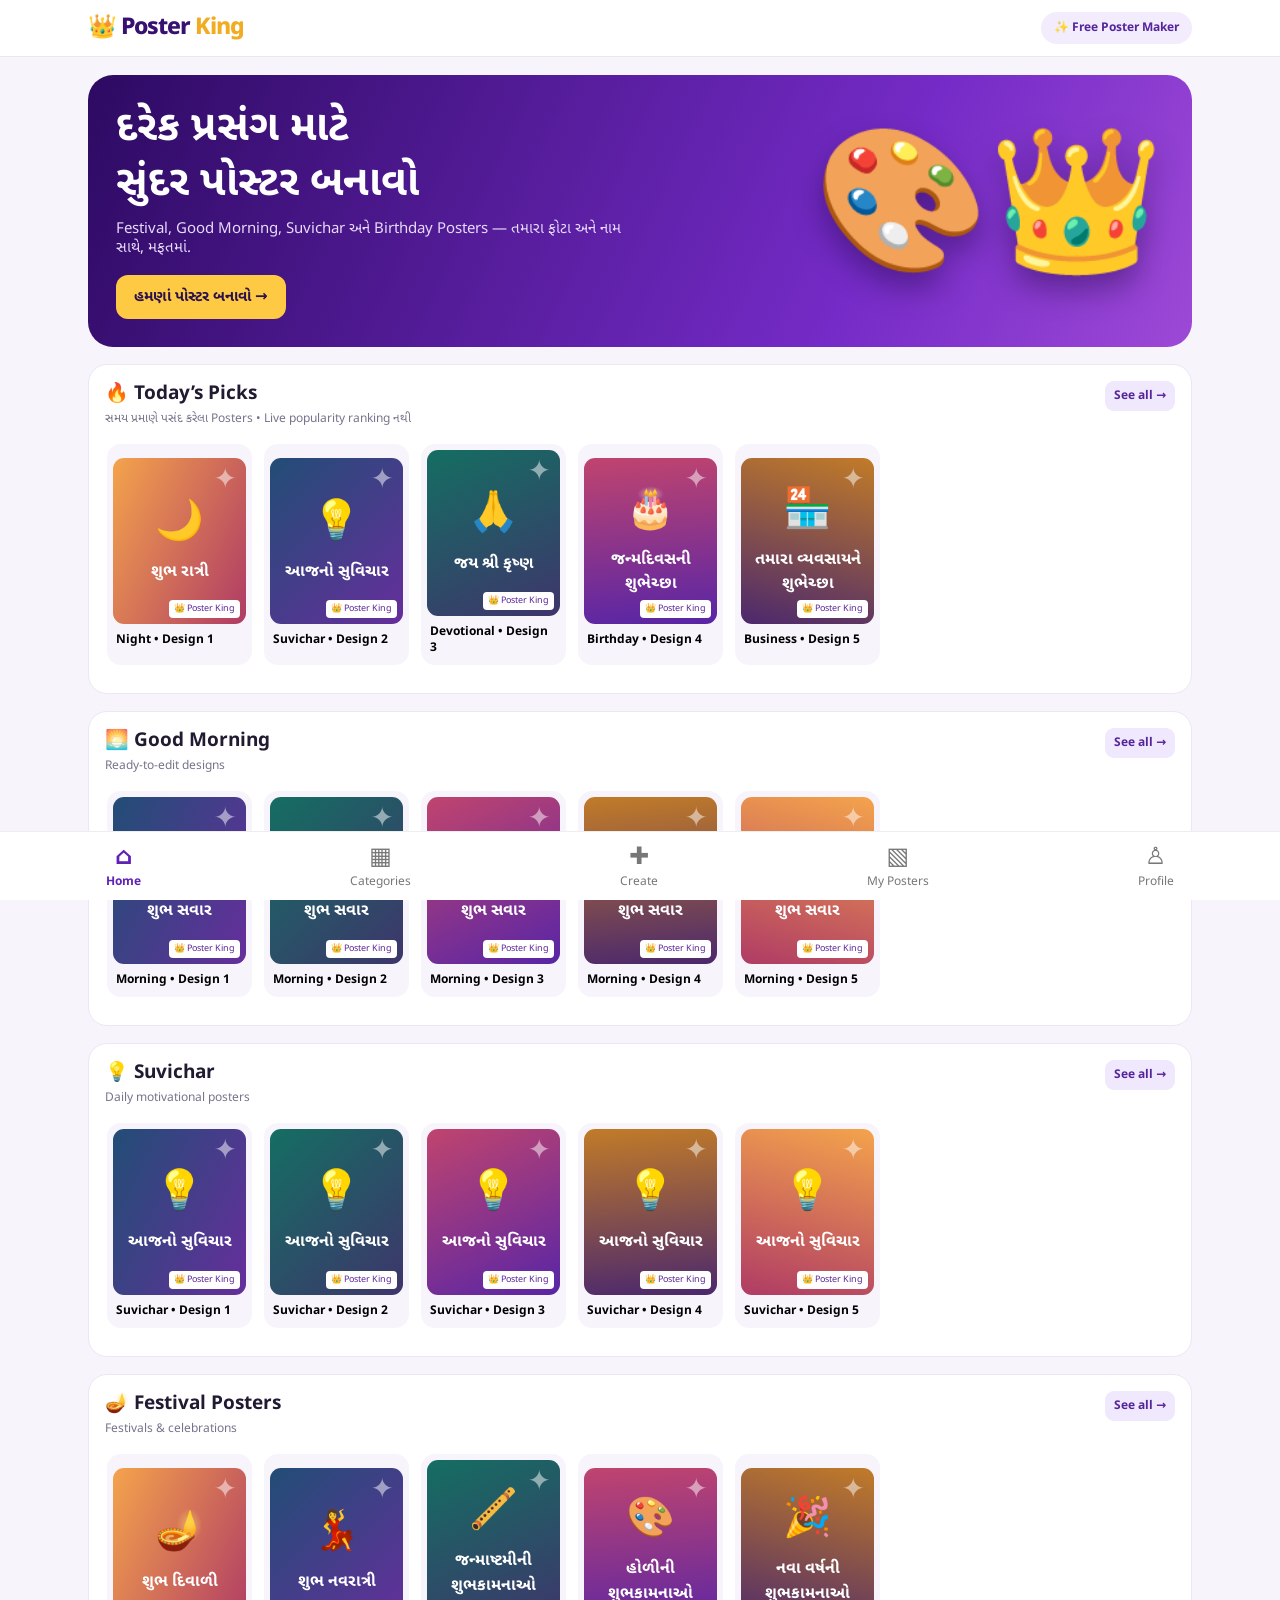
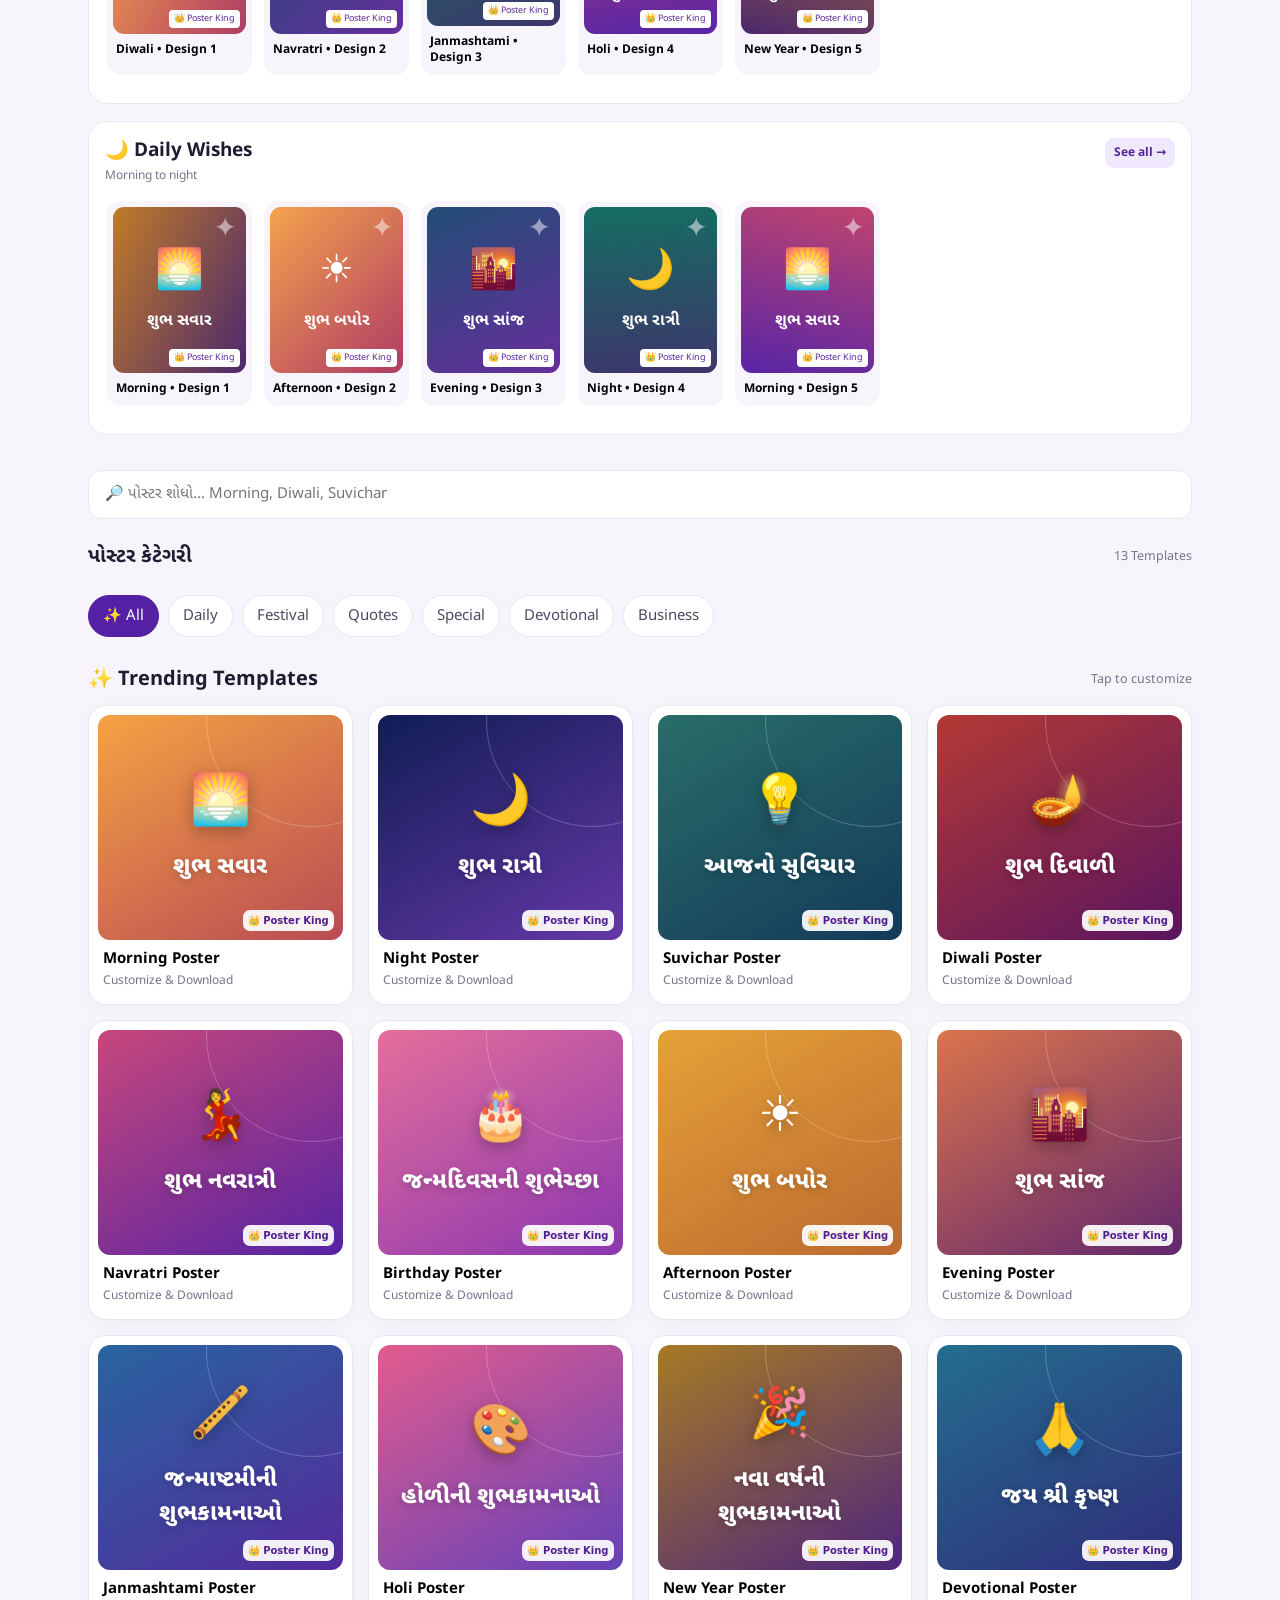
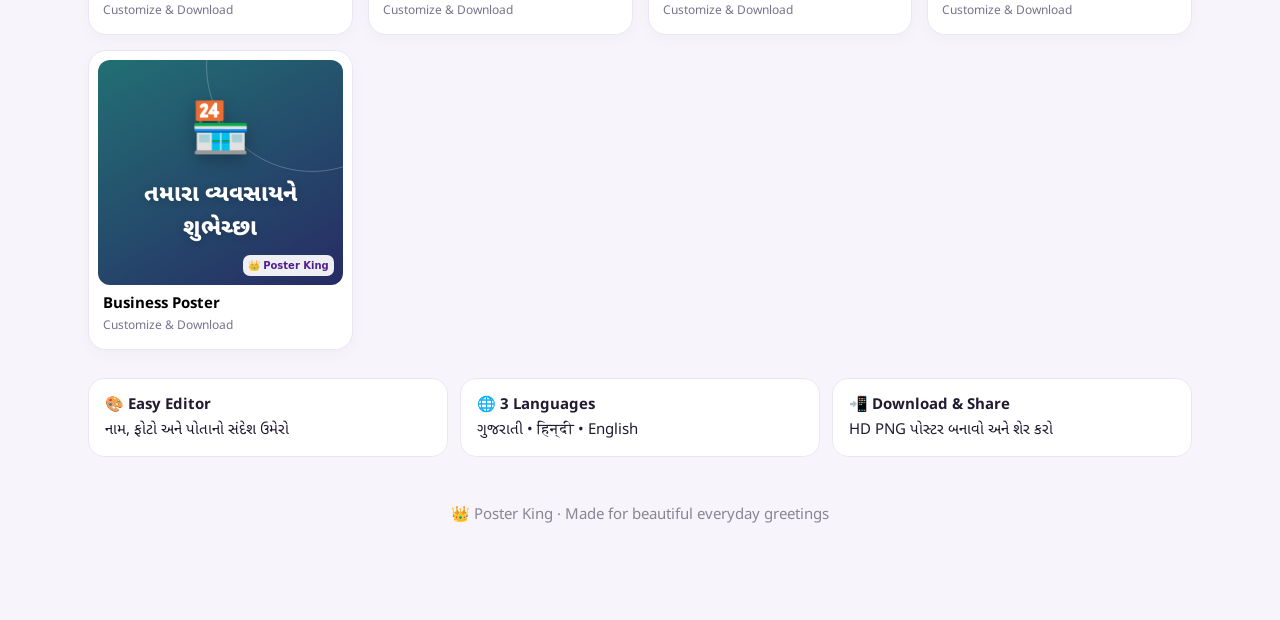
==== index.html @ 67195c51 "Add time-aware featured poster shelves and horizontal template previews" ====
<!doctype html><html lang="gu"><head><meta charset="utf-8"><meta name="viewport" content="width=device-width,initial-scale=1"><meta name="theme-color" content="#25104f"><meta name="description" content="Create beautiful Gujarati Hindi and English festival, daily wishes and suvichar posters free with Poster King."><link rel="manifest" href="manifest.webmanifest"><title>Poster King — Create Beautiful Posters</title><style>
@import url('https://fonts.googleapis.com/css2?family=Noto+Sans+Gujarati:wght@400;500;600;700;800&family=Noto+Sans+Devanagari:wght@400;600;700&display=swap');
:root{--purple:#6022b5;--ink:#211b32;--muted:#77738b;--bg:#f7f5fb;--line:#ebe7f2}*{box-sizing:border-box}body{margin:0;background:var(--bg);color:var(--ink);font:15px 'Noto Sans Gujarati',system-ui,sans-serif}button,input,select,textarea{font:inherit}button{cursor:pointer}button:focus-visible,input:focus-visible{outline:3px solid #c3a7ff}header{background:#fff;border-bottom:1px solid var(--line);position:sticky;top:0;z-index:5}.top{max-width:1140px;margin:auto;display:flex;align-items:center;justify-content:space-between;padding:12px 18px}.brand{font-size:23px;font-weight:800;letter-spacing:-1px;color:#371072}.brand span{color:#f2ac22}.chip{background:#f2ecfc;border-radius:99px;color:#55259b;font-weight:700;padding:8px 13px;font-size:12px}.container{max-width:1140px;margin:auto;padding:18px}.hero{background:linear-gradient(115deg,#2d0a62,#752bc7 70%,#9d49d6);color:#fff;border-radius:25px;padding:28px;display:flex;justify-content:space-between;gap:18px;align-items:center;overflow:hidden}.hero h1{font-size:clamp(25px,4vw,42px);line-height:1.3;margin:0 0 8px}.hero p{color:#e7dafa;max-width:530px;margin:0 0 17px}.hero .art{font-size:clamp(75px,12vw,140px);filter:drop-shadow(0 15px 15px #17033666)}.primary{background:#5d20b2;color:white;border:0;border-radius:12px;padding:12px 18px;font-weight:700}.hero .primary{background:#ffca43;color:#2b124d}.section-head{display:flex;justify-content:space-between;align-items:center;gap:10px;margin:25px 0 12px}.section-head h2{font-size:20px;margin:0}.section-head small{color:var(--muted)}.search{width:100%;border:1px solid var(--line);background:white;border-radius:14px;padding:14px 16px;font-size:15px;margin-top:18px}.filters{display:flex;gap:9px;overflow:auto;padding:13px 0 4px;scrollbar-width:none}.filters button{white-space:nowrap;background:white;border:1px solid var(--line);padding:10px 14px;border-radius:99px;color:#504a61}.filters button.active{background:#5420a4;color:#fff;border-color:#5420a4}.gallery{display:grid;grid-template-columns:repeat(4,minmax(0,1fr));gap:15px}.poster-card{border:1px solid var(--line);background:#fff;border-radius:18px;padding:9px;text-align:left;overflow:hidden;box-shadow:0 4px 16px #27104108}.poster-card .thumb{height:225px;border-radius:12px;position:relative;display:flex;align-items:center;justify-content:center;flex-direction:column;text-align:center;color:white;gap:14px;padding:20px;overflow:hidden}.thumb:before{content:'';position:absolute;width:210px;height:210px;border:1px solid #ffffff3b;border-radius:50%;top:-100px;right:-75px}.thumb .emoji{font-size:49px;filter:drop-shadow(0 5px 8px #0004)}.thumb .words{font-weight:800;font-size:23px;line-height:1.5;text-shadow:0 2px 9px #0003}.thumb .watermark{position:absolute;bottom:9px;right:9px;font:700 10px system-ui;background:#ffffffeb;color:#52208e;border-radius:7px;padding:5px}.card-label{font-weight:700;padding:10px 5px 4px}.card-sub{font-size:12px;color:var(--muted);padding:0 5px 6px}.editor{display:none;position:fixed;inset:0;background:#130b26a8;z-index:20;overflow:auto;padding:18px}.editor.open{display:block}.editor-shell{max-width:980px;background:#fff;margin:0 auto;border-radius:22px;padding:20px}.editor-head{display:flex;align-items:center;justify-content:space-between;margin-bottom:18px}.editor-head h2{margin:0;font-size:21px}.close{border:0;background:#f2edf9;border-radius:10px;font-size:22px;width:42px;height:42px}.editor-grid{display:grid;grid-template-columns:1fr 1fr;gap:22px}.preview{background:#f7f4fc;border-radius:15px;padding:16px}canvas{display:block;width:100%;max-width:360px;margin:auto;border-radius:12px;box-shadow:0 8px 28px #0002}.fields label{display:block;font-weight:700;font-size:13px;margin:12px 0 5px}.fields input,.fields textarea,.fields select{display:block;width:100%;border:1px solid #ded8e9;border-radius:11px;padding:11px;background:white}.fields input[type=color]{height:47px;padding:5px}.actions{display:flex;gap:8px;margin-top:15px;flex-wrap:wrap}.outline{border:1px solid #d8c6f5;background:#fff;color:#55259b;border-radius:12px;padding:12px 16px;font-weight:700}.note{font-size:12px;color:var(--muted);line-height:1.7}footer{text-align:center;color:#8a8497;padding:30px 12px}.empty{text-align:center;color:var(--muted);padding:30px}.info{display:grid;grid-template-columns:repeat(3,1fr);gap:12px;margin-top:28px}.info div{background:#fff;border:1px solid var(--line);padding:16px;border-radius:16px}.info b{display:block;margin-bottom:6px}@media(max-width:760px){.gallery{grid-template-columns:repeat(2,minmax(0,1fr));gap:10px}.container{padding:12px}.hero{padding:22px 18px;border-radius:18px}.hero .art{display:none}.thumb{height:190px!important}.thumb .words{font-size:18px}.editor{padding:0}.editor-shell{border-radius:0;min-height:100vh;padding:15px}.editor-grid{grid-template-columns:1fr}.info{grid-template-columns:1fr}.brand{font-size:21px}}@media(max-width:370px){.thumb{height:165px!important}.thumb .words{font-size:16px}.hero h1{font-size:24px}}
.bottom-nav{position:fixed;bottom:0;left:0;right:0;background:white;display:flex;justify-content:space-around;padding:9px 2px;border-top:1px solid #eee;z-index:10}.bottom-nav button{background:none;border:0;color:#777;font-size:12px}.bottom-nav button.active{color:#6022b5;font-weight:bold}.bottom-nav span{display:block;font-size:24px}.app-screen{display:none;max-width:1140px;margin:auto;padding:16px;min-height:75vh}.app-screen.active{display:block}.app-screen h2{margin:16px 0}.app-screen .gallery{margin-top:18px}body{padding-bottom:65px}.editor{z-index:20}.spotlight{background:#fff;border:1px solid #ece6f5;border-radius:19px;padding:16px;margin:17px 0}.spotlight h2{font-size:19px;margin:0 0 4px}.spotlight p{margin:0 0 12px;color:#77738b;font-size:12px}.shelf{display:flex;gap:12px;overflow-x:auto;scroll-snap-type:x mandatory;padding:5px 2px 12px}.shelf-card{flex:0 0 145px;border:0;border-radius:14px;background:#f7f4fc;padding:6px;text-align:left;scroll-snap-align:start}.shelf-art{aspect-ratio:4/5;border-radius:11px;display:flex;align-items:center;justify-content:center;flex-direction:column;gap:12px;padding:10px;color:#fff;text-align:center;position:relative;overflow:hidden}.shelf-art:after{content:'✦';position:absolute;right:9px;top:4px;opacity:.5;font-size:28px}.shelf-art strong{font-size:16px;line-height:1.55}.shelf-art .symbol{font-size:39px}.shelf-card>span{display:block;font-size:12px;font-weight:700;padding:8px 3px 3px}.shelf-title{display:flex;align-items:center;justify-content:space-between}.shelf-title button{border:0;background:#f0e8fc;color:#55259b;border-radius:9px;padding:7px 9px;font-size:12px;font-weight:700}.shelf-art small{font-size:9px;background:#fff;color:#5b2597;padding:3px 5px;border-radius:4px;position:absolute;right:6px;bottom:6px}@media(max-width:600px){.shelf-card{flex-basis:132px}.spotlight{padding:12px;margin:13px 0}}</style></head><body><header><div class="top"><div class="brand">👑 Poster <span>King</span></div><div class="chip">✨ Free Poster Maker</div></div></header><main class="container" id="homeScreen"><section class="hero"><div><h1>દરેક પ્રસંગ માટે<br>સુંદર પોસ્ટર બનાવો</h1><p>Festival, Good Morning, Suvichar અને Birthday Posters — તમારા ફોટા અને નામ સાથે, મફતમાં.</p><button class="primary" id="start">હમણાં પોસ્ટર બનાવો →</button></div><div class="art">🎨👑</div></section><div id="featuredShelves"></div><input class="search" id="search" placeholder="🔎 પોસ્ટર શોધો... Morning, Diwali, Suvichar" aria-label="Search posters"><div class="section-head"><h2>પોસ્ટર કેટેગરી</h2><small id="count"></small></div><div class="filters" id="filters"></div><div class="section-head"><h2>✨ Trending Templates</h2><small>Tap to customize</small></div><div class="gallery" id="gallery"></div><div class="info"><div><b>🎨 Easy Editor</b><span>નામ, ફોટો અને પોતાનો સંદેશ ઉમેરો</span></div><div><b>🌐 3 Languages</b><span>ગુજરાતી • हिन्दी • English</span></div><div><b>📲 Download & Share</b><span>HD PNG પોસ્ટર બનાવો અને શેર કરો</span></div></div></main><section class="app-screen" id="categoriesScreen"><h2>📚 Categories</h2><p>તમારા મનપસંદ પોસ્ટર પસંદ કરો</p><div class="filters" id="catFilters"></div><div class="gallery" id="catGallery"></div></section><section class="app-screen" id="savedScreen"><h2>🖼 My Posters</h2><p>આ ફોનમાં સાચવેલા પોસ્ટર</p><div class="gallery" id="savedGallery"></div></section><section class="app-screen" id="profileScreen"><h2>👤 Profile & Settings</h2><div class="info"><div><b>🌐 Languages</b>ગુજરાતી • हिन्दी • English</div><div><b>🔒 Privacy</b>તમારા ફોટા Browser માં જ Edit થાય છે.</div><div><b>👑 Poster King</b>Free Festival & Daily Poster Maker</div></div></section><nav class="bottom-nav"><button data-page="home" class="active"><span>⌂</span>Home</button><button data-page="categories"><span>▦</span>Categories</button><button data-page="create"><span>✚</span>Create</button><button data-page="saved"><span>▧</span>My Posters</button><button data-page="profile"><span>♙</span>Profile</button></nav><footer>👑 Poster King · Made for beautiful everyday greetings</footer><div class="editor" id="editor" role="dialog" aria-modal="true" aria-label="Poster editor"><div class="editor-shell"><div class="editor-head"><h2>🎨 Customize Your Poster</h2><button class="close" id="close" aria-label="Close">×</button></div><div class="editor-grid"><div class="preview"><canvas id="canvas" width="1080" height="1350"></canvas></div><div class="fields"><label>Language / ભાષા</label><select id="lang"><option value="gu">ગુજરાતી</option><option value="hi">हिन्दी</option><option value="en">English</option></select><label>તમારું નામ / Your Name</label><input id="name" placeholder="તમારું નામ"><label>Custom Message / સંદેશ</label><textarea id="message" rows="3" placeholder="તમારો સુવિચાર અથવા શુભેચ્છા લખો"></textarea><label>તમારો ફોટો / Upload Photo</label><input type="file" accept="image/*" id="photo"><label>Background Color</label><input type="color" id="bg" value="#5521aa"><div class="actions"><button class="primary" id="download">⬇ Download HD</button><button class="outline" id="share">↗ Share</button></div><p class="note">Free posters include a small Poster King watermark. Your uploaded photo stays in your browser; it is not uploaded to a server.</p></div></div></div></div><script>
const data=[
['Morning','🌅','શુભ સવાર','सुप्रभात','Good Morning','#f5a243','#b94b54','Daily'],
['Night','🌙','શુભ રાત્રી','शुभ रात्रि','Good Night','#101d55','#6538a7','Daily'],
['Suvichar','💡','આજનો સુવિચાર','आज का सुविचार','Thought of the Day','#286e69','#143a59','Quotes'],
['Diwali','🪔','શુભ દિવાળી','शुभ दीपावली','Happy Diwali','#b33a34','#5a155f','Festival'],
['Navratri','💃','શુભ નવરાત્રી','शुभ नवरात्रि','Happy Navratri','#c7477b','#5623a4','Festival'],
['Birthday','🎂','જન્મદિવસની શુભેચ્છા','जन्मदिन की शुभकामनाएं','Happy Birthday','#e56f9b','#8b36b0','Special'],
['Afternoon','☀️','શુભ બપોર','शुभ दोपहर','Good Afternoon','#e5a237','#bd6930','Daily'],
['Evening','🌇','શુભ સાંજ','शुभ संध्या','Good Evening','#da744c','#62276d','Daily'],
['Janmashtami','🪈','જન્માષ્ટમીની શુભકામનાઓ','जन्माष्टमी की शुभकामनाएं','Happy Janmashtami','#2864a0','#542a9c','Festival'],
['Holi','🎨','હોળીની શુભકામનાઓ','होली की शुभकामनाएं','Happy Holi','#e25c8e','#6541b8','Festival'],
['New Year','🎉','નવા વર્ષની શુભકામનાઓ','नव वर्ष की शुभकामनाएं','Happy New Year','#a67a24','#4e267c','Special'],
['Devotional','🙏','જય શ્રી કૃષ્ણ','जय श्री कृष्ण','Jai Shri Krishna','#236e8e','#302c7b','Devotional'],
['Business','🏪','તમારા વ્યવસાયને શુભેચ્છા','आपके व्यवसाय को शुभकामनाएं','Best Wishes for Business','#226f74','#272b64','Business']];
const quotes={gu:'દરેક નવી સવાર નવી આશા અને નવી તક લઈને આવે છે.',hi:'हर नई सुबह नई उम्मीद और नया अवसर लेकर आती है।',en:'Every new day brings new hope and new opportunities.'};let filter='All',selected=0,img=null;const $=id=>document.getElementById(id),canvas=$('canvas'),ctx=canvas.getContext('2d');const cats=['All','Daily','Festival','Quotes','Special','Devotional','Business'];function render(){const q=$('search').value.toLowerCase().trim();$('filters').innerHTML='';cats.forEach(c=>{const b=document.createElement('button');b.textContent=c==='All'?'✨ All':c;b.className=filter===c?'active':'';b.onclick=()=>{filter=c;render()};$('filters').appendChild(b)});$('gallery').innerHTML='';let shown=0;data.forEach((d,i)=>{if(filter!=='All'&&d[7]!==filter)return;if(q&&!d.slice(0,5).join(' ').toLowerCase().includes(q))return;shown++;const b=document.createElement('button');b.className='poster-card';const t=document.createElement('div');t.className='thumb';t.style.background='linear-gradient(150deg,'+d[5]+','+d[6]+')';const em=document.createElement('div');em.className='emoji';em.textContent=d[1];const w=document.createElement('div');w.className='words';w.textContent=d[2];const wm=document.createElement('div');wm.className='watermark';wm.textContent='👑 Poster King';t.append(em,w,wm);const l=document.createElement('div');l.className='card-label';l.textContent=d[0]+' Poster';const s=document.createElement('div');s.className='card-sub';s.textContent='Customize & Download';b.append(t,l,s);b.onclick=()=>openEditor(i);$('gallery').appendChild(b)});$('count').textContent=shown+' Templates';if(!shown)$('gallery').innerHTML='<div class="empty">કોઈ પોસ્ટર મળ્યું નથી.</div>'}
function openEditor(i){location.href='./editor.html?template='+encodeURIComponent(data[i][0])}function closeEditor(){$('editor').classList.remove('open');document.body.style.overflow=''}$('close').onclick=closeEditor;$('editor').addEventListener('click',e=>{if(e.target===$('editor'))closeEditor()});document.addEventListener('keydown',e=>{if(e.key==='Escape')closeEditor()});$('start').onclick=()=>{document.querySelector('.section-head').scrollIntoView({behavior:'smooth'})};$('search').addEventListener('input',render);
function multiline(text,x,y,maxWidth,lineHeight,maxLines=7){const words=text.split(/\s+/),lines=[];let line='';for(const word of words){const next=line?line+' '+word:word;if(ctx.measureText(next).width>maxWidth&&line){lines.push(line);line=word}else line=next}if(line)lines.push(line);lines.slice(0,maxLines).forEach((l,i)=>ctx.fillText(l,x,y+i*lineHeight))}
function draw(){const d=data[selected],lang=$('lang').value,k=lang==='gu'?2:lang==='hi'?3:4;const g=ctx.createLinearGradient(0,0,1080,1350);g.addColorStop(0,$('bg').value);g.addColorStop(1,d[6]);ctx.fillStyle=g;ctx.fillRect(0,0,1080,1350);ctx.strokeStyle='#ffffff45';ctx.lineWidth=4;ctx.beginPath();ctx.arc(1000,40,340,0,Math.PI*2);ctx.stroke();ctx.beginPath();ctx.arc(70,1260,260,0,Math.PI*2);ctx.stroke();ctx.textAlign='center';ctx.fillStyle='#fff';ctx.font='155px sans-serif';ctx.fillText(d[1],540,275);ctx.font='bold 72px "Noto Sans Gujarati","Noto Sans Devanagari",sans-serif';multiline(d[k],540,440,950,100);ctx.fillStyle='#fff2c5';ctx.font='43px "Noto Sans Gujarati","Noto Sans Devanagari",sans-serif';multiline($('message').value.trim()||quotes[lang],540,650,910,70);if(img){ctx.save();ctx.beginPath();ctx.arc(540,1010,125,0,Math.PI*2);ctx.clip();ctx.drawImage(img,415,885,250,250);ctx.restore();ctx.strokeStyle='#fff';ctx.lineWidth=9;ctx.beginPath();ctx.arc(540,1010,125,0,Math.PI*2);ctx.stroke()}const name=$('name').value.trim();if(name){ctx.fillStyle='#fff';ctx.font='bold 46px "Noto Sans Gujarati","Noto Sans Devanagari",sans-serif';multiline(name,540,img?1200:1070,900,58,2)}ctx.fillStyle='#fff';ctx.beginPath();ctx.roundRect(777,1273,280,55,13);ctx.fill();ctx.fillStyle='#542093';ctx.font='bold 28px sans-serif';ctx.fillText('👑 Poster King',918,1310)}
['lang','name','message','bg'].forEach(id=>$(id).addEventListener('input',draw));$('photo').addEventListener('change',e=>{const f=e.target.files[0];if(!f)return;const r=new FileReader;r.onload=()=>{const im=new Image;im.onload=()=>{img=im;draw()};im.src=r.result};r.readAsDataURL(f)});$('download').onclick=()=>{const a=document.createElement('a');a.download='poster-king-'+data[selected][0].toLowerCase()+'.png';a.href=canvas.toDataURL('image/png');a.click()};$('share').onclick=()=>canvas.toBlob(async blob=>{if(!blob)return;const f=new File([blob],'poster-king.png',{type:'image/png'});try{if(navigator.canShare?.({files:[f]}))await navigator.share({files:[f],title:'Poster King'});else $('download').click()}catch(e){if(e.name!=='AbortError')$('download').click()}},'image/png');function showPage(p){if(p==='create'){location.href='./editor.html';return}$('homeScreen').style.display=p==='home'?'block':'none';['categories','saved','profile'].forEach(k=>$(k+'Screen').classList.toggle('active',p===k));document.querySelectorAll('[data-page]').forEach(b=>b.classList.toggle('active',b.dataset.page===p));if(p==='categories')drawCategories();if(p==='saved')drawSaved();window.scrollTo(0,0)}let cat='All';function drawCategories(){const filters=$('catFilters'),gallery=$('catGallery');filters.innerHTML='';gallery.innerHTML='';cats.forEach(c=>{let b=document.createElement('button');b.textContent=c;b.className=c===cat?'active':'';b.onclick=()=>{cat=c;drawCategories()};filters.appendChild(b)});data.forEach((d,i)=>{if(cat!=='All'&&d[7]!==cat)return;const b=document.createElement('button');b.className='poster-card';const t=document.createElement('div');t.className='thumb';t.style.background='linear-gradient(140deg,'+d[5]+','+d[6]+')';t.innerHTML='<div class="emoji">'+d[1]+'</div>';const w=document.createElement('div');w.className='words';w.textContent=d[2];t.appendChild(w);b.append(t);b.onclick=()=>openEditor(i);gallery.appendChild(b)})}function drawSaved(){const g=$('savedGallery');g.innerHTML='';let arr=[];try{arr=JSON.parse(localStorage.getItem('posterKingSaved')||'[]')}catch(e){}if(!arr.length){g.textContent='હજુ કોઈ પોસ્ટર સાચવ્યું નથી. Create માંથી પોસ્ટર બનાવો.';return}arr.forEach(src=>{const a=document.createElement('a');a.href=src;a.download='poster-king.png';const im=document.createElement('img');im.src=src;im.style.width='100%';im.style.borderRadius='12px';a.append(im);g.append(a)})}document.querySelectorAll('[data-page]').forEach(b=>b.onclick=()=>showPage(b.dataset.page));const previousDownload=$('download').onclick;$('download').onclick=()=>{previousDownload();try{const arr=JSON.parse(localStorage.getItem('posterKingSaved')||'[]');arr.unshift(canvas.toDataURL('image/png'));localStorage.setItem('posterKingSaved',JSON.stringify(arr.slice(0,3)))}catch(e){}};showPage('home');function buildShelves(){const host=$('featuredShelves');host.innerHTML='';const hour=new Date().getHours();const time=hour<11?'Morning':hour<16?'Afternoon':hour<20?'Evening':'Night';const sections=[{title:'🔥 Today’s Picks',sub:'સમય પ્રમાણે પસંદ કરેલા Posters • Live popularity ranking નથી',ids:[time,'Suvichar','Devotional','Birthday','Business']},{title:'🌅 Good Morning',sub:'Ready-to-edit designs',ids:['Morning']},{title:'💡 Suvichar',sub:'Daily motivational posters',ids:['Suvichar']},{title:'🪔 Festival Posters',sub:'Festivals & celebrations',ids:['Diwali','Navratri','Janmashtami','Holi','New Year']},{title:'🌙 Daily Wishes',sub:'Morning to night',ids:['Morning','Afternoon','Evening','Night']}];const palettes=[['#f4a34c','#af3b65'],['#224d76','#662e9c'],['#146e62','#3e356b'],['#c0446e','#5825a6'],['#c17b28','#4b286d']];sections.forEach(section=>{const box=document.createElement('section');box.className='spotlight';const heading=document.createElement('div');heading.className='shelf-title';const h=document.createElement('h2');h.textContent=section.title;const all=document.createElement('button');all.textContent='See all →';all.onclick=()=>showPage('categories');heading.append(h,all);const p=document.createElement('p');p.textContent=section.sub;const shelf=document.createElement('div');shelf.className='shelf';for(let j=0;j<5;j++){const id=section.ids[j%section.ids.length],i=data.findIndex(d=>d[0]===id);if(i<0)continue;const d=data[i],palette=palettes[(j+section.ids.length)%palettes.length],b=document.createElement('button');b.className='shelf-card';const art=document.createElement('div');art.className='shelf-art';art.style.background='linear-gradient('+(115+j*20)+'deg,'+palette[0]+','+palette[1]+')';const emoji=document.createElement('div');emoji.className='symbol';emoji.textContent=d[1];const label=document.createElement('strong');label.textContent=d[2];const mark=document.createElement('small');mark.textContent='👑 Poster King';art.append(emoji,label,mark);const title=document.createElement('span');title.textContent=d[0]+' • Design '+(j+1);b.append(art,title);b.onclick=()=>location.href='./editor.html?template='+encodeURIComponent(id)+'&design='+j;shelf.append(b)}box.append(heading,p,shelf);host.append(box)})}buildShelves();render();if('serviceWorker'in navigator)navigator.serviceWorker.register('./sw.js').catch(()=>{});
</script></body></html>
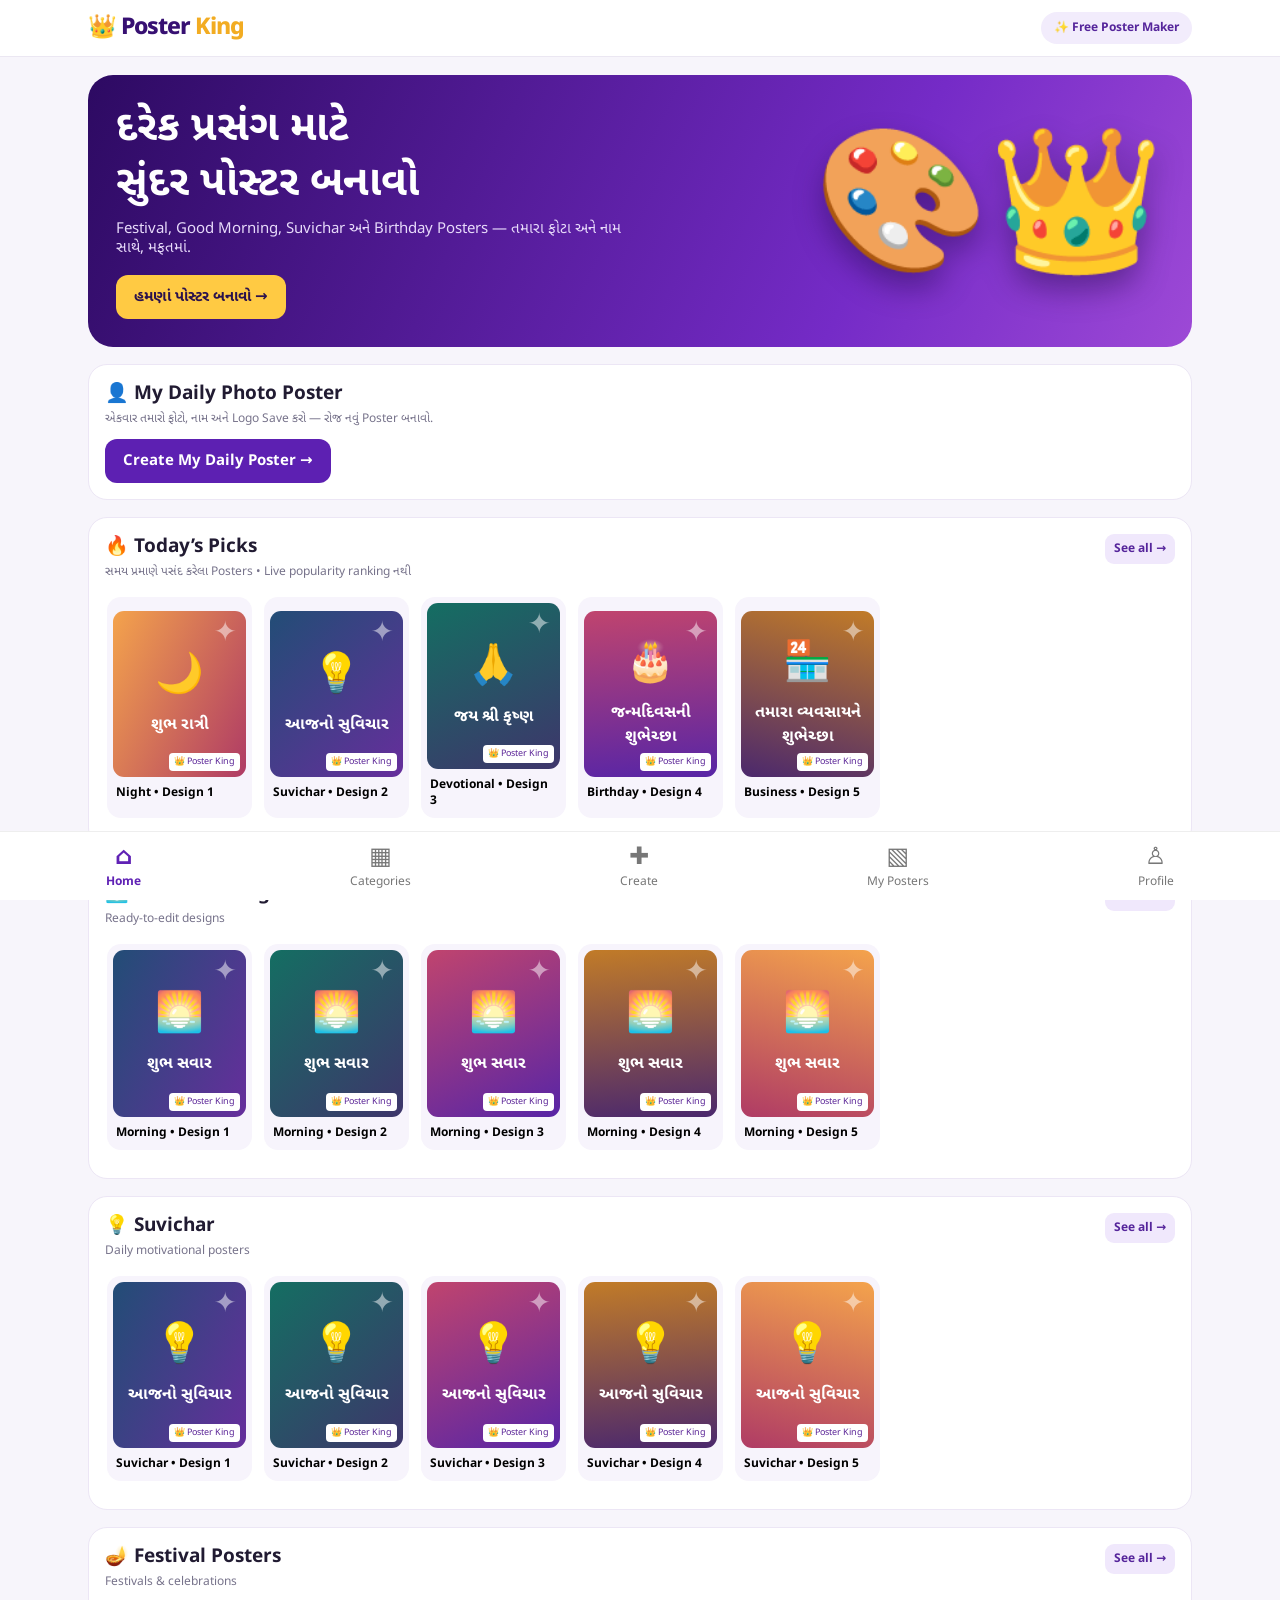
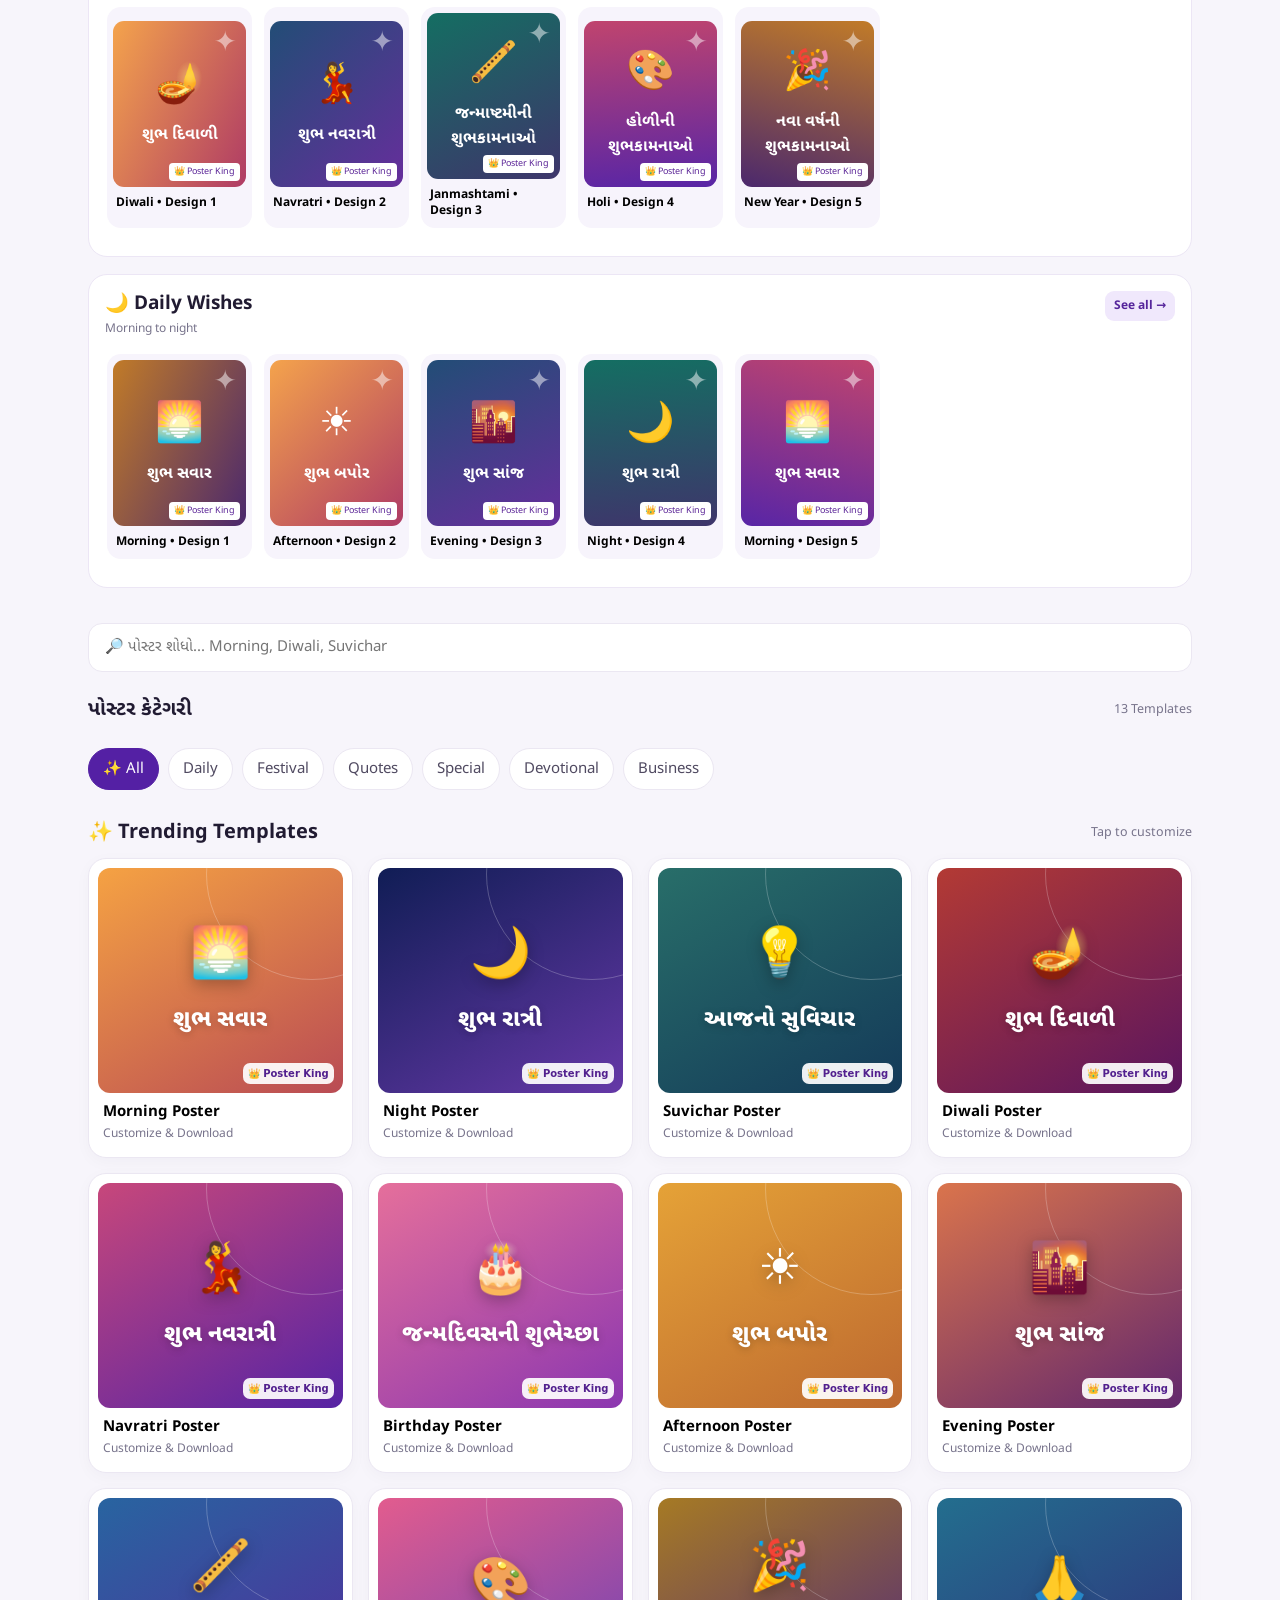
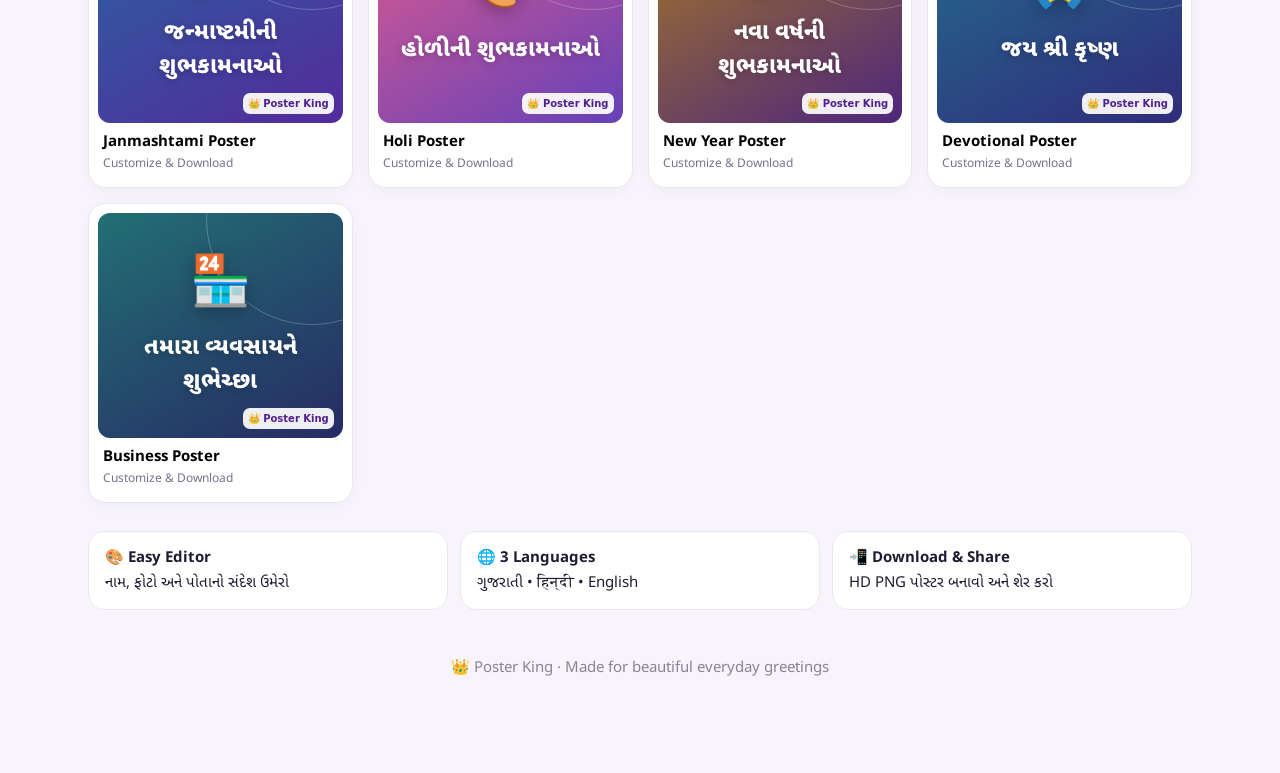
==== commit 5fc5cc52: "Add daily photo poster entry to homepage" ====
--- a/index.html
+++ b/index.html
@@ -1,7 +1,7 @@
 <!doctype html><html lang="gu"><head><meta charset="utf-8"><meta name="viewport" content="width=device-width,initial-scale=1"><meta name="theme-color" content="#25104f"><meta name="description" content="Create beautiful Gujarati Hindi and English festival, daily wishes and suvichar posters free with Poster King."><link rel="manifest" href="manifest.webmanifest"><title>Poster King — Create Beautiful Posters</title><style>
 @import url('https://fonts.googleapis.com/css2?family=Noto+Sans+Gujarati:wght@400;500;600;700;800&family=Noto+Sans+Devanagari:wght@400;600;700&display=swap');
 :root{--purple:#6022b5;--ink:#211b32;--muted:#77738b;--bg:#f7f5fb;--line:#ebe7f2}*{box-sizing:border-box}body{margin:0;background:var(--bg);color:var(--ink);font:15px 'Noto Sans Gujarati',system-ui,sans-serif}button,input,select,textarea{font:inherit}button{cursor:pointer}button:focus-visible,input:focus-visible{outline:3px solid #c3a7ff}header{background:#fff;border-bottom:1px solid var(--line);position:sticky;top:0;z-index:5}.top{max-width:1140px;margin:auto;display:flex;align-items:center;justify-content:space-between;padding:12px 18px}.brand{font-size:23px;font-weight:800;letter-spacing:-1px;color:#371072}.brand span{color:#f2ac22}.chip{background:#f2ecfc;border-radius:99px;color:#55259b;font-weight:700;padding:8px 13px;font-size:12px}.container{max-width:1140px;margin:auto;padding:18px}.hero{background:linear-gradient(115deg,#2d0a62,#752bc7 70%,#9d49d6);color:#fff;border-radius:25px;padding:28px;display:flex;justify-content:space-between;gap:18px;align-items:center;overflow:hidden}.hero h1{font-size:clamp(25px,4vw,42px);line-height:1.3;margin:0 0 8px}.hero p{color:#e7dafa;max-width:530px;margin:0 0 17px}.hero .art{font-size:clamp(75px,12vw,140px);filter:drop-shadow(0 15px 15px #17033666)}.primary{background:#5d20b2;color:white;border:0;border-radius:12px;padding:12px 18px;font-weight:700}.hero .primary{background:#ffca43;color:#2b124d}.section-head{display:flex;justify-content:space-between;align-items:center;gap:10px;margin:25px 0 12px}.section-head h2{font-size:20px;margin:0}.section-head small{color:var(--muted)}.search{width:100%;border:1px solid var(--line);background:white;border-radius:14px;padding:14px 16px;font-size:15px;margin-top:18px}.filters{display:flex;gap:9px;overflow:auto;padding:13px 0 4px;scrollbar-width:none}.filters button{white-space:nowrap;background:white;border:1px solid var(--line);padding:10px 14px;border-radius:99px;color:#504a61}.filters button.active{background:#5420a4;color:#fff;border-color:#5420a4}.gallery{display:grid;grid-template-columns:repeat(4,minmax(0,1fr));gap:15px}.poster-card{border:1px solid var(--line);background:#fff;border-radius:18px;padding:9px;text-align:left;overflow:hidden;box-shadow:0 4px 16px #27104108}.poster-card .thumb{height:225px;border-radius:12px;position:relative;display:flex;align-items:center;justify-content:center;flex-direction:column;text-align:center;color:white;gap:14px;padding:20px;overflow:hidden}.thumb:before{content:'';position:absolute;width:210px;height:210px;border:1px solid #ffffff3b;border-radius:50%;top:-100px;right:-75px}.thumb .emoji{font-size:49px;filter:drop-shadow(0 5px 8px #0004)}.thumb .words{font-weight:800;font-size:23px;line-height:1.5;text-shadow:0 2px 9px #0003}.thumb .watermark{position:absolute;bottom:9px;right:9px;font:700 10px system-ui;background:#ffffffeb;color:#52208e;border-radius:7px;padding:5px}.card-label{font-weight:700;padding:10px 5px 4px}.card-sub{font-size:12px;color:var(--muted);padding:0 5px 6px}.editor{display:none;position:fixed;inset:0;background:#130b26a8;z-index:20;overflow:auto;padding:18px}.editor.open{display:block}.editor-shell{max-width:980px;background:#fff;margin:0 auto;border-radius:22px;padding:20px}.editor-head{display:flex;align-items:center;justify-content:space-between;margin-bottom:18px}.editor-head h2{margin:0;font-size:21px}.close{border:0;background:#f2edf9;border-radius:10px;font-size:22px;width:42px;height:42px}.editor-grid{display:grid;grid-template-columns:1fr 1fr;gap:22px}.preview{background:#f7f4fc;border-radius:15px;padding:16px}canvas{display:block;width:100%;max-width:360px;margin:auto;border-radius:12px;box-shadow:0 8px 28px #0002}.fields label{display:block;font-weight:700;font-size:13px;margin:12px 0 5px}.fields input,.fields textarea,.fields select{display:block;width:100%;border:1px solid #ded8e9;border-radius:11px;padding:11px;background:white}.fields input[type=color]{height:47px;padding:5px}.actions{display:flex;gap:8px;margin-top:15px;flex-wrap:wrap}.outline{border:1px solid #d8c6f5;background:#fff;color:#55259b;border-radius:12px;padding:12px 16px;font-weight:700}.note{font-size:12px;color:var(--muted);line-height:1.7}footer{text-align:center;color:#8a8497;padding:30px 12px}.empty{text-align:center;color:var(--muted);padding:30px}.info{display:grid;grid-template-columns:repeat(3,1fr);gap:12px;margin-top:28px}.info div{background:#fff;border:1px solid var(--line);padding:16px;border-radius:16px}.info b{display:block;margin-bottom:6px}@media(max-width:760px){.gallery{grid-template-columns:repeat(2,minmax(0,1fr));gap:10px}.container{padding:12px}.hero{padding:22px 18px;border-radius:18px}.hero .art{display:none}.thumb{height:190px!important}.thumb .words{font-size:18px}.editor{padding:0}.editor-shell{border-radius:0;min-height:100vh;padding:15px}.editor-grid{grid-template-columns:1fr}.info{grid-template-columns:1fr}.brand{font-size:21px}}@media(max-width:370px){.thumb{height:165px!important}.thumb .words{font-size:16px}.hero h1{font-size:24px}}
-.bottom-nav{position:fixed;bottom:0;left:0;right:0;background:white;display:flex;justify-content:space-around;padding:9px 2px;border-top:1px solid #eee;z-index:10}.bottom-nav button{background:none;border:0;color:#777;font-size:12px}.bottom-nav button.active{color:#6022b5;font-weight:bold}.bottom-nav span{display:block;font-size:24px}.app-screen{display:none;max-width:1140px;margin:auto;padding:16px;min-height:75vh}.app-screen.active{display:block}.app-screen h2{margin:16px 0}.app-screen .gallery{margin-top:18px}body{padding-bottom:65px}.editor{z-index:20}.spotlight{background:#fff;border:1px solid #ece6f5;border-radius:19px;padding:16px;margin:17px 0}.spotlight h2{font-size:19px;margin:0 0 4px}.spotlight p{margin:0 0 12px;color:#77738b;font-size:12px}.shelf{display:flex;gap:12px;overflow-x:auto;scroll-snap-type:x mandatory;padding:5px 2px 12px}.shelf-card{flex:0 0 145px;border:0;border-radius:14px;background:#f7f4fc;padding:6px;text-align:left;scroll-snap-align:start}.shelf-art{aspect-ratio:4/5;border-radius:11px;display:flex;align-items:center;justify-content:center;flex-direction:column;gap:12px;padding:10px;color:#fff;text-align:center;position:relative;overflow:hidden}.shelf-art:after{content:'✦';position:absolute;right:9px;top:4px;opacity:.5;font-size:28px}.shelf-art strong{font-size:16px;line-height:1.55}.shelf-art .symbol{font-size:39px}.shelf-card>span{display:block;font-size:12px;font-weight:700;padding:8px 3px 3px}.shelf-title{display:flex;align-items:center;justify-content:space-between}.shelf-title button{border:0;background:#f0e8fc;color:#55259b;border-radius:9px;padding:7px 9px;font-size:12px;font-weight:700}.shelf-art small{font-size:9px;background:#fff;color:#5b2597;padding:3px 5px;border-radius:4px;position:absolute;right:6px;bottom:6px}@media(max-width:600px){.shelf-card{flex-basis:132px}.spotlight{padding:12px;margin:13px 0}}</style></head><body><header><div class="top"><div class="brand">👑 Poster <span>King</span></div><div class="chip">✨ Free Poster Maker</div></div></header><main class="container" id="homeScreen"><section class="hero"><div><h1>દરેક પ્રસંગ માટે<br>સુંદર પોસ્ટર બનાવો</h1><p>Festival, Good Morning, Suvichar અને Birthday Posters — તમારા ફોટા અને નામ સાથે, મફતમાં.</p><button class="primary" id="start">હમણાં પોસ્ટર બનાવો →</button></div><div class="art">🎨👑</div></section><div id="featuredShelves"></div><input class="search" id="search" placeholder="🔎 પોસ્ટર શોધો... Morning, Diwali, Suvichar" aria-label="Search posters"><div class="section-head"><h2>પોસ્ટર કેટેગરી</h2><small id="count"></small></div><div class="filters" id="filters"></div><div class="section-head"><h2>✨ Trending Templates</h2><small>Tap to customize</small></div><div class="gallery" id="gallery"></div><div class="info"><div><b>🎨 Easy Editor</b><span>નામ, ફોટો અને પોતાનો સંદેશ ઉમેરો</span></div><div><b>🌐 3 Languages</b><span>ગુજરાતી • हिन्दी • English</span></div><div><b>📲 Download & Share</b><span>HD PNG પોસ્ટર બનાવો અને શેર કરો</span></div></div></main><section class="app-screen" id="categoriesScreen"><h2>📚 Categories</h2><p>તમારા મનપસંદ પોસ્ટર પસંદ કરો</p><div class="filters" id="catFilters"></div><div class="gallery" id="catGallery"></div></section><section class="app-screen" id="savedScreen"><h2>🖼 My Posters</h2><p>આ ફોનમાં સાચવેલા પોસ્ટર</p><div class="gallery" id="savedGallery"></div></section><section class="app-screen" id="profileScreen"><h2>👤 Profile & Settings</h2><div class="info"><div><b>🌐 Languages</b>ગુજરાતી • हिन्दी • English</div><div><b>🔒 Privacy</b>તમારા ફોટા Browser માં જ Edit થાય છે.</div><div><b>👑 Poster King</b>Free Festival & Daily Poster Maker</div></div></section><nav class="bottom-nav"><button data-page="home" class="active"><span>⌂</span>Home</button><button data-page="categories"><span>▦</span>Categories</button><button data-page="create"><span>✚</span>Create</button><button data-page="saved"><span>▧</span>My Posters</button><button data-page="profile"><span>♙</span>Profile</button></nav><footer>👑 Poster King · Made for beautiful everyday greetings</footer><div class="editor" id="editor" role="dialog" aria-modal="true" aria-label="Poster editor"><div class="editor-shell"><div class="editor-head"><h2>🎨 Customize Your Poster</h2><button class="close" id="close" aria-label="Close">×</button></div><div class="editor-grid"><div class="preview"><canvas id="canvas" width="1080" height="1350"></canvas></div><div class="fields"><label>Language / ભાષા</label><select id="lang"><option value="gu">ગુજરાતી</option><option value="hi">हिन्दी</option><option value="en">English</option></select><label>તમારું નામ / Your Name</label><input id="name" placeholder="તમારું નામ"><label>Custom Message / સંદેશ</label><textarea id="message" rows="3" placeholder="તમારો સુવિચાર અથવા શુભેચ્છા લખો"></textarea><label>તમારો ફોટો / Upload Photo</label><input type="file" accept="image/*" id="photo"><label>Background Color</label><input type="color" id="bg" value="#5521aa"><div class="actions"><button class="primary" id="download">⬇ Download HD</button><button class="outline" id="share">↗ Share</button></div><p class="note">Free posters include a small Poster King watermark. Your uploaded photo stays in your browser; it is not uploaded to a server.</p></div></div></div></div><script>
+.bottom-nav{position:fixed;bottom:0;left:0;right:0;background:white;display:flex;justify-content:space-around;padding:9px 2px;border-top:1px solid #eee;z-index:10}.bottom-nav button{background:none;border:0;color:#777;font-size:12px}.bottom-nav button.active{color:#6022b5;font-weight:bold}.bottom-nav span{display:block;font-size:24px}.app-screen{display:none;max-width:1140px;margin:auto;padding:16px;min-height:75vh}.app-screen.active{display:block}.app-screen h2{margin:16px 0}.app-screen .gallery{margin-top:18px}body{padding-bottom:65px}.editor{z-index:20}.spotlight{background:#fff;border:1px solid #ece6f5;border-radius:19px;padding:16px;margin:17px 0}.spotlight h2{font-size:19px;margin:0 0 4px}.spotlight p{margin:0 0 12px;color:#77738b;font-size:12px}.shelf{display:flex;gap:12px;overflow-x:auto;scroll-snap-type:x mandatory;padding:5px 2px 12px}.shelf-card{flex:0 0 145px;border:0;border-radius:14px;background:#f7f4fc;padding:6px;text-align:left;scroll-snap-align:start}.shelf-art{aspect-ratio:4/5;border-radius:11px;display:flex;align-items:center;justify-content:center;flex-direction:column;gap:12px;padding:10px;color:#fff;text-align:center;position:relative;overflow:hidden}.shelf-art:after{content:'✦';position:absolute;right:9px;top:4px;opacity:.5;font-size:28px}.shelf-art strong{font-size:16px;line-height:1.55}.shelf-art .symbol{font-size:39px}.shelf-card>span{display:block;font-size:12px;font-weight:700;padding:8px 3px 3px}.shelf-title{display:flex;align-items:center;justify-content:space-between}.shelf-title button{border:0;background:#f0e8fc;color:#55259b;border-radius:9px;padding:7px 9px;font-size:12px;font-weight:700}.shelf-art small{font-size:9px;background:#fff;color:#5b2597;padding:3px 5px;border-radius:4px;position:absolute;right:6px;bottom:6px}@media(max-width:600px){.shelf-card{flex-basis:132px}.spotlight{padding:12px;margin:13px 0}}</style></head><body><header><div class="top"><div class="brand">👑 Poster <span>King</span></div><div class="chip">✨ Free Poster Maker</div></div></header><main class="container" id="homeScreen"><section class="hero"><div><h1>દરેક પ્રસંગ માટે<br>સુંદર પોસ્ટર બનાવો</h1><p>Festival, Good Morning, Suvichar અને Birthday Posters — તમારા ફોટા અને નામ સાથે, મફતમાં.</p><button class="primary" id="start">હમણાં પોસ્ટર બનાવો →</button></div><div class="art">🎨👑</div></section><section class="spotlight"><h2>👤 My Daily Photo Poster</h2><p>એકવાર તમારો ફોટો, નામ અને Logo Save કરો — રોજ નવું Poster બનાવો.</p><a class="primary" style="display:inline-block;text-decoration:none" href="./daily.html">Create My Daily Poster →</a></section><div id="featuredShelves"></div><input class="search" id="search" placeholder="🔎 પોસ્ટર શોધો... Morning, Diwali, Suvichar" aria-label="Search posters"><div class="section-head"><h2>પોસ્ટર કેટેગરી</h2><small id="count"></small></div><div class="filters" id="filters"></div><div class="section-head"><h2>✨ Trending Templates</h2><small>Tap to customize</small></div><div class="gallery" id="gallery"></div><div class="info"><div><b>🎨 Easy Editor</b><span>નામ, ફોટો અને પોતાનો સંદેશ ઉમેરો</span></div><div><b>🌐 3 Languages</b><span>ગુજરાતી • हिन्दी • English</span></div><div><b>📲 Download & Share</b><span>HD PNG પોસ્ટર બનાવો અને શેર કરો</span></div></div></main><section class="app-screen" id="categoriesScreen"><h2>📚 Categories</h2><p>તમારા મનપસંદ પોસ્ટર પસંદ કરો</p><div class="filters" id="catFilters"></div><div class="gallery" id="catGallery"></div></section><section class="app-screen" id="savedScreen"><h2>🖼 My Posters</h2><p>આ ફોનમાં સાચવેલા પોસ્ટર</p><div class="gallery" id="savedGallery"></div></section><section class="app-screen" id="profileScreen"><h2>👤 Profile & Settings</h2><div class="info"><div><b>🌐 Languages</b>ગુજરાતી • हिन्दी • English</div><div><b>🔒 Privacy</b>તમારા ફોટા Browser માં જ Edit થાય છે.</div><div><b>👑 Poster King</b>Free Festival & Daily Poster Maker</div></div></section><nav class="bottom-nav"><button data-page="home" class="active"><span>⌂</span>Home</button><button data-page="categories"><span>▦</span>Categories</button><button data-page="create"><span>✚</span>Create</button><button data-page="saved"><span>▧</span>My Posters</button><button data-page="profile"><span>♙</span>Profile</button></nav><footer>👑 Poster King · Made for beautiful everyday greetings</footer><div class="editor" id="editor" role="dialog" aria-modal="true" aria-label="Poster editor"><div class="editor-shell"><div class="editor-head"><h2>🎨 Customize Your Poster</h2><button class="close" id="close" aria-label="Close">×</button></div><div class="editor-grid"><div class="preview"><canvas id="canvas" width="1080" height="1350"></canvas></div><div class="fields"><label>Language / ભાષા</label><select id="lang"><option value="gu">ગુજરાતી</option><option value="hi">हिन्दी</option><option value="en">English</option></select><label>તમારું નામ / Your Name</label><input id="name" placeholder="તમારું નામ"><label>Custom Message / સંદેશ</label><textarea id="message" rows="3" placeholder="તમારો સુવિચાર અથવા શુભેચ્છા લખો"></textarea><label>તમારો ફોટો / Upload Photo</label><input type="file" accept="image/*" id="photo"><label>Background Color</label><input type="color" id="bg" value="#5521aa"><div class="actions"><button class="primary" id="download">⬇ Download HD</button><button class="outline" id="share">↗ Share</button></div><p class="note">Free posters include a small Poster King watermark. Your uploaded photo stays in your browser; it is not uploaded to a server.</p></div></div></div></div><script>
 const data=[
 ['Morning','🌅','શુભ સવાર','सुप्रभात','Good Morning','#f5a243','#b94b54','Daily'],
 ['Night','🌙','શુભ રાત્રી','शुभ रात्रि','Good Night','#101d55','#6538a7','Daily'],
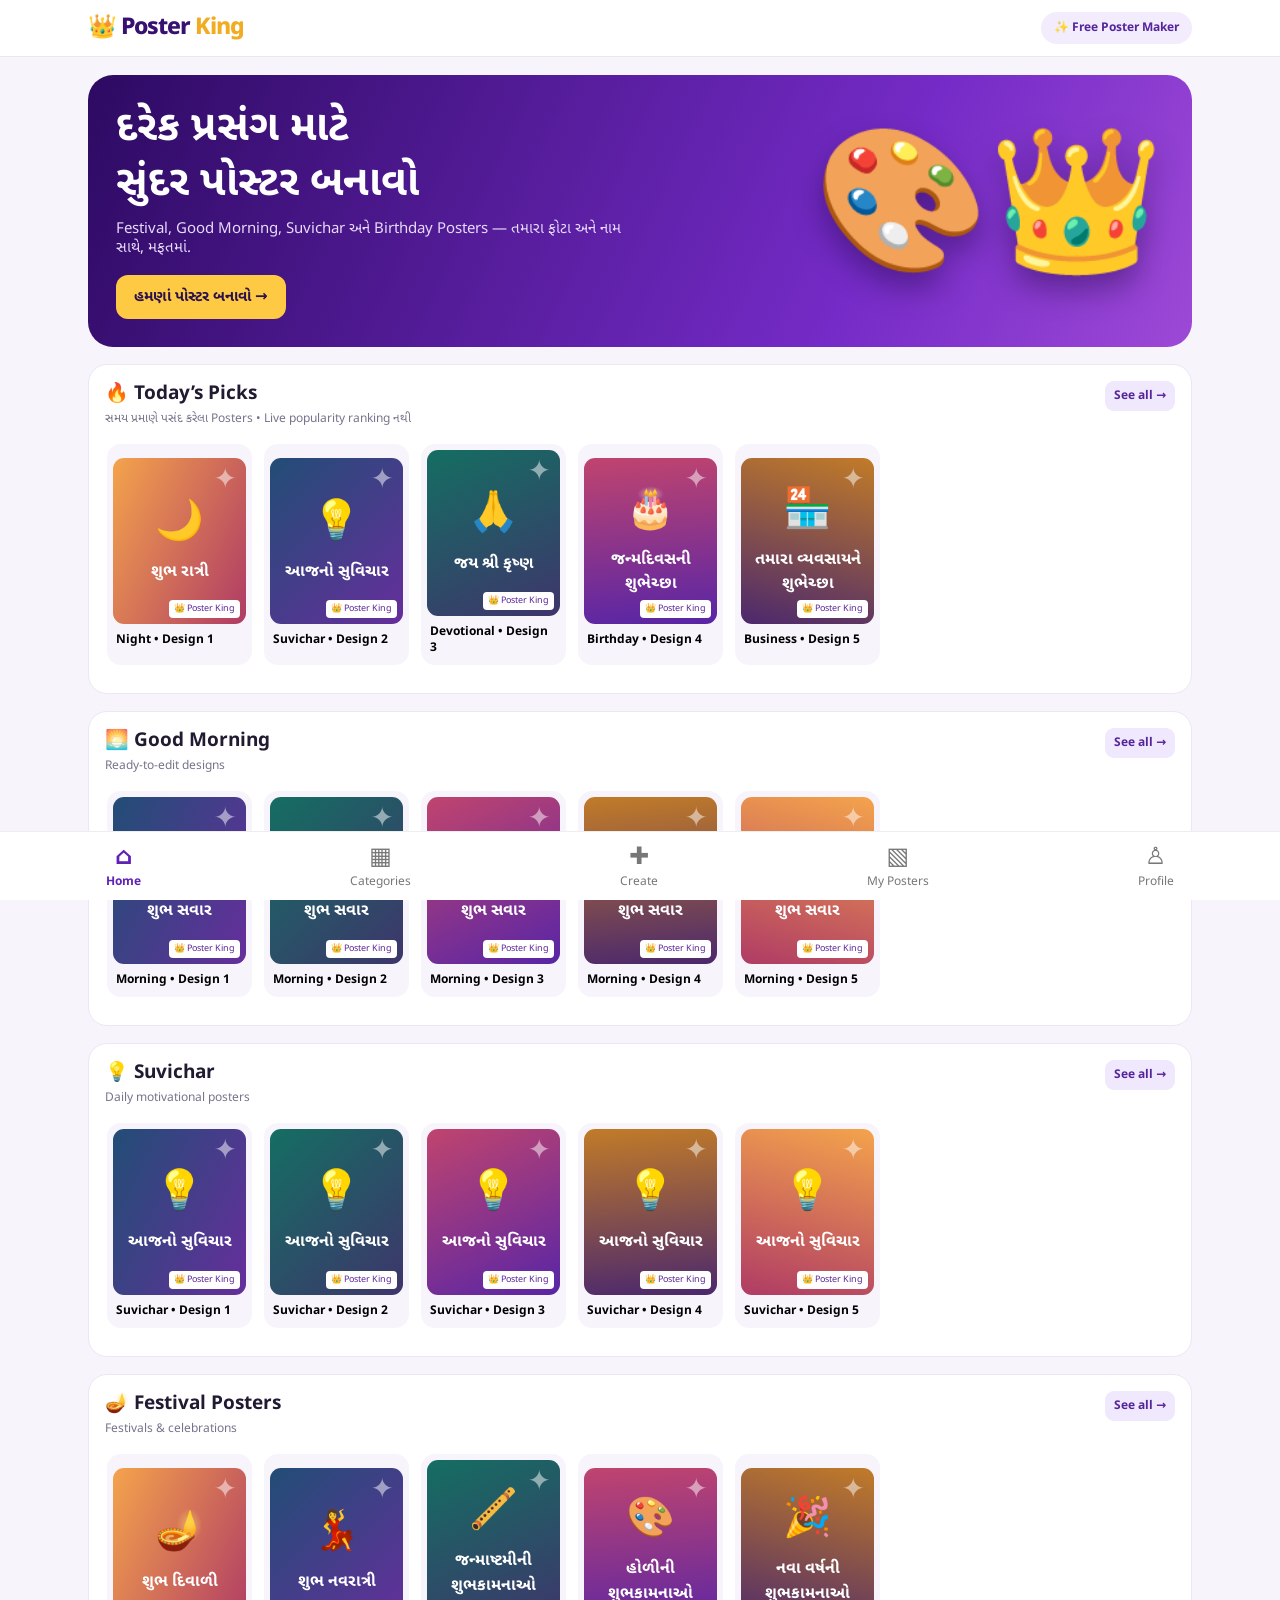
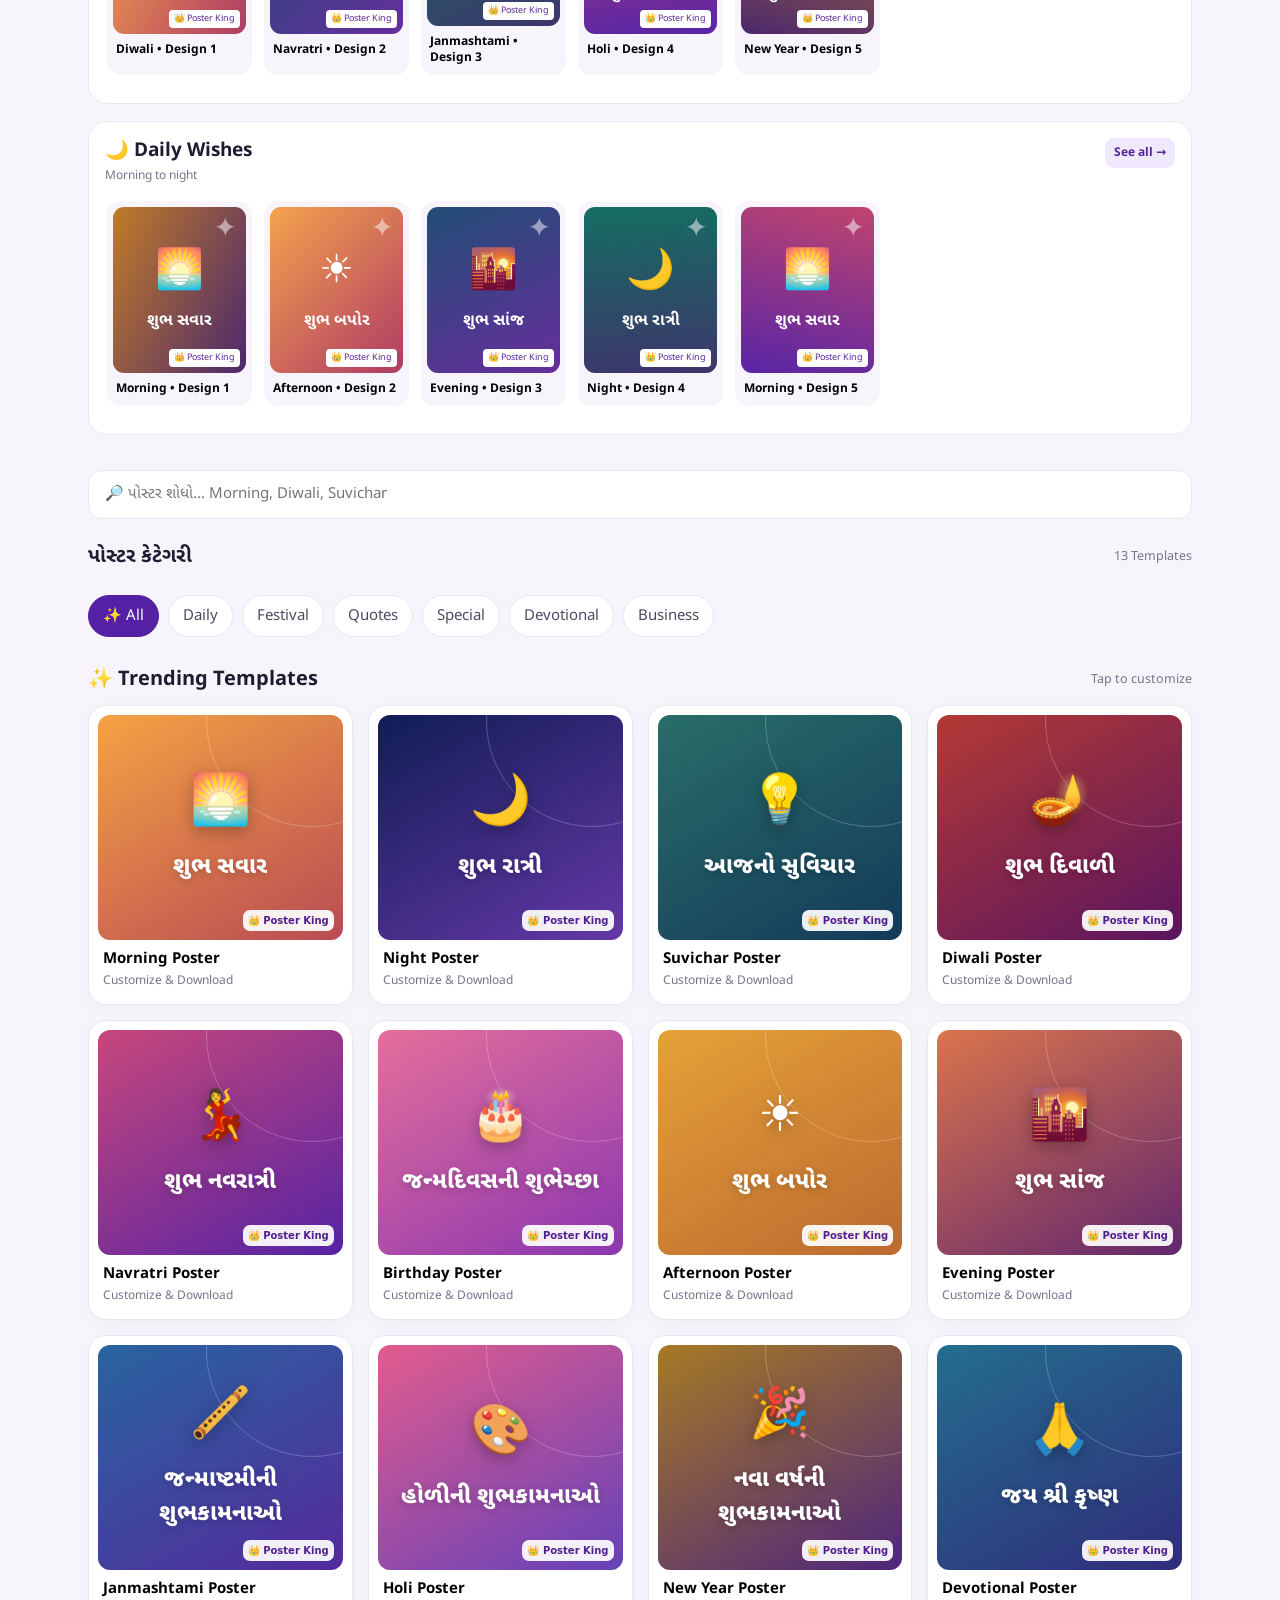
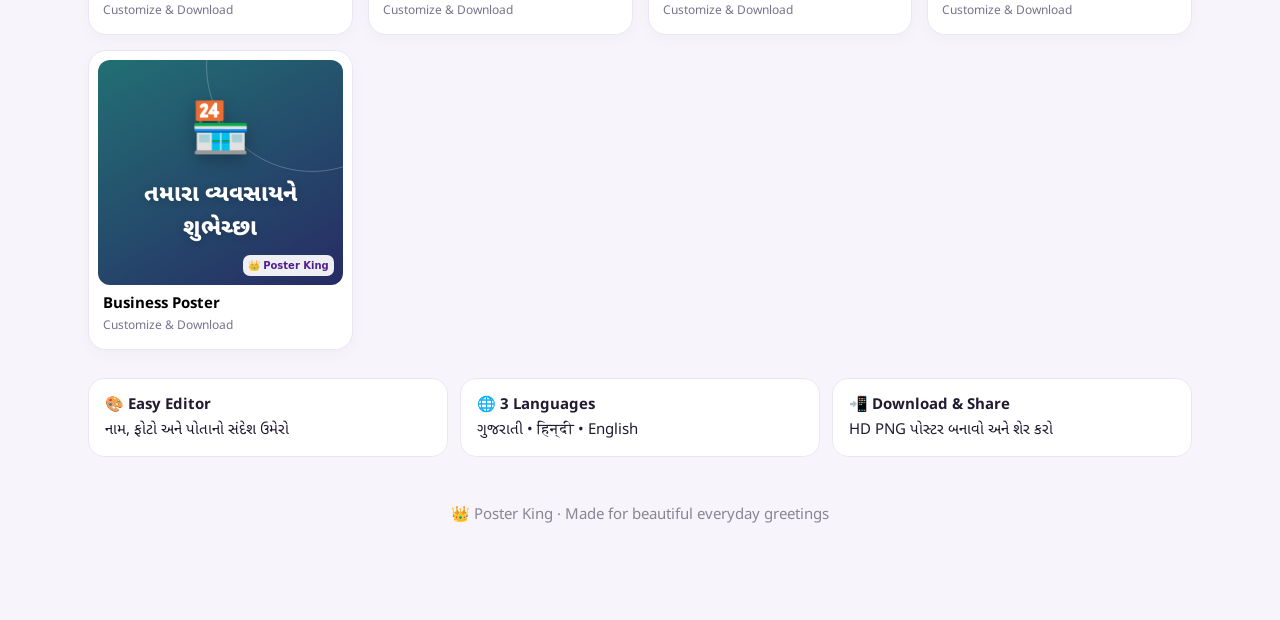
==== commit de35a32d: "Remove separate daily poster page from homepage" ====
--- a/index.html
+++ b/index.html
@@ -1,7 +1,7 @@
 <!doctype html><html lang="gu"><head><meta charset="utf-8"><meta name="viewport" content="width=device-width,initial-scale=1"><meta name="theme-color" content="#25104f"><meta name="description" content="Create beautiful Gujarati Hindi and English festival, daily wishes and suvichar posters free with Poster King."><link rel="manifest" href="manifest.webmanifest"><title>Poster King — Create Beautiful Posters</title><style>
 @import url('https://fonts.googleapis.com/css2?family=Noto+Sans+Gujarati:wght@400;500;600;700;800&family=Noto+Sans+Devanagari:wght@400;600;700&display=swap');
 :root{--purple:#6022b5;--ink:#211b32;--muted:#77738b;--bg:#f7f5fb;--line:#ebe7f2}*{box-sizing:border-box}body{margin:0;background:var(--bg);color:var(--ink);font:15px 'Noto Sans Gujarati',system-ui,sans-serif}button,input,select,textarea{font:inherit}button{cursor:pointer}button:focus-visible,input:focus-visible{outline:3px solid #c3a7ff}header{background:#fff;border-bottom:1px solid var(--line);position:sticky;top:0;z-index:5}.top{max-width:1140px;margin:auto;display:flex;align-items:center;justify-content:space-between;padding:12px 18px}.brand{font-size:23px;font-weight:800;letter-spacing:-1px;color:#371072}.brand span{color:#f2ac22}.chip{background:#f2ecfc;border-radius:99px;color:#55259b;font-weight:700;padding:8px 13px;font-size:12px}.container{max-width:1140px;margin:auto;padding:18px}.hero{background:linear-gradient(115deg,#2d0a62,#752bc7 70%,#9d49d6);color:#fff;border-radius:25px;padding:28px;display:flex;justify-content:space-between;gap:18px;align-items:center;overflow:hidden}.hero h1{font-size:clamp(25px,4vw,42px);line-height:1.3;margin:0 0 8px}.hero p{color:#e7dafa;max-width:530px;margin:0 0 17px}.hero .art{font-size:clamp(75px,12vw,140px);filter:drop-shadow(0 15px 15px #17033666)}.primary{background:#5d20b2;color:white;border:0;border-radius:12px;padding:12px 18px;font-weight:700}.hero .primary{background:#ffca43;color:#2b124d}.section-head{display:flex;justify-content:space-between;align-items:center;gap:10px;margin:25px 0 12px}.section-head h2{font-size:20px;margin:0}.section-head small{color:var(--muted)}.search{width:100%;border:1px solid var(--line);background:white;border-radius:14px;padding:14px 16px;font-size:15px;margin-top:18px}.filters{display:flex;gap:9px;overflow:auto;padding:13px 0 4px;scrollbar-width:none}.filters button{white-space:nowrap;background:white;border:1px solid var(--line);padding:10px 14px;border-radius:99px;color:#504a61}.filters button.active{background:#5420a4;color:#fff;border-color:#5420a4}.gallery{display:grid;grid-template-columns:repeat(4,minmax(0,1fr));gap:15px}.poster-card{border:1px solid var(--line);background:#fff;border-radius:18px;padding:9px;text-align:left;overflow:hidden;box-shadow:0 4px 16px #27104108}.poster-card .thumb{height:225px;border-radius:12px;position:relative;display:flex;align-items:center;justify-content:center;flex-direction:column;text-align:center;color:white;gap:14px;padding:20px;overflow:hidden}.thumb:before{content:'';position:absolute;width:210px;height:210px;border:1px solid #ffffff3b;border-radius:50%;top:-100px;right:-75px}.thumb .emoji{font-size:49px;filter:drop-shadow(0 5px 8px #0004)}.thumb .words{font-weight:800;font-size:23px;line-height:1.5;text-shadow:0 2px 9px #0003}.thumb .watermark{position:absolute;bottom:9px;right:9px;font:700 10px system-ui;background:#ffffffeb;color:#52208e;border-radius:7px;padding:5px}.card-label{font-weight:700;padding:10px 5px 4px}.card-sub{font-size:12px;color:var(--muted);padding:0 5px 6px}.editor{display:none;position:fixed;inset:0;background:#130b26a8;z-index:20;overflow:auto;padding:18px}.editor.open{display:block}.editor-shell{max-width:980px;background:#fff;margin:0 auto;border-radius:22px;padding:20px}.editor-head{display:flex;align-items:center;justify-content:space-between;margin-bottom:18px}.editor-head h2{margin:0;font-size:21px}.close{border:0;background:#f2edf9;border-radius:10px;font-size:22px;width:42px;height:42px}.editor-grid{display:grid;grid-template-columns:1fr 1fr;gap:22px}.preview{background:#f7f4fc;border-radius:15px;padding:16px}canvas{display:block;width:100%;max-width:360px;margin:auto;border-radius:12px;box-shadow:0 8px 28px #0002}.fields label{display:block;font-weight:700;font-size:13px;margin:12px 0 5px}.fields input,.fields textarea,.fields select{display:block;width:100%;border:1px solid #ded8e9;border-radius:11px;padding:11px;background:white}.fields input[type=color]{height:47px;padding:5px}.actions{display:flex;gap:8px;margin-top:15px;flex-wrap:wrap}.outline{border:1px solid #d8c6f5;background:#fff;color:#55259b;border-radius:12px;padding:12px 16px;font-weight:700}.note{font-size:12px;color:var(--muted);line-height:1.7}footer{text-align:center;color:#8a8497;padding:30px 12px}.empty{text-align:center;color:var(--muted);padding:30px}.info{display:grid;grid-template-columns:repeat(3,1fr);gap:12px;margin-top:28px}.info div{background:#fff;border:1px solid var(--line);padding:16px;border-radius:16px}.info b{display:block;margin-bottom:6px}@media(max-width:760px){.gallery{grid-template-columns:repeat(2,minmax(0,1fr));gap:10px}.container{padding:12px}.hero{padding:22px 18px;border-radius:18px}.hero .art{display:none}.thumb{height:190px!important}.thumb .words{font-size:18px}.editor{padding:0}.editor-shell{border-radius:0;min-height:100vh;padding:15px}.editor-grid{grid-template-columns:1fr}.info{grid-template-columns:1fr}.brand{font-size:21px}}@media(max-width:370px){.thumb{height:165px!important}.thumb .words{font-size:16px}.hero h1{font-size:24px}}
-.bottom-nav{position:fixed;bottom:0;left:0;right:0;background:white;display:flex;justify-content:space-around;padding:9px 2px;border-top:1px solid #eee;z-index:10}.bottom-nav button{background:none;border:0;color:#777;font-size:12px}.bottom-nav button.active{color:#6022b5;font-weight:bold}.bottom-nav span{display:block;font-size:24px}.app-screen{display:none;max-width:1140px;margin:auto;padding:16px;min-height:75vh}.app-screen.active{display:block}.app-screen h2{margin:16px 0}.app-screen .gallery{margin-top:18px}body{padding-bottom:65px}.editor{z-index:20}.spotlight{background:#fff;border:1px solid #ece6f5;border-radius:19px;padding:16px;margin:17px 0}.spotlight h2{font-size:19px;margin:0 0 4px}.spotlight p{margin:0 0 12px;color:#77738b;font-size:12px}.shelf{display:flex;gap:12px;overflow-x:auto;scroll-snap-type:x mandatory;padding:5px 2px 12px}.shelf-card{flex:0 0 145px;border:0;border-radius:14px;background:#f7f4fc;padding:6px;text-align:left;scroll-snap-align:start}.shelf-art{aspect-ratio:4/5;border-radius:11px;display:flex;align-items:center;justify-content:center;flex-direction:column;gap:12px;padding:10px;color:#fff;text-align:center;position:relative;overflow:hidden}.shelf-art:after{content:'✦';position:absolute;right:9px;top:4px;opacity:.5;font-size:28px}.shelf-art strong{font-size:16px;line-height:1.55}.shelf-art .symbol{font-size:39px}.shelf-card>span{display:block;font-size:12px;font-weight:700;padding:8px 3px 3px}.shelf-title{display:flex;align-items:center;justify-content:space-between}.shelf-title button{border:0;background:#f0e8fc;color:#55259b;border-radius:9px;padding:7px 9px;font-size:12px;font-weight:700}.shelf-art small{font-size:9px;background:#fff;color:#5b2597;padding:3px 5px;border-radius:4px;position:absolute;right:6px;bottom:6px}@media(max-width:600px){.shelf-card{flex-basis:132px}.spotlight{padding:12px;margin:13px 0}}</style></head><body><header><div class="top"><div class="brand">👑 Poster <span>King</span></div><div class="chip">✨ Free Poster Maker</div></div></header><main class="container" id="homeScreen"><section class="hero"><div><h1>દરેક પ્રસંગ માટે<br>સુંદર પોસ્ટર બનાવો</h1><p>Festival, Good Morning, Suvichar અને Birthday Posters — તમારા ફોટા અને નામ સાથે, મફતમાં.</p><button class="primary" id="start">હમણાં પોસ્ટર બનાવો →</button></div><div class="art">🎨👑</div></section><section class="spotlight"><h2>👤 My Daily Photo Poster</h2><p>એકવાર તમારો ફોટો, નામ અને Logo Save કરો — રોજ નવું Poster બનાવો.</p><a class="primary" style="display:inline-block;text-decoration:none" href="./daily.html">Create My Daily Poster →</a></section><div id="featuredShelves"></div><input class="search" id="search" placeholder="🔎 પોસ્ટર શોધો... Morning, Diwali, Suvichar" aria-label="Search posters"><div class="section-head"><h2>પોસ્ટર કેટેગરી</h2><small id="count"></small></div><div class="filters" id="filters"></div><div class="section-head"><h2>✨ Trending Templates</h2><small>Tap to customize</small></div><div class="gallery" id="gallery"></div><div class="info"><div><b>🎨 Easy Editor</b><span>નામ, ફોટો અને પોતાનો સંદેશ ઉમેરો</span></div><div><b>🌐 3 Languages</b><span>ગુજરાતી • हिन्दी • English</span></div><div><b>📲 Download & Share</b><span>HD PNG પોસ્ટર બનાવો અને શેર કરો</span></div></div></main><section class="app-screen" id="categoriesScreen"><h2>📚 Categories</h2><p>તમારા મનપસંદ પોસ્ટર પસંદ કરો</p><div class="filters" id="catFilters"></div><div class="gallery" id="catGallery"></div></section><section class="app-screen" id="savedScreen"><h2>🖼 My Posters</h2><p>આ ફોનમાં સાચવેલા પોસ્ટર</p><div class="gallery" id="savedGallery"></div></section><section class="app-screen" id="profileScreen"><h2>👤 Profile & Settings</h2><div class="info"><div><b>🌐 Languages</b>ગુજરાતી • हिन्दी • English</div><div><b>🔒 Privacy</b>તમારા ફોટા Browser માં જ Edit થાય છે.</div><div><b>👑 Poster King</b>Free Festival & Daily Poster Maker</div></div></section><nav class="bottom-nav"><button data-page="home" class="active"><span>⌂</span>Home</button><button data-page="categories"><span>▦</span>Categories</button><button data-page="create"><span>✚</span>Create</button><button data-page="saved"><span>▧</span>My Posters</button><button data-page="profile"><span>♙</span>Profile</button></nav><footer>👑 Poster King · Made for beautiful everyday greetings</footer><div class="editor" id="editor" role="dialog" aria-modal="true" aria-label="Poster editor"><div class="editor-shell"><div class="editor-head"><h2>🎨 Customize Your Poster</h2><button class="close" id="close" aria-label="Close">×</button></div><div class="editor-grid"><div class="preview"><canvas id="canvas" width="1080" height="1350"></canvas></div><div class="fields"><label>Language / ભાષા</label><select id="lang"><option value="gu">ગુજરાતી</option><option value="hi">हिन्दी</option><option value="en">English</option></select><label>તમારું નામ / Your Name</label><input id="name" placeholder="તમારું નામ"><label>Custom Message / સંદેશ</label><textarea id="message" rows="3" placeholder="તમારો સુવિચાર અથવા શુભેચ્છા લખો"></textarea><label>તમારો ફોટો / Upload Photo</label><input type="file" accept="image/*" id="photo"><label>Background Color</label><input type="color" id="bg" value="#5521aa"><div class="actions"><button class="primary" id="download">⬇ Download HD</button><button class="outline" id="share">↗ Share</button></div><p class="note">Free posters include a small Poster King watermark. Your uploaded photo stays in your browser; it is not uploaded to a server.</p></div></div></div></div><script>
+.bottom-nav{position:fixed;bottom:0;left:0;right:0;background:white;display:flex;justify-content:space-around;padding:9px 2px;border-top:1px solid #eee;z-index:10}.bottom-nav button{background:none;border:0;color:#777;font-size:12px}.bottom-nav button.active{color:#6022b5;font-weight:bold}.bottom-nav span{display:block;font-size:24px}.app-screen{display:none;max-width:1140px;margin:auto;padding:16px;min-height:75vh}.app-screen.active{display:block}.app-screen h2{margin:16px 0}.app-screen .gallery{margin-top:18px}body{padding-bottom:65px}.editor{z-index:20}.spotlight{background:#fff;border:1px solid #ece6f5;border-radius:19px;padding:16px;margin:17px 0}.spotlight h2{font-size:19px;margin:0 0 4px}.spotlight p{margin:0 0 12px;color:#77738b;font-size:12px}.shelf{display:flex;gap:12px;overflow-x:auto;scroll-snap-type:x mandatory;padding:5px 2px 12px}.shelf-card{flex:0 0 145px;border:0;border-radius:14px;background:#f7f4fc;padding:6px;text-align:left;scroll-snap-align:start}.shelf-art{aspect-ratio:4/5;border-radius:11px;display:flex;align-items:center;justify-content:center;flex-direction:column;gap:12px;padding:10px;color:#fff;text-align:center;position:relative;overflow:hidden}.shelf-art:after{content:'✦';position:absolute;right:9px;top:4px;opacity:.5;font-size:28px}.shelf-art strong{font-size:16px;line-height:1.55}.shelf-art .symbol{font-size:39px}.shelf-card>span{display:block;font-size:12px;font-weight:700;padding:8px 3px 3px}.shelf-title{display:flex;align-items:center;justify-content:space-between}.shelf-title button{border:0;background:#f0e8fc;color:#55259b;border-radius:9px;padding:7px 9px;font-size:12px;font-weight:700}.shelf-art small{font-size:9px;background:#fff;color:#5b2597;padding:3px 5px;border-radius:4px;position:absolute;right:6px;bottom:6px}@media(max-width:600px){.shelf-card{flex-basis:132px}.spotlight{padding:12px;margin:13px 0}}</style></head><body><header><div class="top"><div class="brand">👑 Poster <span>King</span></div><div class="chip">✨ Free Poster Maker</div></div></header><main class="container" id="homeScreen"><section class="hero"><div><h1>દરેક પ્રસંગ માટે<br>સુંદર પોસ્ટર બનાવો</h1><p>Festival, Good Morning, Suvichar અને Birthday Posters — તમારા ફોટા અને નામ સાથે, મફતમાં.</p><button class="primary" id="start">હમણાં પોસ્ટર બનાવો →</button></div><div class="art">🎨👑</div></section><div id="featuredShelves"></div><input class="search" id="search" placeholder="🔎 પોસ્ટર શોધો... Morning, Diwali, Suvichar" aria-label="Search posters"><div class="section-head"><h2>પોસ્ટર કેટેગરી</h2><small id="count"></small></div><div class="filters" id="filters"></div><div class="section-head"><h2>✨ Trending Templates</h2><small>Tap to customize</small></div><div class="gallery" id="gallery"></div><div class="info"><div><b>🎨 Easy Editor</b><span>નામ, ફોટો અને પોતાનો સંદેશ ઉમેરો</span></div><div><b>🌐 3 Languages</b><span>ગુજરાતી • हिन्दी • English</span></div><div><b>📲 Download & Share</b><span>HD PNG પોસ્ટર બનાવો અને શેર કરો</span></div></div></main><section class="app-screen" id="categoriesScreen"><h2>📚 Categories</h2><p>તમારા મનપસંદ પોસ્ટર પસંદ કરો</p><div class="filters" id="catFilters"></div><div class="gallery" id="catGallery"></div></section><section class="app-screen" id="savedScreen"><h2>🖼 My Posters</h2><p>આ ફોનમાં સાચવેલા પોસ્ટર</p><div class="gallery" id="savedGallery"></div></section><section class="app-screen" id="profileScreen"><h2>👤 Profile & Settings</h2><div class="info"><div><b>🌐 Languages</b>ગુજરાતી • हिन्दी • English</div><div><b>🔒 Privacy</b>તમારા ફોટા Browser માં જ Edit થાય છે.</div><div><b>👑 Poster King</b>Free Festival & Daily Poster Maker</div></div></section><nav class="bottom-nav"><button data-page="home" class="active"><span>⌂</span>Home</button><button data-page="categories"><span>▦</span>Categories</button><button data-page="create"><span>✚</span>Create</button><button data-page="saved"><span>▧</span>My Posters</button><button data-page="profile"><span>♙</span>Profile</button></nav><footer>👑 Poster King · Made for beautiful everyday greetings</footer><div class="editor" id="editor" role="dialog" aria-modal="true" aria-label="Poster editor"><div class="editor-shell"><div class="editor-head"><h2>🎨 Customize Your Poster</h2><button class="close" id="close" aria-label="Close">×</button></div><div class="editor-grid"><div class="preview"><canvas id="canvas" width="1080" height="1350"></canvas></div><div class="fields"><label>Language / ભાષા</label><select id="lang"><option value="gu">ગુજરાતી</option><option value="hi">हिन्दी</option><option value="en">English</option></select><label>તમારું નામ / Your Name</label><input id="name" placeholder="તમારું નામ"><label>Custom Message / સંદેશ</label><textarea id="message" rows="3" placeholder="તમારો સુવિચાર અથવા શુભેચ્છા લખો"></textarea><label>તમારો ફોટો / Upload Photo</label><input type="file" accept="image/*" id="photo"><label>Background Color</label><input type="color" id="bg" value="#5521aa"><div class="actions"><button class="primary" id="download">⬇ Download HD</button><button class="outline" id="share">↗ Share</button></div><p class="note">Free posters include a small Poster King watermark. Your uploaded photo stays in your browser; it is not uploaded to a server.</p></div></div></div></div><script>
 const data=[
 ['Morning','🌅','શુભ સવાર','सुप्रभात','Good Morning','#f5a243','#b94b54','Daily'],
 ['Night','🌙','શુભ રાત્રી','शुभ रात्रि','Good Night','#101d55','#6538a7','Daily'],
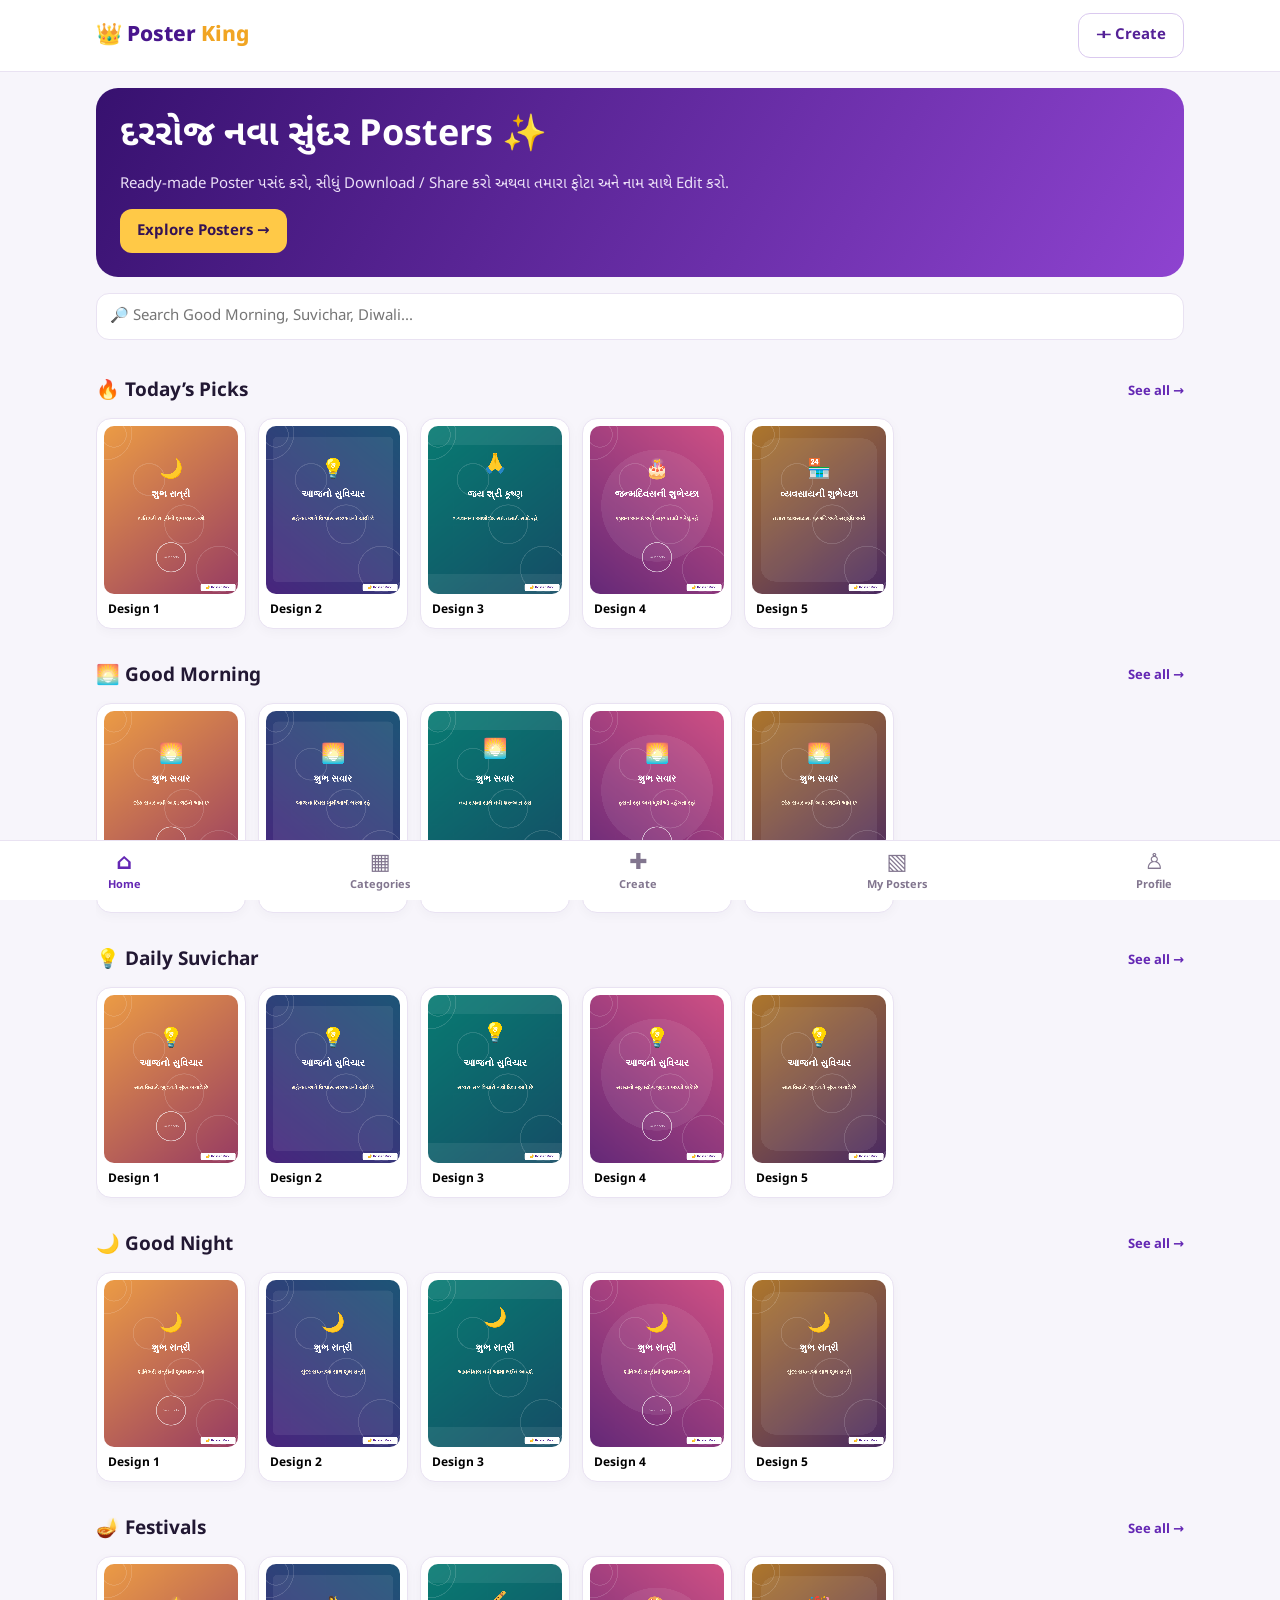
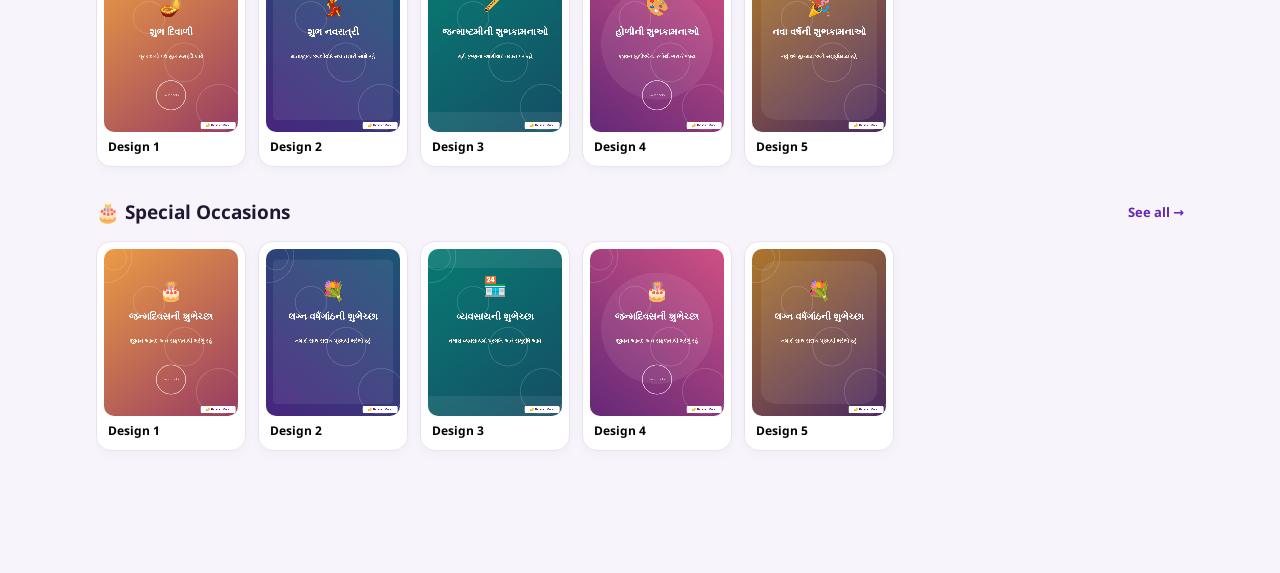
==== commit c0d2d1d8: "Rebuild coherent Poster King browsing flow" ====
--- a/index.html
+++ b/index.html
@@ -1,24 +1 @@
-<!doctype html><html lang="gu"><head><meta charset="utf-8"><meta name="viewport" content="width=device-width,initial-scale=1"><meta name="theme-color" content="#25104f"><meta name="description" content="Create beautiful Gujarati Hindi and English festival, daily wishes and suvichar posters free with Poster King."><link rel="manifest" href="manifest.webmanifest"><title>Poster King — Create Beautiful Posters</title><style>
-@import url('https://fonts.googleapis.com/css2?family=Noto+Sans+Gujarati:wght@400;500;600;700;800&family=Noto+Sans+Devanagari:wght@400;600;700&display=swap');
-:root{--purple:#6022b5;--ink:#211b32;--muted:#77738b;--bg:#f7f5fb;--line:#ebe7f2}*{box-sizing:border-box}body{margin:0;background:var(--bg);color:var(--ink);font:15px 'Noto Sans Gujarati',system-ui,sans-serif}button,input,select,textarea{font:inherit}button{cursor:pointer}button:focus-visible,input:focus-visible{outline:3px solid #c3a7ff}header{background:#fff;border-bottom:1px solid var(--line);position:sticky;top:0;z-index:5}.top{max-width:1140px;margin:auto;display:flex;align-items:center;justify-content:space-between;padding:12px 18px}.brand{font-size:23px;font-weight:800;letter-spacing:-1px;color:#371072}.brand span{color:#f2ac22}.chip{background:#f2ecfc;border-radius:99px;color:#55259b;font-weight:700;padding:8px 13px;font-size:12px}.container{max-width:1140px;margin:auto;padding:18px}.hero{background:linear-gradient(115deg,#2d0a62,#752bc7 70%,#9d49d6);color:#fff;border-radius:25px;padding:28px;display:flex;justify-content:space-between;gap:18px;align-items:center;overflow:hidden}.hero h1{font-size:clamp(25px,4vw,42px);line-height:1.3;margin:0 0 8px}.hero p{color:#e7dafa;max-width:530px;margin:0 0 17px}.hero .art{font-size:clamp(75px,12vw,140px);filter:drop-shadow(0 15px 15px #17033666)}.primary{background:#5d20b2;color:white;border:0;border-radius:12px;padding:12px 18px;font-weight:700}.hero .primary{background:#ffca43;color:#2b124d}.section-head{display:flex;justify-content:space-between;align-items:center;gap:10px;margin:25px 0 12px}.section-head h2{font-size:20px;margin:0}.section-head small{color:var(--muted)}.search{width:100%;border:1px solid var(--line);background:white;border-radius:14px;padding:14px 16px;font-size:15px;margin-top:18px}.filters{display:flex;gap:9px;overflow:auto;padding:13px 0 4px;scrollbar-width:none}.filters button{white-space:nowrap;background:white;border:1px solid var(--line);padding:10px 14px;border-radius:99px;color:#504a61}.filters button.active{background:#5420a4;color:#fff;border-color:#5420a4}.gallery{display:grid;grid-template-columns:repeat(4,minmax(0,1fr));gap:15px}.poster-card{border:1px solid var(--line);background:#fff;border-radius:18px;padding:9px;text-align:left;overflow:hidden;box-shadow:0 4px 16px #27104108}.poster-card .thumb{height:225px;border-radius:12px;position:relative;display:flex;align-items:center;justify-content:center;flex-direction:column;text-align:center;color:white;gap:14px;padding:20px;overflow:hidden}.thumb:before{content:'';position:absolute;width:210px;height:210px;border:1px solid #ffffff3b;border-radius:50%;top:-100px;right:-75px}.thumb .emoji{font-size:49px;filter:drop-shadow(0 5px 8px #0004)}.thumb .words{font-weight:800;font-size:23px;line-height:1.5;text-shadow:0 2px 9px #0003}.thumb .watermark{position:absolute;bottom:9px;right:9px;font:700 10px system-ui;background:#ffffffeb;color:#52208e;border-radius:7px;padding:5px}.card-label{font-weight:700;padding:10px 5px 4px}.card-sub{font-size:12px;color:var(--muted);padding:0 5px 6px}.editor{display:none;position:fixed;inset:0;background:#130b26a8;z-index:20;overflow:auto;padding:18px}.editor.open{display:block}.editor-shell{max-width:980px;background:#fff;margin:0 auto;border-radius:22px;padding:20px}.editor-head{display:flex;align-items:center;justify-content:space-between;margin-bottom:18px}.editor-head h2{margin:0;font-size:21px}.close{border:0;background:#f2edf9;border-radius:10px;font-size:22px;width:42px;height:42px}.editor-grid{display:grid;grid-template-columns:1fr 1fr;gap:22px}.preview{background:#f7f4fc;border-radius:15px;padding:16px}canvas{display:block;width:100%;max-width:360px;margin:auto;border-radius:12px;box-shadow:0 8px 28px #0002}.fields label{display:block;font-weight:700;font-size:13px;margin:12px 0 5px}.fields input,.fields textarea,.fields select{display:block;width:100%;border:1px solid #ded8e9;border-radius:11px;padding:11px;background:white}.fields input[type=color]{height:47px;padding:5px}.actions{display:flex;gap:8px;margin-top:15px;flex-wrap:wrap}.outline{border:1px solid #d8c6f5;background:#fff;color:#55259b;border-radius:12px;padding:12px 16px;font-weight:700}.note{font-size:12px;color:var(--muted);line-height:1.7}footer{text-align:center;color:#8a8497;padding:30px 12px}.empty{text-align:center;color:var(--muted);padding:30px}.info{display:grid;grid-template-columns:repeat(3,1fr);gap:12px;margin-top:28px}.info div{background:#fff;border:1px solid var(--line);padding:16px;border-radius:16px}.info b{display:block;margin-bottom:6px}@media(max-width:760px){.gallery{grid-template-columns:repeat(2,minmax(0,1fr));gap:10px}.container{padding:12px}.hero{padding:22px 18px;border-radius:18px}.hero .art{display:none}.thumb{height:190px!important}.thumb .words{font-size:18px}.editor{padding:0}.editor-shell{border-radius:0;min-height:100vh;padding:15px}.editor-grid{grid-template-columns:1fr}.info{grid-template-columns:1fr}.brand{font-size:21px}}@media(max-width:370px){.thumb{height:165px!important}.thumb .words{font-size:16px}.hero h1{font-size:24px}}
-.bottom-nav{position:fixed;bottom:0;left:0;right:0;background:white;display:flex;justify-content:space-around;padding:9px 2px;border-top:1px solid #eee;z-index:10}.bottom-nav button{background:none;border:0;color:#777;font-size:12px}.bottom-nav button.active{color:#6022b5;font-weight:bold}.bottom-nav span{display:block;font-size:24px}.app-screen{display:none;max-width:1140px;margin:auto;padding:16px;min-height:75vh}.app-screen.active{display:block}.app-screen h2{margin:16px 0}.app-screen .gallery{margin-top:18px}body{padding-bottom:65px}.editor{z-index:20}.spotlight{background:#fff;border:1px solid #ece6f5;border-radius:19px;padding:16px;margin:17px 0}.spotlight h2{font-size:19px;margin:0 0 4px}.spotlight p{margin:0 0 12px;color:#77738b;font-size:12px}.shelf{display:flex;gap:12px;overflow-x:auto;scroll-snap-type:x mandatory;padding:5px 2px 12px}.shelf-card{flex:0 0 145px;border:0;border-radius:14px;background:#f7f4fc;padding:6px;text-align:left;scroll-snap-align:start}.shelf-art{aspect-ratio:4/5;border-radius:11px;display:flex;align-items:center;justify-content:center;flex-direction:column;gap:12px;padding:10px;color:#fff;text-align:center;position:relative;overflow:hidden}.shelf-art:after{content:'✦';position:absolute;right:9px;top:4px;opacity:.5;font-size:28px}.shelf-art strong{font-size:16px;line-height:1.55}.shelf-art .symbol{font-size:39px}.shelf-card>span{display:block;font-size:12px;font-weight:700;padding:8px 3px 3px}.shelf-title{display:flex;align-items:center;justify-content:space-between}.shelf-title button{border:0;background:#f0e8fc;color:#55259b;border-radius:9px;padding:7px 9px;font-size:12px;font-weight:700}.shelf-art small{font-size:9px;background:#fff;color:#5b2597;padding:3px 5px;border-radius:4px;position:absolute;right:6px;bottom:6px}@media(max-width:600px){.shelf-card{flex-basis:132px}.spotlight{padding:12px;margin:13px 0}}</style></head><body><header><div class="top"><div class="brand">👑 Poster <span>King</span></div><div class="chip">✨ Free Poster Maker</div></div></header><main class="container" id="homeScreen"><section class="hero"><div><h1>દરેક પ્રસંગ માટે<br>સુંદર પોસ્ટર બનાવો</h1><p>Festival, Good Morning, Suvichar અને Birthday Posters — તમારા ફોટા અને નામ સાથે, મફતમાં.</p><button class="primary" id="start">હમણાં પોસ્ટર બનાવો →</button></div><div class="art">🎨👑</div></section><div id="featuredShelves"></div><input class="search" id="search" placeholder="🔎 પોસ્ટર શોધો... Morning, Diwali, Suvichar" aria-label="Search posters"><div class="section-head"><h2>પોસ્ટર કેટેગરી</h2><small id="count"></small></div><div class="filters" id="filters"></div><div class="section-head"><h2>✨ Trending Templates</h2><small>Tap to customize</small></div><div class="gallery" id="gallery"></div><div class="info"><div><b>🎨 Easy Editor</b><span>નામ, ફોટો અને પોતાનો સંદેશ ઉમેરો</span></div><div><b>🌐 3 Languages</b><span>ગુજરાતી • हिन्दी • English</span></div><div><b>📲 Download & Share</b><span>HD PNG પોસ્ટર બનાવો અને શેર કરો</span></div></div></main><section class="app-screen" id="categoriesScreen"><h2>📚 Categories</h2><p>તમારા મનપસંદ પોસ્ટર પસંદ કરો</p><div class="filters" id="catFilters"></div><div class="gallery" id="catGallery"></div></section><section class="app-screen" id="savedScreen"><h2>🖼 My Posters</h2><p>આ ફોનમાં સાચવેલા પોસ્ટર</p><div class="gallery" id="savedGallery"></div></section><section class="app-screen" id="profileScreen"><h2>👤 Profile & Settings</h2><div class="info"><div><b>🌐 Languages</b>ગુજરાતી • हिन्दी • English</div><div><b>🔒 Privacy</b>તમારા ફોટા Browser માં જ Edit થાય છે.</div><div><b>👑 Poster King</b>Free Festival & Daily Poster Maker</div></div></section><nav class="bottom-nav"><button data-page="home" class="active"><span>⌂</span>Home</button><button data-page="categories"><span>▦</span>Categories</button><button data-page="create"><span>✚</span>Create</button><button data-page="saved"><span>▧</span>My Posters</button><button data-page="profile"><span>♙</span>Profile</button></nav><footer>👑 Poster King · Made for beautiful everyday greetings</footer><div class="editor" id="editor" role="dialog" aria-modal="true" aria-label="Poster editor"><div class="editor-shell"><div class="editor-head"><h2>🎨 Customize Your Poster</h2><button class="close" id="close" aria-label="Close">×</button></div><div class="editor-grid"><div class="preview"><canvas id="canvas" width="1080" height="1350"></canvas></div><div class="fields"><label>Language / ભાષા</label><select id="lang"><option value="gu">ગુજરાતી</option><option value="hi">हिन्दी</option><option value="en">English</option></select><label>તમારું નામ / Your Name</label><input id="name" placeholder="તમારું નામ"><label>Custom Message / સંદેશ</label><textarea id="message" rows="3" placeholder="તમારો સુવિચાર અથવા શુભેચ્છા લખો"></textarea><label>તમારો ફોટો / Upload Photo</label><input type="file" accept="image/*" id="photo"><label>Background Color</label><input type="color" id="bg" value="#5521aa"><div class="actions"><button class="primary" id="download">⬇ Download HD</button><button class="outline" id="share">↗ Share</button></div><p class="note">Free posters include a small Poster King watermark. Your uploaded photo stays in your browser; it is not uploaded to a server.</p></div></div></div></div><script>
-const data=[
-['Morning','🌅','શુભ સવાર','सुप्रभात','Good Morning','#f5a243','#b94b54','Daily'],
-['Night','🌙','શુભ રાત્રી','शुभ रात्रि','Good Night','#101d55','#6538a7','Daily'],
-['Suvichar','💡','આજનો સુવિચાર','आज का सुविचार','Thought of the Day','#286e69','#143a59','Quotes'],
-['Diwali','🪔','શુભ દિવાળી','शुभ दीपावली','Happy Diwali','#b33a34','#5a155f','Festival'],
-['Navratri','💃','શુભ નવરાત્રી','शुभ नवरात्रि','Happy Navratri','#c7477b','#5623a4','Festival'],
-['Birthday','🎂','જન્મદિવસની શુભેચ્છા','जन्मदिन की शुभकामनाएं','Happy Birthday','#e56f9b','#8b36b0','Special'],
-['Afternoon','☀️','શુભ બપોર','शुभ दोपहर','Good Afternoon','#e5a237','#bd6930','Daily'],
-['Evening','🌇','શુભ સાંજ','शुभ संध्या','Good Evening','#da744c','#62276d','Daily'],
-['Janmashtami','🪈','જન્માષ્ટમીની શુભકામનાઓ','जन्माष्टमी की शुभकामनाएं','Happy Janmashtami','#2864a0','#542a9c','Festival'],
-['Holi','🎨','હોળીની શુભકામનાઓ','होली की शुभकामनाएं','Happy Holi','#e25c8e','#6541b8','Festival'],
-['New Year','🎉','નવા વર્ષની શુભકામનાઓ','नव वर्ष की शुभकामनाएं','Happy New Year','#a67a24','#4e267c','Special'],
-['Devotional','🙏','જય શ્રી કૃષ્ણ','जय श्री कृष्ण','Jai Shri Krishna','#236e8e','#302c7b','Devotional'],
-['Business','🏪','તમારા વ્યવસાયને શુભેચ્છા','आपके व्यवसाय को शुभकामनाएं','Best Wishes for Business','#226f74','#272b64','Business']];
-const quotes={gu:'દરેક નવી સવાર નવી આશા અને નવી તક લઈને આવે છે.',hi:'हर नई सुबह नई उम्मीद और नया अवसर लेकर आती है।',en:'Every new day brings new hope and new opportunities.'};let filter='All',selected=0,img=null;const $=id=>document.getElementById(id),canvas=$('canvas'),ctx=canvas.getContext('2d');const cats=['All','Daily','Festival','Quotes','Special','Devotional','Business'];function render(){const q=$('search').value.toLowerCase().trim();$('filters').innerHTML='';cats.forEach(c=>{const b=document.createElement('button');b.textContent=c==='All'?'✨ All':c;b.className=filter===c?'active':'';b.onclick=()=>{filter=c;render()};$('filters').appendChild(b)});$('gallery').innerHTML='';let shown=0;data.forEach((d,i)=>{if(filter!=='All'&&d[7]!==filter)return;if(q&&!d.slice(0,5).join(' ').toLowerCase().includes(q))return;shown++;const b=document.createElement('button');b.className='poster-card';const t=document.createElement('div');t.className='thumb';t.style.background='linear-gradient(150deg,'+d[5]+','+d[6]+')';const em=document.createElement('div');em.className='emoji';em.textContent=d[1];const w=document.createElement('div');w.className='words';w.textContent=d[2];const wm=document.createElement('div');wm.className='watermark';wm.textContent='👑 Poster King';t.append(em,w,wm);const l=document.createElement('div');l.className='card-label';l.textContent=d[0]+' Poster';const s=document.createElement('div');s.className='card-sub';s.textContent='Customize & Download';b.append(t,l,s);b.onclick=()=>openEditor(i);$('gallery').appendChild(b)});$('count').textContent=shown+' Templates';if(!shown)$('gallery').innerHTML='<div class="empty">કોઈ પોસ્ટર મળ્યું નથી.</div>'}
-function openEditor(i){location.href='./editor.html?template='+encodeURIComponent(data[i][0])}function closeEditor(){$('editor').classList.remove('open');document.body.style.overflow=''}$('close').onclick=closeEditor;$('editor').addEventListener('click',e=>{if(e.target===$('editor'))closeEditor()});document.addEventListener('keydown',e=>{if(e.key==='Escape')closeEditor()});$('start').onclick=()=>{document.querySelector('.section-head').scrollIntoView({behavior:'smooth'})};$('search').addEventListener('input',render);
-function multiline(text,x,y,maxWidth,lineHeight,maxLines=7){const words=text.split(/\s+/),lines=[];let line='';for(const word of words){const next=line?line+' '+word:word;if(ctx.measureText(next).width>maxWidth&&line){lines.push(line);line=word}else line=next}if(line)lines.push(line);lines.slice(0,maxLines).forEach((l,i)=>ctx.fillText(l,x,y+i*lineHeight))}
-function draw(){const d=data[selected],lang=$('lang').value,k=lang==='gu'?2:lang==='hi'?3:4;const g=ctx.createLinearGradient(0,0,1080,1350);g.addColorStop(0,$('bg').value);g.addColorStop(1,d[6]);ctx.fillStyle=g;ctx.fillRect(0,0,1080,1350);ctx.strokeStyle='#ffffff45';ctx.lineWidth=4;ctx.beginPath();ctx.arc(1000,40,340,0,Math.PI*2);ctx.stroke();ctx.beginPath();ctx.arc(70,1260,260,0,Math.PI*2);ctx.stroke();ctx.textAlign='center';ctx.fillStyle='#fff';ctx.font='155px sans-serif';ctx.fillText(d[1],540,275);ctx.font='bold 72px "Noto Sans Gujarati","Noto Sans Devanagari",sans-serif';multiline(d[k],540,440,950,100);ctx.fillStyle='#fff2c5';ctx.font='43px "Noto Sans Gujarati","Noto Sans Devanagari",sans-serif';multiline($('message').value.trim()||quotes[lang],540,650,910,70);if(img){ctx.save();ctx.beginPath();ctx.arc(540,1010,125,0,Math.PI*2);ctx.clip();ctx.drawImage(img,415,885,250,250);ctx.restore();ctx.strokeStyle='#fff';ctx.lineWidth=9;ctx.beginPath();ctx.arc(540,1010,125,0,Math.PI*2);ctx.stroke()}const name=$('name').value.trim();if(name){ctx.fillStyle='#fff';ctx.font='bold 46px "Noto Sans Gujarati","Noto Sans Devanagari",sans-serif';multiline(name,540,img?1200:1070,900,58,2)}ctx.fillStyle='#fff';ctx.beginPath();ctx.roundRect(777,1273,280,55,13);ctx.fill();ctx.fillStyle='#542093';ctx.font='bold 28px sans-serif';ctx.fillText('👑 Poster King',918,1310)}
-['lang','name','message','bg'].forEach(id=>$(id).addEventListener('input',draw));$('photo').addEventListener('change',e=>{const f=e.target.files[0];if(!f)return;const r=new FileReader;r.onload=()=>{const im=new Image;im.onload=()=>{img=im;draw()};im.src=r.result};r.readAsDataURL(f)});$('download').onclick=()=>{const a=document.createElement('a');a.download='poster-king-'+data[selected][0].toLowerCase()+'.png';a.href=canvas.toDataURL('image/png');a.click()};$('share').onclick=()=>canvas.toBlob(async blob=>{if(!blob)return;const f=new File([blob],'poster-king.png',{type:'image/png'});try{if(navigator.canShare?.({files:[f]}))await navigator.share({files:[f],title:'Poster King'});else $('download').click()}catch(e){if(e.name!=='AbortError')$('download').click()}},'image/png');function showPage(p){if(p==='create'){location.href='./editor.html';return}$('homeScreen').style.display=p==='home'?'block':'none';['categories','saved','profile'].forEach(k=>$(k+'Screen').classList.toggle('active',p===k));document.querySelectorAll('[data-page]').forEach(b=>b.classList.toggle('active',b.dataset.page===p));if(p==='categories')drawCategories();if(p==='saved')drawSaved();window.scrollTo(0,0)}let cat='All';function drawCategories(){const filters=$('catFilters'),gallery=$('catGallery');filters.innerHTML='';gallery.innerHTML='';cats.forEach(c=>{let b=document.createElement('button');b.textContent=c;b.className=c===cat?'active':'';b.onclick=()=>{cat=c;drawCategories()};filters.appendChild(b)});data.forEach((d,i)=>{if(cat!=='All'&&d[7]!==cat)return;const b=document.createElement('button');b.className='poster-card';const t=document.createElement('div');t.className='thumb';t.style.background='linear-gradient(140deg,'+d[5]+','+d[6]+')';t.innerHTML='<div class="emoji">'+d[1]+'</div>';const w=document.createElement('div');w.className='words';w.textContent=d[2];t.appendChild(w);b.append(t);b.onclick=()=>openEditor(i);gallery.appendChild(b)})}function drawSaved(){const g=$('savedGallery');g.innerHTML='';let arr=[];try{arr=JSON.parse(localStorage.getItem('posterKingSaved')||'[]')}catch(e){}if(!arr.length){g.textContent='હજુ કોઈ પોસ્ટર સાચવ્યું નથી. Create માંથી પોસ્ટર બનાવો.';return}arr.forEach(src=>{const a=document.createElement('a');a.href=src;a.download='poster-king.png';const im=document.createElement('img');im.src=src;im.style.width='100%';im.style.borderRadius='12px';a.append(im);g.append(a)})}document.querySelectorAll('[data-page]').forEach(b=>b.onclick=()=>showPage(b.dataset.page));const previousDownload=$('download').onclick;$('download').onclick=()=>{previousDownload();try{const arr=JSON.parse(localStorage.getItem('posterKingSaved')||'[]');arr.unshift(canvas.toDataURL('image/png'));localStorage.setItem('posterKingSaved',JSON.stringify(arr.slice(0,3)))}catch(e){}};showPage('home');function buildShelves(){const host=$('featuredShelves');host.innerHTML='';const hour=new Date().getHours();const time=hour<11?'Morning':hour<16?'Afternoon':hour<20?'Evening':'Night';const sections=[{title:'🔥 Today’s Picks',sub:'સમય પ્રમાણે પસંદ કરેલા Posters • Live popularity ranking નથી',ids:[time,'Suvichar','Devotional','Birthday','Business']},{title:'🌅 Good Morning',sub:'Ready-to-edit designs',ids:['Morning']},{title:'💡 Suvichar',sub:'Daily motivational posters',ids:['Suvichar']},{title:'🪔 Festival Posters',sub:'Festivals & celebrations',ids:['Diwali','Navratri','Janmashtami','Holi','New Year']},{title:'🌙 Daily Wishes',sub:'Morning to night',ids:['Morning','Afternoon','Evening','Night']}];const palettes=[['#f4a34c','#af3b65'],['#224d76','#662e9c'],['#146e62','#3e356b'],['#c0446e','#5825a6'],['#c17b28','#4b286d']];sections.forEach(section=>{const box=document.createElement('section');box.className='spotlight';const heading=document.createElement('div');heading.className='shelf-title';const h=document.createElement('h2');h.textContent=section.title;const all=document.createElement('button');all.textContent='See all →';all.onclick=()=>showPage('categories');heading.append(h,all);const p=document.createElement('p');p.textContent=section.sub;const shelf=document.createElement('div');shelf.className='shelf';for(let j=0;j<5;j++){const id=section.ids[j%section.ids.length],i=data.findIndex(d=>d[0]===id);if(i<0)continue;const d=data[i],palette=palettes[(j+section.ids.length)%palettes.length],b=document.createElement('button');b.className='shelf-card';const art=document.createElement('div');art.className='shelf-art';art.style.background='linear-gradient('+(115+j*20)+'deg,'+palette[0]+','+palette[1]+')';const emoji=document.createElement('div');emoji.className='symbol';emoji.textContent=d[1];const label=document.createElement('strong');label.textContent=d[2];const mark=document.createElement('small');mark.textContent='👑 Poster King';art.append(emoji,label,mark);const title=document.createElement('span');title.textContent=d[0]+' • Design '+(j+1);b.append(art,title);b.onclick=()=>location.href='./editor.html?template='+encodeURIComponent(id)+'&design='+j;shelf.append(b)}box.append(heading,p,shelf);host.append(box)})}buildShelves();render();if('serviceWorker'in navigator)navigator.serviceWorker.register('./sw.js').catch(()=>{});
-</script></body></html>+<!doctype html><html lang="gu"><head><meta charset="utf-8"><meta name="viewport" content="width=device-width,initial-scale=1"><meta name="theme-color" content="#6427b4"><meta name="description" content="Free Gujarati Hindi and English festival, daily greetings and suvichar poster maker."><link rel="manifest" href="./manifest.webmanifest"><link rel="stylesheet" href="./pk-style.css"><title>Poster King | Ready-made Posters</title></head><body class="has-nav"><header><div class="topbar"><div class="brand">👑 Poster <em>King</em></div><a href="./editor.html" class="outline">＋ Create</a></div></header><main class="shell"><section class="hero"><h1>દરરોજ નવા સુંદર Posters ✨</h1><p>Ready-made Poster પસંદ કરો, સીધું Download / Share કરો અથવા તમારા ફોટા અને નામ સાથે Edit કરો.</p><button class="primary" onclick="location.href='./categories.html'">Explore Posters →</button></section><input id="search" class="search" placeholder="🔎 Search Good Morning, Suvichar, Diwali..."><div id="sections"></div></main><nav class="bottom-nav"><a href="./" class="active"><span>⌂</span>Home</a><a href="./categories.html"><span>▦</span>Categories</a><a href="./editor.html"><span>✚</span>Create</a><a href="./saved.html"><span>▧</span>My Posters</a><a href="./profile.html"><span>♙</span>Profile</a></nav><script src="./pk-core.js"></script><script>const $=PK.$;const hr=new Date().getHours(),current=hr<11?'Morning':hr<16?'Afternoon':hr<20?'Evening':'Night';const sections=[['🔥 Today’s Picks',[current,'Suvichar','Devotional','Birthday','Business']],['🌅 Good Morning',['Morning']],['💡 Daily Suvichar',['Suvichar']],['🌙 Good Night',['Night']],['🪔 Festivals',['Diwali','Navratri','Janmashtami','Holi','New Year']],['🎂 Special Occasions',['Birthday','Anniversary','Business']]];function render(){const q=$('search').value.trim().toLowerCase(),host=$('sections');host.innerHTML='';sections.forEach(([title,cats])=>{const matching=cats.filter(c=>!q||c.toLowerCase().includes(q)||PK.categories.find(x=>x[0]===c)?.slice(1,5).join(' ').toLowerCase().includes(q));if(!matching.length)return;const section=document.createElement('section');section.className='section';const head=document.createElement('div');head.className='section-title';const h=document.createElement('h2');h.textContent=title;const link=document.createElement('a');link.href='./gallery.html?category='+encodeURIComponent(matching[0]);link.textContent='See all →';head.append(h,link);const shelf=document.createElement('div');shelf.className='shelf';for(let i=0;i<5;i++){const cat=matching[i%matching.length],t=PK.template(cat,i);shelf.append(PK.card(t,()=>location.href='./gallery.html?category='+encodeURIComponent(cat)))}section.append(head,shelf);host.append(section)})}PK.$('search').oninput=render;render();if('serviceWorker'in navigator)navigator.serviceWorker.register('./sw.js').catch(()=>{});</script></body></html>
--- a/pk-style.css
+++ b/pk-style.css
@@ -0,0 +1 @@
+@import url('https://fonts.googleapis.com/css2?family=Noto+Sans+Gujarati:wght@400;500;600;700;800&family=Noto+Sans+Devanagari:wght@400;600;700&display=swap');:root{--accent:#6427b4;--ink:#221833;--muted:#7d738e;--line:#e9e2f2;--bg:#f7f5fb}*{box-sizing:border-box}body{margin:0;background:var(--bg);color:var(--ink);font:15px 'Noto Sans Gujarati',system-ui,sans-serif}button,input,textarea,select{font:inherit}button{cursor:pointer}a{color:var(--accent);text-decoration:none}header{background:white;border-bottom:1px solid var(--line);position:sticky;top:0;z-index:10}.topbar{max-width:1120px;margin:auto;display:flex;align-items:center;justify-content:space-between;padding:13px 16px;gap:10px}.brand{font-size:21px;font-weight:800;color:#48158c}.brand em{font-style:normal;color:#f1a523}.shell{max-width:1120px;margin:auto;padding:16px}.hero{border-radius:22px;background:linear-gradient(120deg,#37116f,#8e43d0);padding:24px;color:white}.hero h1{margin:0 0 8px;font-size:clamp(24px,4vw,36px)}.hero p{color:#ebdff7}.primary{border:0;border-radius:12px;background:var(--accent);color:#fff;padding:12px 17px;font-weight:700}.hero .primary{background:#ffc947;color:#341354}.outline{border:1px solid #dac9ef;border-radius:12px;background:white;color:#542197;padding:12px 17px;font-weight:700}.search{width:100%;border:1px solid var(--line);background:white;border-radius:13px;padding:13px;margin:16px 0}.section{margin:22px 0}.section-title{display:flex;justify-content:space-between;align-items:center;gap:8px;margin-bottom:12px}.section-title h2{font-size:19px;margin:0}.section-title a{font-size:13px;font-weight:700}.shelf{display:flex;gap:12px;overflow-x:auto;scroll-snap-type:x mandatory;padding:2px 0 12px}.shelf .poster-card{flex:0 0 150px;scroll-snap-align:start}.poster-card{min-width:0;border:1px solid var(--line);border-radius:15px;background:white;padding:7px;text-align:left;box-shadow:0 3px 12px #28104609}.poster-card canvas{display:block;width:100%;aspect-ratio:4/5;border-radius:10px}.poster-card span{display:block;font-size:12px;font-weight:700;padding:8px 4px 3px}.grid{display:grid;grid-template-columns:repeat(4,minmax(0,1fr));gap:13px}.pill-row{display:flex;gap:8px;overflow:auto;padding:8px 0}.pill{white-space:nowrap;border:1px solid var(--line);border-radius:99px;background:#fff;padding:9px 13px}.pill.active{background:var(--accent);color:white}.bottom-nav{position:fixed;bottom:0;left:0;right:0;background:#fff;border-top:1px solid var(--line);display:flex;justify-content:space-around;padding:8px 3px max(8px,env(safe-area-inset-bottom));z-index:11}.bottom-nav a{text-align:center;color:#82768f;font-size:11px;font-weight:700}.bottom-nav a span{display:block;font-size:22px}.bottom-nav a.active{color:var(--accent)}body.has-nav{padding-bottom:72px}.panel{background:white;border:1px solid var(--line);border-radius:17px;padding:17px}.actions{display:flex;gap:9px;flex-wrap:wrap}.actions>*{flex:1}.preview-canvas{display:block;width:100%;max-width:430px;margin:auto;border-radius:12px;box-shadow:0 8px 24px #0002}.muted{color:var(--muted)}.empty{padding:30px;text-align:center;color:var(--muted)}@media(max-width:680px){.shell{padding:12px}.grid{grid-template-columns:repeat(2,minmax(0,1fr));gap:10px}.shelf .poster-card{flex-basis:135px}.hero{padding:20px}.topbar{padding:11px 13px}}
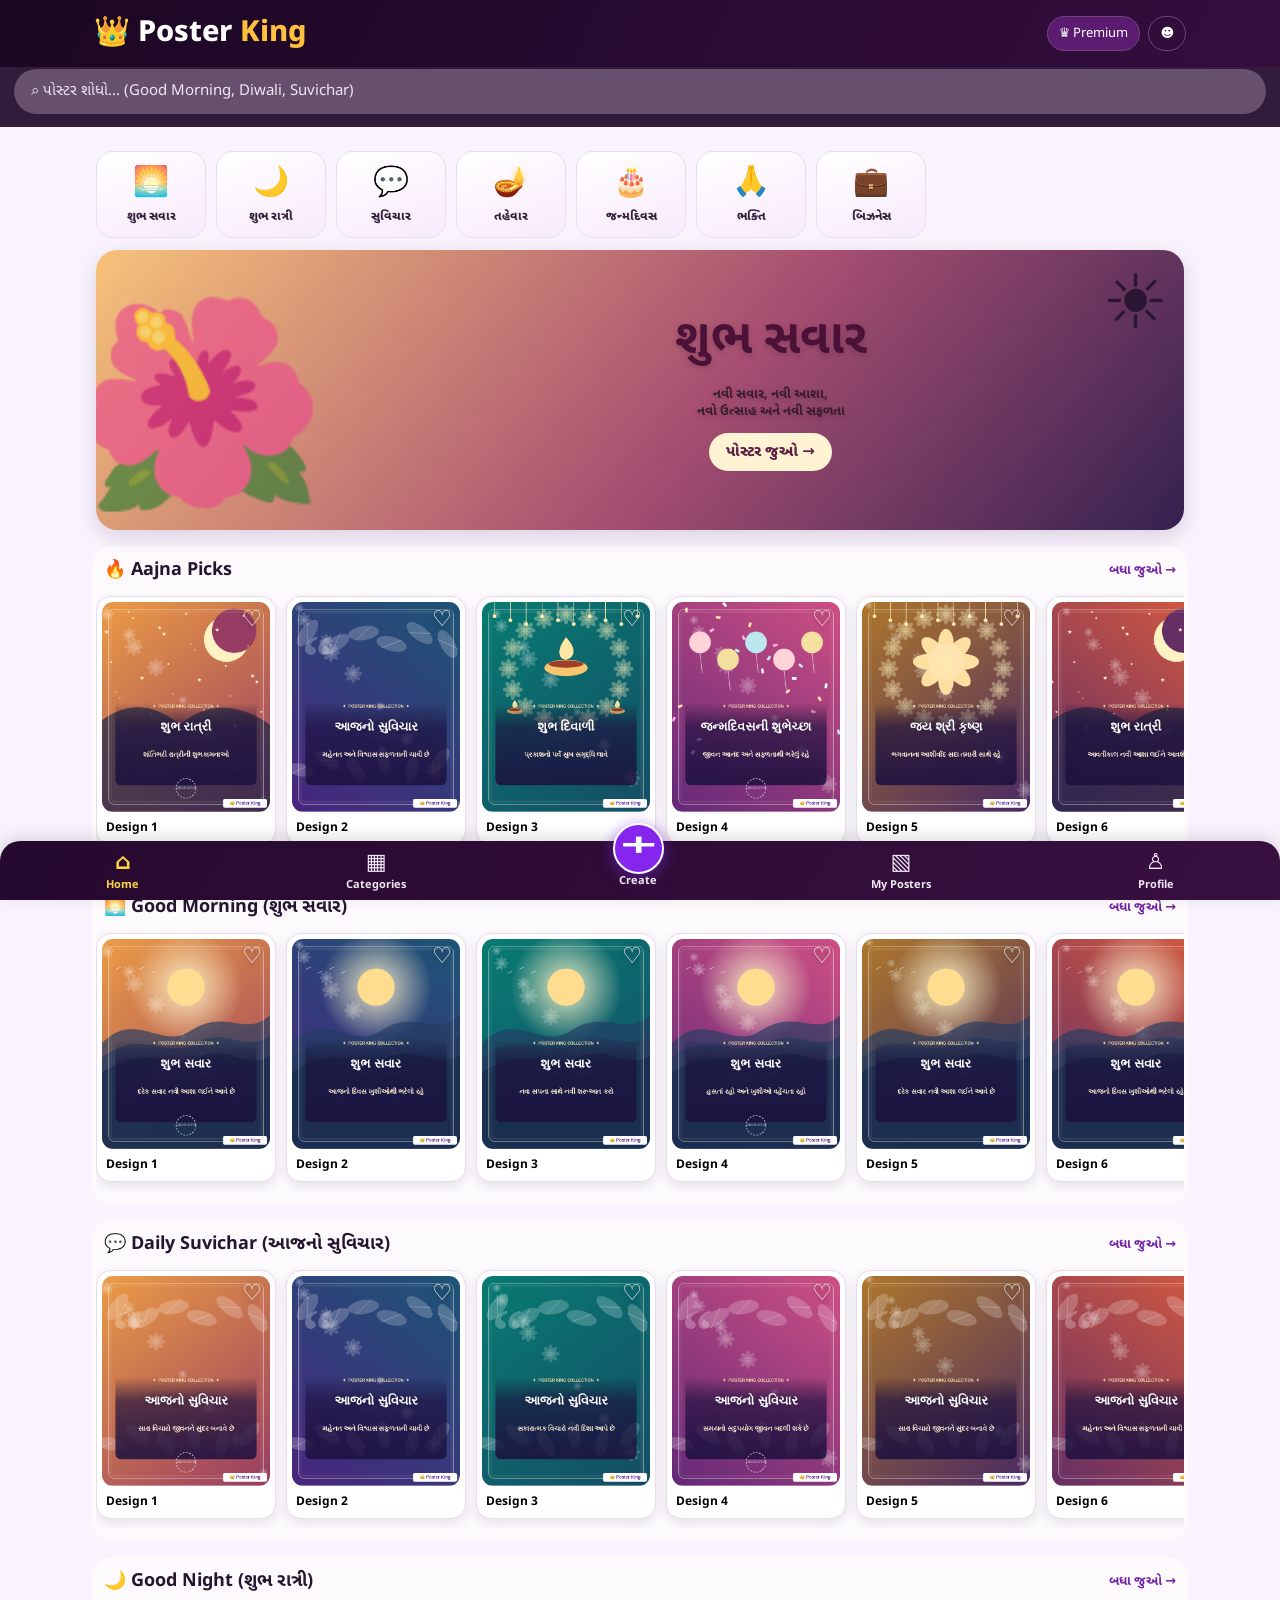
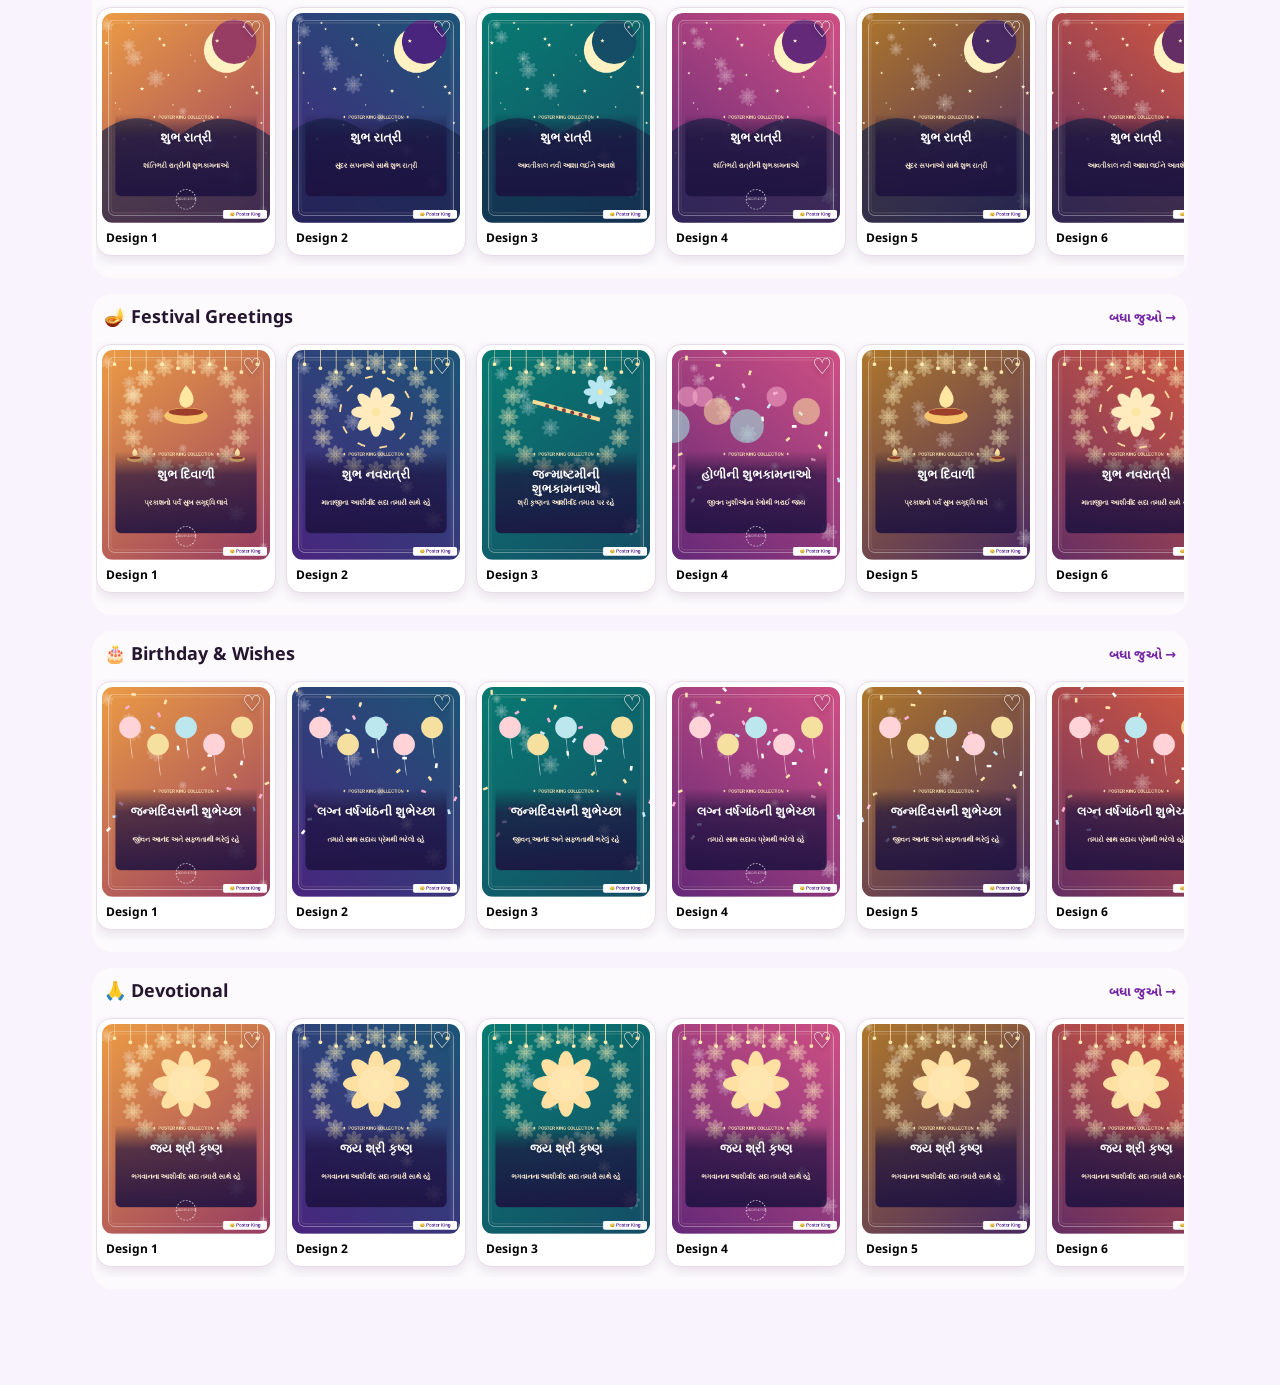
==== commit f32a82ed: "Redesign Poster King homepage to match premium purple reference layout" ====
--- a/index.html
+++ b/index.html
@@ -1 +1,7 @@
-<!doctype html><html lang="gu"><head><meta charset="utf-8"><meta name="viewport" content="width=device-width,initial-scale=1"><meta name="theme-color" content="#6427b4"><meta name="description" content="Free Gujarati Hindi and English festival, daily greetings and suvichar poster maker."><link rel="manifest" href="./manifest.webmanifest"><link rel="stylesheet" href="./pk-style.css"><title>Poster King | Ready-made Posters</title></head><body class="has-nav"><header><div class="topbar"><div class="brand">👑 Poster <em>King</em></div><a href="./editor.html" class="outline">＋ Create</a></div></header><main class="shell"><section class="hero"><h1>દરરોજ નવા સુંદર Posters ✨</h1><p>Ready-made Poster પસંદ કરો, સીધું Download / Share કરો અથવા તમારા ફોટા અને નામ સાથે Edit કરો.</p><button class="primary" onclick="location.href='./categories.html'">Explore Posters →</button></section><input id="search" class="search" placeholder="🔎 Search Good Morning, Suvichar, Diwali..."><div id="sections"></div></main><nav class="bottom-nav"><a href="./" class="active"><span>⌂</span>Home</a><a href="./categories.html"><span>▦</span>Categories</a><a href="./editor.html"><span>✚</span>Create</a><a href="./saved.html"><span>▧</span>My Posters</a><a href="./profile.html"><span>♙</span>Profile</a></nav><script src="./pk-core.js"></script><script>const $=PK.$;const hr=new Date().getHours(),current=hr<11?'Morning':hr<16?'Afternoon':hr<20?'Evening':'Night';const sections=[['🔥 Today’s Picks',[current,'Suvichar','Devotional','Birthday','Business']],['🌅 Good Morning',['Morning']],['💡 Daily Suvichar',['Suvichar']],['🌙 Good Night',['Night']],['🪔 Festivals',['Diwali','Navratri','Janmashtami','Holi','New Year']],['🎂 Special Occasions',['Birthday','Anniversary','Business']]];function render(){const q=$('search').value.trim().toLowerCase(),host=$('sections');host.innerHTML='';sections.forEach(([title,cats])=>{const matching=cats.filter(c=>!q||c.toLowerCase().includes(q)||PK.categories.find(x=>x[0]===c)?.slice(1,5).join(' ').toLowerCase().includes(q));if(!matching.length)return;const section=document.createElement('section');section.className='section';const head=document.createElement('div');head.className='section-title';const h=document.createElement('h2');h.textContent=title;const link=document.createElement('a');link.href='./gallery.html?category='+encodeURIComponent(matching[0]);link.textContent='See all →';head.append(h,link);const shelf=document.createElement('div');shelf.className='shelf';for(let i=0;i<5;i++){const cat=matching[i%matching.length],t=PK.template(cat,i);shelf.append(PK.card(t,()=>location.href='./gallery.html?category='+encodeURIComponent(cat)))}section.append(head,shelf);host.append(section)})}PK.$('search').oninput=render;render();if('serviceWorker'in navigator)navigator.serviceWorker.register('./sw.js').catch(()=>{});</script></body></html>+<!doctype html><html lang="gu"><head><meta charset="utf-8"><meta name="viewport" content="width=device-width,initial-scale=1"><meta name="theme-color" content="#210928"><link rel="manifest" href="./manifest.webmanifest"><link rel="stylesheet" href="./pk-style.css"><title>Poster King — Poster Maker Studio</title><style>
+body{background:#f8f3fc;color:#25152f}header{background:linear-gradient(115deg,#1b0723,#350d3d);border:0;color:#fff}.topbar{padding:14px;gap:10px}.brand{color:#fff;font-size:clamp(20px,4.5vw,29px);white-space:nowrap}.brand em{color:#ffc13d}.header-tools{display:flex;gap:8px;align-items:center}.header-tools a{color:#fff;border:1px solid #744579;border-radius:20px;padding:8px 11px;font-size:13px}.premium{background:#5a1b71}.searchbar{background:#321c3b;padding:2px 14px 13px}.searchbar input{width:100%;background:#66506e;color:#fff;border:0;border-radius:35px;padding:13px 17px;margin:0;outline:0}.searchbar input::placeholder{color:#f1e6f2}.quick{display:flex;overflow-x:auto;gap:10px;padding:12px 0;scrollbar-width:none}.quick a{flex:0 0 83px;text-align:center;border:1px solid #eaddec;border-radius:17px;padding:12px 6px;background:linear-gradient(160deg,#fff,#f8eafc);font-size:12px;font-weight:800;color:#35213b}.quick .emoji{font-size:29px;display:block;margin-bottom:6px}.featured{border-radius:21px;overflow:hidden;position:relative;background:linear-gradient(130deg,#f7c27a,#a64e71 56%,#34214f);min-height:215px;display:flex;align-items:center;padding:22px;box-shadow:0 7px 20px #40114b25}.featured:before{content:'🌺';position:absolute;left:-20px;bottom:-25px;font-size:145px;opacity:.65}.featured:after{content:'☀️';position:absolute;right:15px;top:8px;font-size:75px;opacity:.9}.featured .copy{position:relative;z-index:1;width:75%;margin-left:auto;text-align:center;text-shadow:0 2px 5px #401c3344}.featured h1{font-size:clamp(26px,7vw,42px);margin:0 0 8px;color:#4b1137}.featured p{font-weight:700;color:#391d2d;font-size:13px}.featured button{background:#fff3d4;border:0;border-radius:30px;padding:9px 17px;color:#5c2146;font-weight:800}.section{margin:16px -4px 8px;padding:12px 4px;background:#fff9;border-radius:20px}.section-title{padding:0 8px}.section-title h2{font-size:18px}.section-title a{color:#7425a3}.shelf{gap:10px;padding:2px 7px 10px}.shelf .poster-card{flex-basis:clamp(135px,37vw,180px)}.poster-card{box-shadow:0 4px 12px #2b09351b;border:1px solid #e9dce9;padding:5px;border-radius:15px;position:relative}.poster-card canvas{border-radius:11px}.poster-card span{font-size:12px}.poster-card:after{content:'♡';position:absolute;right:13px;top:9px;font-size:22px;color:white;text-shadow:0 1px 5px #0009;pointer-events:none}.bottom-nav{background:linear-gradient(120deg,#26092e,#381040);border:0;border-radius:20px 20px 0 0;box-shadow:0 -4px 16px #0002}.bottom-nav a{color:#f0e6f4}.bottom-nav a.active{color:#ffd43e}.bottom-nav a:nth-child(3) span{background:#8625ee;color:white;border:2px solid white;width:51px;height:51px;line-height:45px;border-radius:50%;font-size:34px;margin:-26px auto 0;box-shadow:0 3px 15px #7e23de99}.shell{padding-top:12px}@media(min-width:700px){.featured{min-height:280px}.featured:before{font-size:200px}.featured h1{font-size:48px}.quick a{flex-basis:110px}}
+</style></head><body class="has-nav"><header><div class="topbar"><div class="brand">👑 Poster <em>King</em></div><div class="header-tools"><a class="premium" href="./categories.html">♛ Premium</a><a href="./profile.html" aria-label="Profile">☻</a></div></div><div class="searchbar"><input id="search" placeholder="⌕ પોસ્ટર શોધો... (Good Morning, Diwali, Suvichar)"></div></header><main class="shell"><div class="quick" id="quick"></div><div class="featured"><div class="copy"><h1>શુભ સવાર</h1><p>નવી સવાર, નવી આશા,<br>નવો ઉત્સાહ અને નવી સફળતા</p><button onclick="location.href='./gallery.html?category=Morning'">પોસ્ટર જુઓ →</button></div></div><div id="sections"></div></main><nav class="bottom-nav"><a href="./" class="active"><span>⌂</span>Home</a><a href="./categories.html"><span>▦</span>Categories</a><a href="./editor.html"><span>＋</span>Create</a><a href="./saved.html"><span>▧</span>My Posters</a><a href="./profile.html"><span>♙</span>Profile</a></nav><script src="./pk-core.js"></script><script>
+const $=PK.$,hr=new Date().getHours(),current=hr<11?'Morning':hr<16?'Afternoon':hr<20?'Evening':'Night';const shortcuts=[['Morning','🌅','શુભ સવાર'],['Night','🌙','શુભ રાત્રી'],['Suvichar','💬','સુવિચાર'],['Diwali','🪔','તહેવાર'],['Birthday','🎂','જન્મદિવસ'],['Devotional','🙏','ભક્તિ'],['Business','💼','બિઝનેસ']];shortcuts.forEach(([id,emoji,name])=>{const a=document.createElement('a');a.href='./gallery.html?category='+encodeURIComponent(id);a.innerHTML='<span class="emoji">'+emoji+'</span>'+name;$('quick').append(a)});
+const sections=[['🔥 Aajna Picks',[current,'Suvichar','Diwali','Birthday','Devotional']],['🌅 Good Morning (શુભ સવાર)',['Morning']],['💬 Daily Suvichar (આજનો સુવિચાર)',['Suvichar']],['🌙 Good Night (શુભ રાત્રી)',['Night']],['🪔 Festival Greetings',['Diwali','Navratri','Janmashtami','Holi']],['🎂 Birthday & Wishes',['Birthday','Anniversary']],['🙏 Devotional',['Devotional']]];
+function render(){const q=$('search').value.trim().toLowerCase(),host=$('sections');host.innerHTML='';sections.forEach(([title,cats])=>{const matching=cats.filter(c=>!q||c.toLowerCase().includes(q)||PK.categories.find(x=>x[0]===c)?.slice(1,5).join(' ').toLowerCase().includes(q));if(!matching.length)return;const section=document.createElement('section');section.className='section';const head=document.createElement('div');head.className='section-title';const h=document.createElement('h2');h.textContent=title;const link=document.createElement('a');link.href='./gallery.html?category='+encodeURIComponent(matching[0]);link.textContent='બધા જુઓ →';head.append(h,link);const shelf=document.createElement('div');shelf.className='shelf';for(let i=0;i<6;i++){const cat=matching[i%matching.length],t=PK.template(cat,i);shelf.append(PK.card(t,()=>location.href='./preview.html?category='+encodeURIComponent(cat)+'&design='+i))}section.append(head,shelf);host.append(section)})}$('search').oninput=render;render();if('serviceWorker'in navigator)navigator.serviceWorker.register('./sw.js').catch(()=>{});
+</script></body></html>
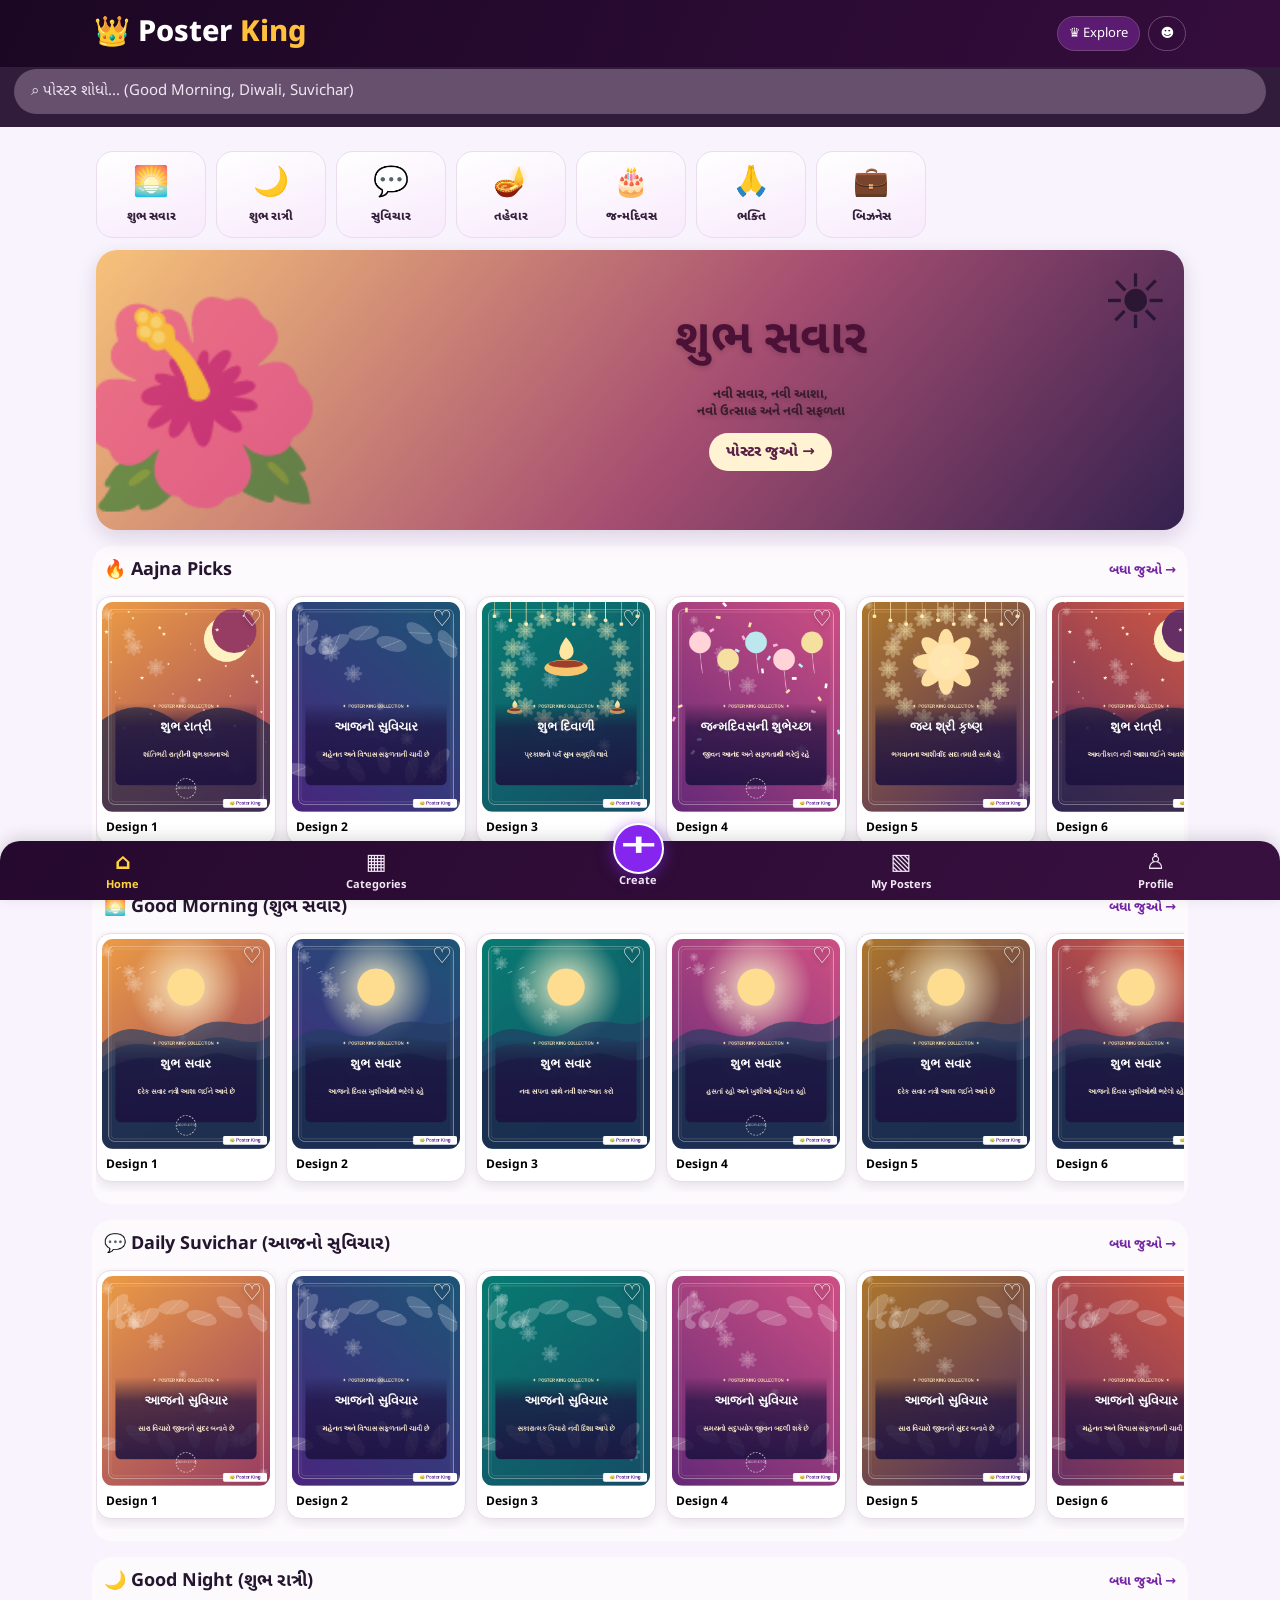
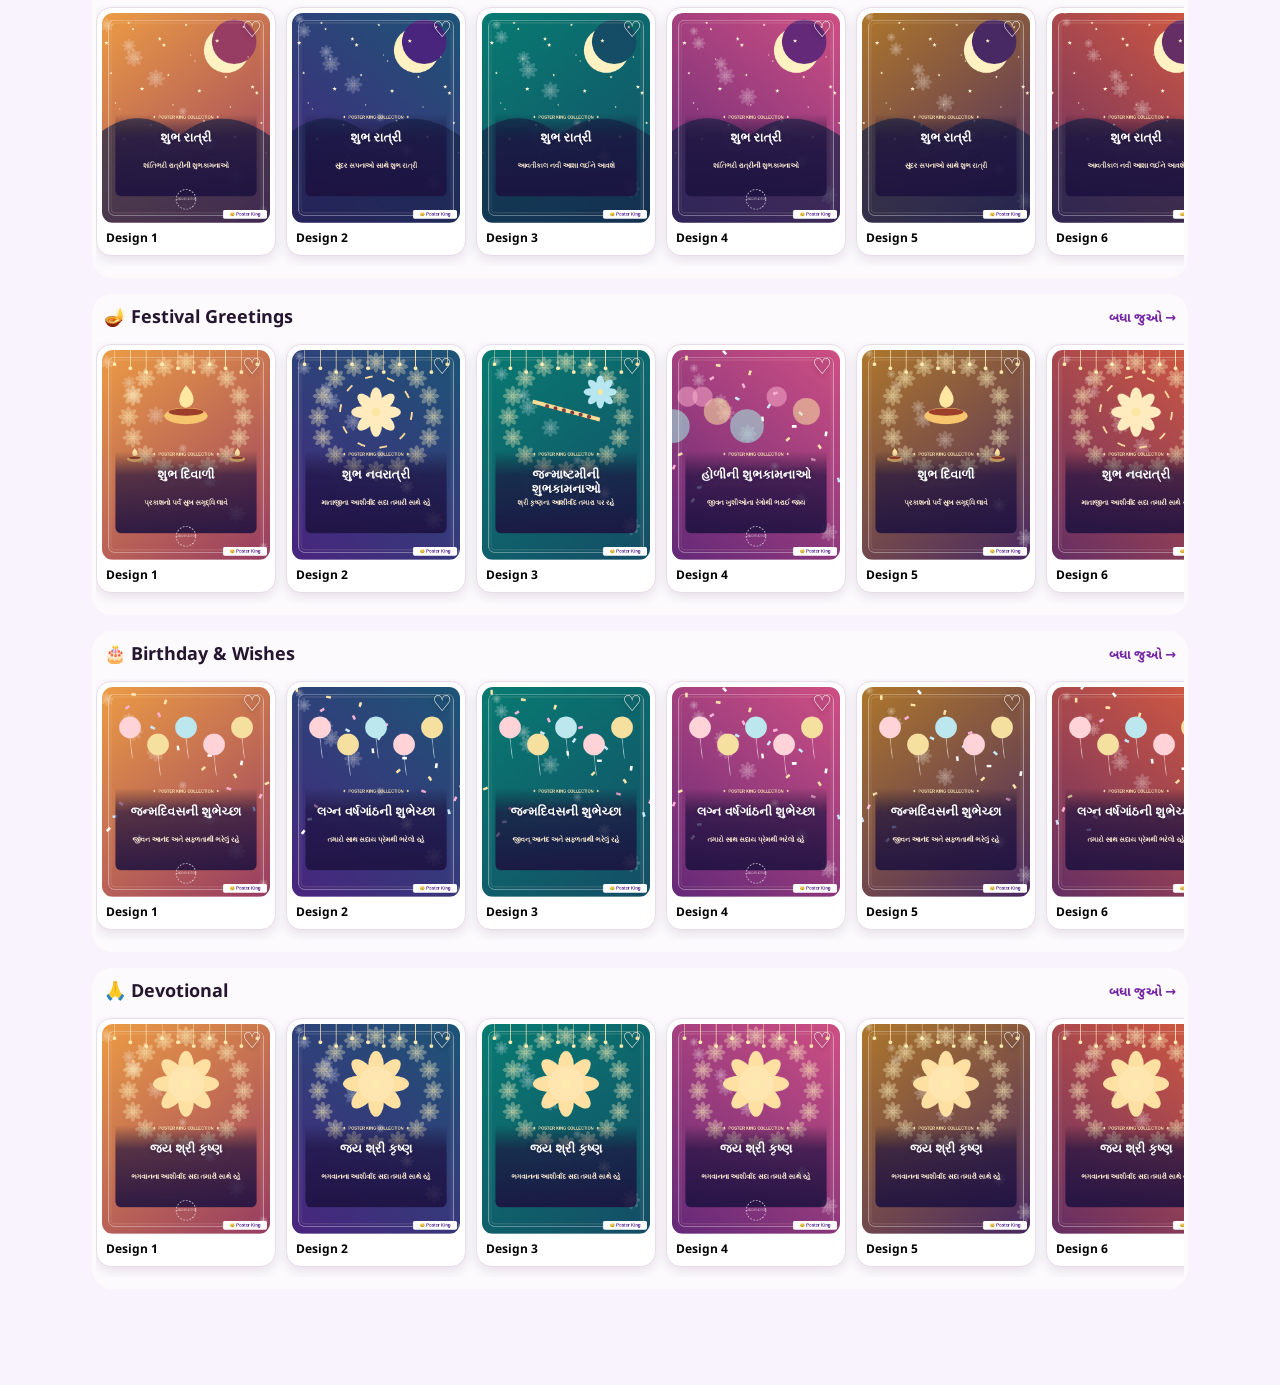
==== commit a3b0f85d: "Avoid implying an unimplemented premium subscription" ====
--- a/index.html
+++ b/index.html
@@ -1,6 +1,6 @@
 <!doctype html><html lang="gu"><head><meta charset="utf-8"><meta name="viewport" content="width=device-width,initial-scale=1"><meta name="theme-color" content="#210928"><link rel="manifest" href="./manifest.webmanifest"><link rel="stylesheet" href="./pk-style.css"><title>Poster King — Poster Maker Studio</title><style>
 body{background:#f8f3fc;color:#25152f}header{background:linear-gradient(115deg,#1b0723,#350d3d);border:0;color:#fff}.topbar{padding:14px;gap:10px}.brand{color:#fff;font-size:clamp(20px,4.5vw,29px);white-space:nowrap}.brand em{color:#ffc13d}.header-tools{display:flex;gap:8px;align-items:center}.header-tools a{color:#fff;border:1px solid #744579;border-radius:20px;padding:8px 11px;font-size:13px}.premium{background:#5a1b71}.searchbar{background:#321c3b;padding:2px 14px 13px}.searchbar input{width:100%;background:#66506e;color:#fff;border:0;border-radius:35px;padding:13px 17px;margin:0;outline:0}.searchbar input::placeholder{color:#f1e6f2}.quick{display:flex;overflow-x:auto;gap:10px;padding:12px 0;scrollbar-width:none}.quick a{flex:0 0 83px;text-align:center;border:1px solid #eaddec;border-radius:17px;padding:12px 6px;background:linear-gradient(160deg,#fff,#f8eafc);font-size:12px;font-weight:800;color:#35213b}.quick .emoji{font-size:29px;display:block;margin-bottom:6px}.featured{border-radius:21px;overflow:hidden;position:relative;background:linear-gradient(130deg,#f7c27a,#a64e71 56%,#34214f);min-height:215px;display:flex;align-items:center;padding:22px;box-shadow:0 7px 20px #40114b25}.featured:before{content:'🌺';position:absolute;left:-20px;bottom:-25px;font-size:145px;opacity:.65}.featured:after{content:'☀️';position:absolute;right:15px;top:8px;font-size:75px;opacity:.9}.featured .copy{position:relative;z-index:1;width:75%;margin-left:auto;text-align:center;text-shadow:0 2px 5px #401c3344}.featured h1{font-size:clamp(26px,7vw,42px);margin:0 0 8px;color:#4b1137}.featured p{font-weight:700;color:#391d2d;font-size:13px}.featured button{background:#fff3d4;border:0;border-radius:30px;padding:9px 17px;color:#5c2146;font-weight:800}.section{margin:16px -4px 8px;padding:12px 4px;background:#fff9;border-radius:20px}.section-title{padding:0 8px}.section-title h2{font-size:18px}.section-title a{color:#7425a3}.shelf{gap:10px;padding:2px 7px 10px}.shelf .poster-card{flex-basis:clamp(135px,37vw,180px)}.poster-card{box-shadow:0 4px 12px #2b09351b;border:1px solid #e9dce9;padding:5px;border-radius:15px;position:relative}.poster-card canvas{border-radius:11px}.poster-card span{font-size:12px}.poster-card:after{content:'♡';position:absolute;right:13px;top:9px;font-size:22px;color:white;text-shadow:0 1px 5px #0009;pointer-events:none}.bottom-nav{background:linear-gradient(120deg,#26092e,#381040);border:0;border-radius:20px 20px 0 0;box-shadow:0 -4px 16px #0002}.bottom-nav a{color:#f0e6f4}.bottom-nav a.active{color:#ffd43e}.bottom-nav a:nth-child(3) span{background:#8625ee;color:white;border:2px solid white;width:51px;height:51px;line-height:45px;border-radius:50%;font-size:34px;margin:-26px auto 0;box-shadow:0 3px 15px #7e23de99}.shell{padding-top:12px}@media(min-width:700px){.featured{min-height:280px}.featured:before{font-size:200px}.featured h1{font-size:48px}.quick a{flex-basis:110px}}
-</style></head><body class="has-nav"><header><div class="topbar"><div class="brand">👑 Poster <em>King</em></div><div class="header-tools"><a class="premium" href="./categories.html">♛ Premium</a><a href="./profile.html" aria-label="Profile">☻</a></div></div><div class="searchbar"><input id="search" placeholder="⌕ પોસ્ટર શોધો... (Good Morning, Diwali, Suvichar)"></div></header><main class="shell"><div class="quick" id="quick"></div><div class="featured"><div class="copy"><h1>શુભ સવાર</h1><p>નવી સવાર, નવી આશા,<br>નવો ઉત્સાહ અને નવી સફળતા</p><button onclick="location.href='./gallery.html?category=Morning'">પોસ્ટર જુઓ →</button></div></div><div id="sections"></div></main><nav class="bottom-nav"><a href="./" class="active"><span>⌂</span>Home</a><a href="./categories.html"><span>▦</span>Categories</a><a href="./editor.html"><span>＋</span>Create</a><a href="./saved.html"><span>▧</span>My Posters</a><a href="./profile.html"><span>♙</span>Profile</a></nav><script src="./pk-core.js"></script><script>
+</style></head><body class="has-nav"><header><div class="topbar"><div class="brand">👑 Poster <em>King</em></div><div class="header-tools"><a class="premium" href="./categories.html">♛ Explore</a><a href="./profile.html" aria-label="Profile">☻</a></div></div><div class="searchbar"><input id="search" placeholder="⌕ પોસ્ટર શોધો... (Good Morning, Diwali, Suvichar)"></div></header><main class="shell"><div class="quick" id="quick"></div><div class="featured"><div class="copy"><h1>શુભ સવાર</h1><p>નવી સવાર, નવી આશા,<br>નવો ઉત્સાહ અને નવી સફળતા</p><button onclick="location.href='./gallery.html?category=Morning'">પોસ્ટર જુઓ →</button></div></div><div id="sections"></div></main><nav class="bottom-nav"><a href="./" class="active"><span>⌂</span>Home</a><a href="./categories.html"><span>▦</span>Categories</a><a href="./editor.html"><span>＋</span>Create</a><a href="./saved.html"><span>▧</span>My Posters</a><a href="./profile.html"><span>♙</span>Profile</a></nav><script src="./pk-core.js"></script><script>
 const $=PK.$,hr=new Date().getHours(),current=hr<11?'Morning':hr<16?'Afternoon':hr<20?'Evening':'Night';const shortcuts=[['Morning','🌅','શુભ સવાર'],['Night','🌙','શુભ રાત્રી'],['Suvichar','💬','સુવિચાર'],['Diwali','🪔','તહેવાર'],['Birthday','🎂','જન્મદિવસ'],['Devotional','🙏','ભક્તિ'],['Business','💼','બિઝનેસ']];shortcuts.forEach(([id,emoji,name])=>{const a=document.createElement('a');a.href='./gallery.html?category='+encodeURIComponent(id);a.innerHTML='<span class="emoji">'+emoji+'</span>'+name;$('quick').append(a)});
 const sections=[['🔥 Aajna Picks',[current,'Suvichar','Diwali','Birthday','Devotional']],['🌅 Good Morning (શુભ સવાર)',['Morning']],['💬 Daily Suvichar (આજનો સુવિચાર)',['Suvichar']],['🌙 Good Night (શુભ રાત્રી)',['Night']],['🪔 Festival Greetings',['Diwali','Navratri','Janmashtami','Holi']],['🎂 Birthday & Wishes',['Birthday','Anniversary']],['🙏 Devotional',['Devotional']]];
 function render(){const q=$('search').value.trim().toLowerCase(),host=$('sections');host.innerHTML='';sections.forEach(([title,cats])=>{const matching=cats.filter(c=>!q||c.toLowerCase().includes(q)||PK.categories.find(x=>x[0]===c)?.slice(1,5).join(' ').toLowerCase().includes(q));if(!matching.length)return;const section=document.createElement('section');section.className='section';const head=document.createElement('div');head.className='section-title';const h=document.createElement('h2');h.textContent=title;const link=document.createElement('a');link.href='./gallery.html?category='+encodeURIComponent(matching[0]);link.textContent='બધા જુઓ →';head.append(h,link);const shelf=document.createElement('div');shelf.className='shelf';for(let i=0;i<6;i++){const cat=matching[i%matching.length],t=PK.template(cat,i);shelf.append(PK.card(t,()=>location.href='./preview.html?category='+encodeURIComponent(cat)+'&design='+i))}section.append(head,shelf);host.append(section)})}$('search').oninput=render;render();if('serviceWorker'in navigator)navigator.serviceWorker.register('./sw.js').catch(()=>{});
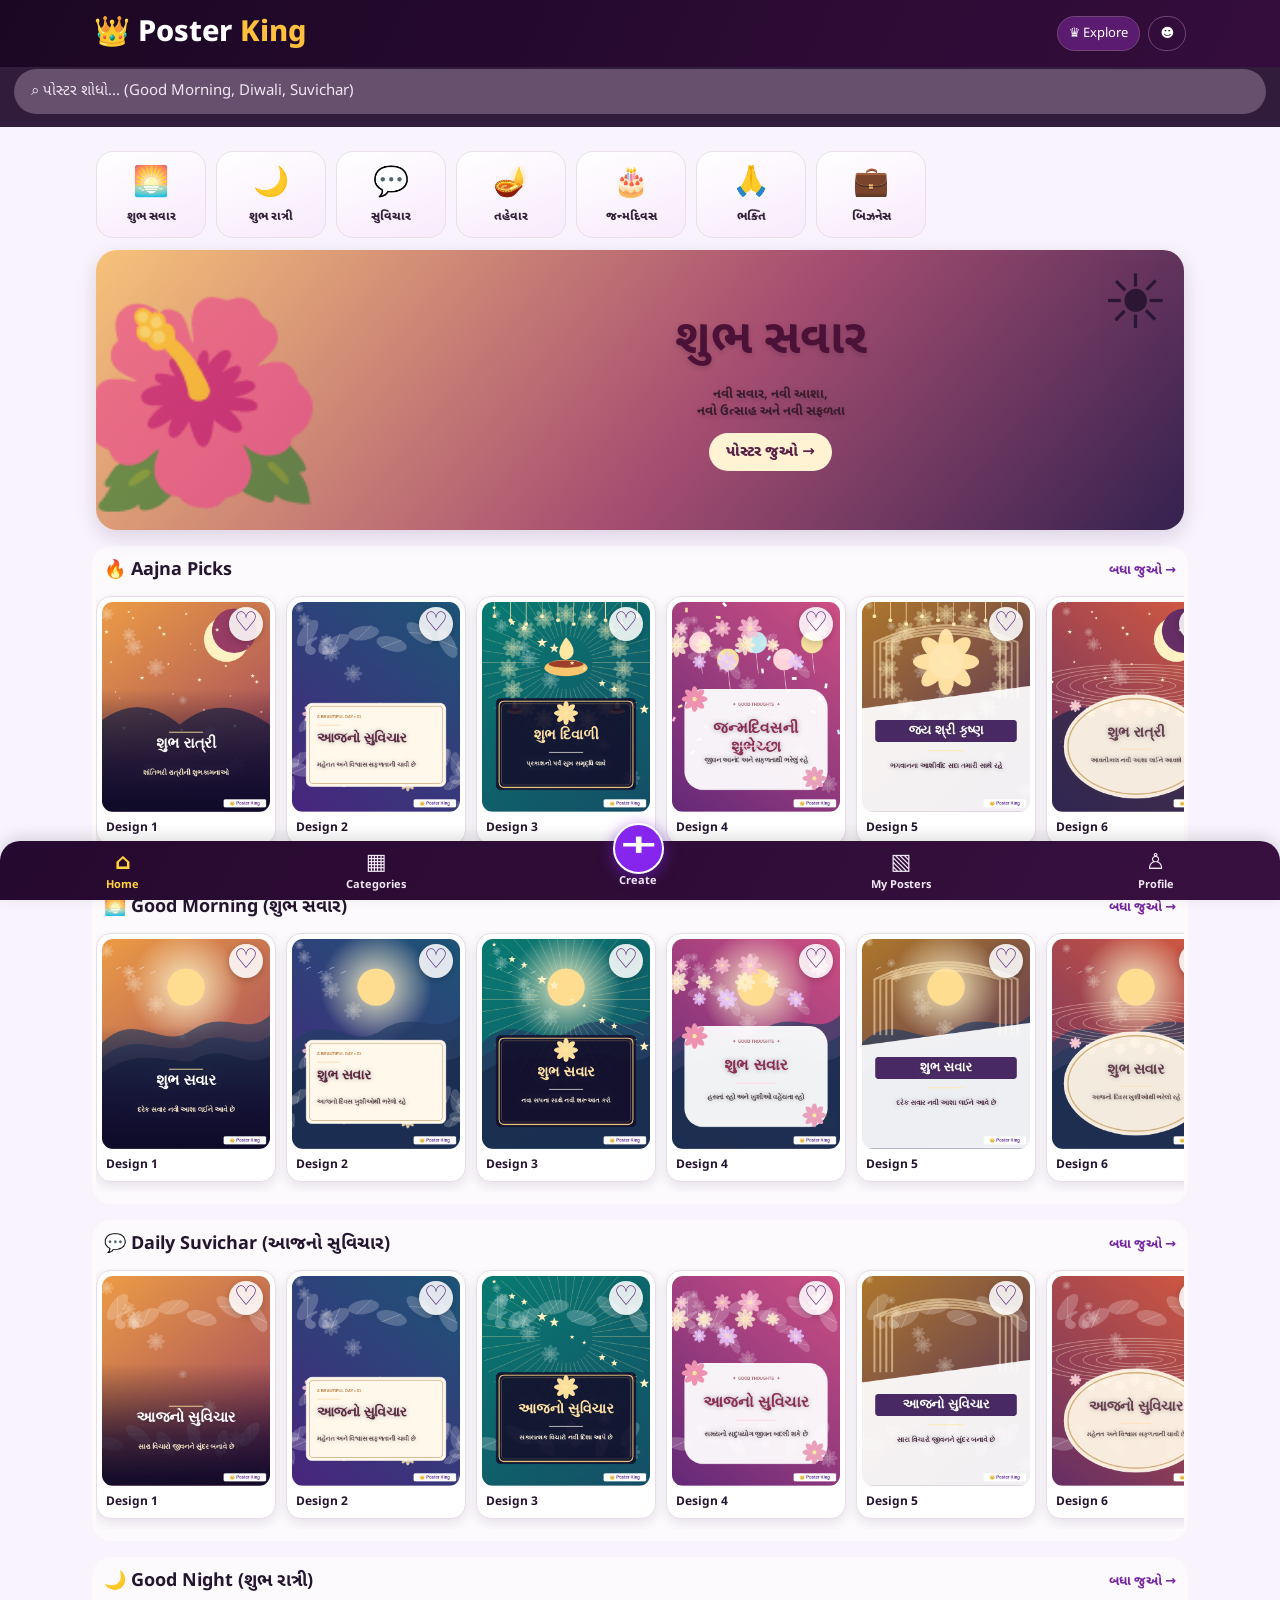
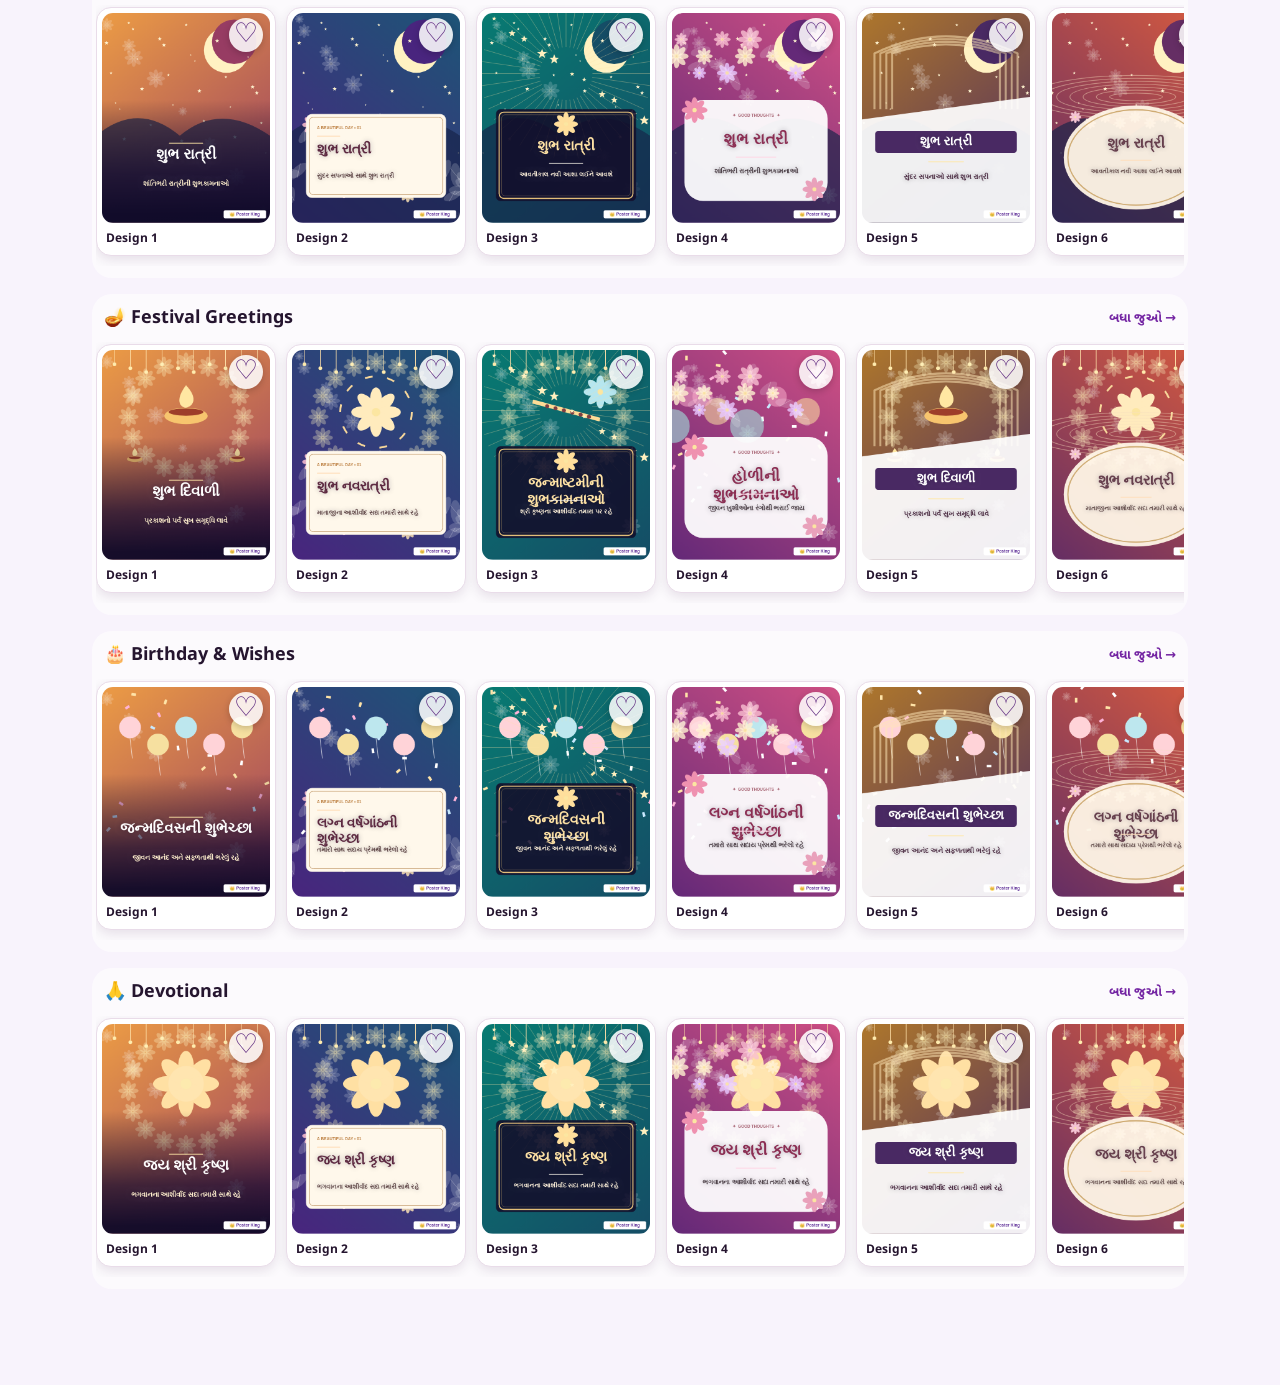
==== commit 47ee56de: "Remove decorative hearts in favor of working favorites" ====
--- a/index.html
+++ b/index.html
@@ -1,5 +1,5 @@
 <!doctype html><html lang="gu"><head><meta charset="utf-8"><meta name="viewport" content="width=device-width,initial-scale=1"><meta name="theme-color" content="#210928"><link rel="manifest" href="./manifest.webmanifest"><link rel="stylesheet" href="./pk-style.css"><title>Poster King — Poster Maker Studio</title><style>
-body{background:#f8f3fc;color:#25152f}header{background:linear-gradient(115deg,#1b0723,#350d3d);border:0;color:#fff}.topbar{padding:14px;gap:10px}.brand{color:#fff;font-size:clamp(20px,4.5vw,29px);white-space:nowrap}.brand em{color:#ffc13d}.header-tools{display:flex;gap:8px;align-items:center}.header-tools a{color:#fff;border:1px solid #744579;border-radius:20px;padding:8px 11px;font-size:13px}.premium{background:#5a1b71}.searchbar{background:#321c3b;padding:2px 14px 13px}.searchbar input{width:100%;background:#66506e;color:#fff;border:0;border-radius:35px;padding:13px 17px;margin:0;outline:0}.searchbar input::placeholder{color:#f1e6f2}.quick{display:flex;overflow-x:auto;gap:10px;padding:12px 0;scrollbar-width:none}.quick a{flex:0 0 83px;text-align:center;border:1px solid #eaddec;border-radius:17px;padding:12px 6px;background:linear-gradient(160deg,#fff,#f8eafc);font-size:12px;font-weight:800;color:#35213b}.quick .emoji{font-size:29px;display:block;margin-bottom:6px}.featured{border-radius:21px;overflow:hidden;position:relative;background:linear-gradient(130deg,#f7c27a,#a64e71 56%,#34214f);min-height:215px;display:flex;align-items:center;padding:22px;box-shadow:0 7px 20px #40114b25}.featured:before{content:'🌺';position:absolute;left:-20px;bottom:-25px;font-size:145px;opacity:.65}.featured:after{content:'☀️';position:absolute;right:15px;top:8px;font-size:75px;opacity:.9}.featured .copy{position:relative;z-index:1;width:75%;margin-left:auto;text-align:center;text-shadow:0 2px 5px #401c3344}.featured h1{font-size:clamp(26px,7vw,42px);margin:0 0 8px;color:#4b1137}.featured p{font-weight:700;color:#391d2d;font-size:13px}.featured button{background:#fff3d4;border:0;border-radius:30px;padding:9px 17px;color:#5c2146;font-weight:800}.section{margin:16px -4px 8px;padding:12px 4px;background:#fff9;border-radius:20px}.section-title{padding:0 8px}.section-title h2{font-size:18px}.section-title a{color:#7425a3}.shelf{gap:10px;padding:2px 7px 10px}.shelf .poster-card{flex-basis:clamp(135px,37vw,180px)}.poster-card{box-shadow:0 4px 12px #2b09351b;border:1px solid #e9dce9;padding:5px;border-radius:15px;position:relative}.poster-card canvas{border-radius:11px}.poster-card span{font-size:12px}.poster-card:after{content:'♡';position:absolute;right:13px;top:9px;font-size:22px;color:white;text-shadow:0 1px 5px #0009;pointer-events:none}.bottom-nav{background:linear-gradient(120deg,#26092e,#381040);border:0;border-radius:20px 20px 0 0;box-shadow:0 -4px 16px #0002}.bottom-nav a{color:#f0e6f4}.bottom-nav a.active{color:#ffd43e}.bottom-nav a:nth-child(3) span{background:#8625ee;color:white;border:2px solid white;width:51px;height:51px;line-height:45px;border-radius:50%;font-size:34px;margin:-26px auto 0;box-shadow:0 3px 15px #7e23de99}.shell{padding-top:12px}@media(min-width:700px){.featured{min-height:280px}.featured:before{font-size:200px}.featured h1{font-size:48px}.quick a{flex-basis:110px}}
+body{background:#f8f3fc;color:#25152f}header{background:linear-gradient(115deg,#1b0723,#350d3d);border:0;color:#fff}.topbar{padding:14px;gap:10px}.brand{color:#fff;font-size:clamp(20px,4.5vw,29px);white-space:nowrap}.brand em{color:#ffc13d}.header-tools{display:flex;gap:8px;align-items:center}.header-tools a{color:#fff;border:1px solid #744579;border-radius:20px;padding:8px 11px;font-size:13px}.premium{background:#5a1b71}.searchbar{background:#321c3b;padding:2px 14px 13px}.searchbar input{width:100%;background:#66506e;color:#fff;border:0;border-radius:35px;padding:13px 17px;margin:0;outline:0}.searchbar input::placeholder{color:#f1e6f2}.quick{display:flex;overflow-x:auto;gap:10px;padding:12px 0;scrollbar-width:none}.quick a{flex:0 0 83px;text-align:center;border:1px solid #eaddec;border-radius:17px;padding:12px 6px;background:linear-gradient(160deg,#fff,#f8eafc);font-size:12px;font-weight:800;color:#35213b}.quick .emoji{font-size:29px;display:block;margin-bottom:6px}.featured{border-radius:21px;overflow:hidden;position:relative;background:linear-gradient(130deg,#f7c27a,#a64e71 56%,#34214f);min-height:215px;display:flex;align-items:center;padding:22px;box-shadow:0 7px 20px #40114b25}.featured:before{content:'🌺';position:absolute;left:-20px;bottom:-25px;font-size:145px;opacity:.65}.featured:after{content:'☀️';position:absolute;right:15px;top:8px;font-size:75px;opacity:.9}.featured .copy{position:relative;z-index:1;width:75%;margin-left:auto;text-align:center;text-shadow:0 2px 5px #401c3344}.featured h1{font-size:clamp(26px,7vw,42px);margin:0 0 8px;color:#4b1137}.featured p{font-weight:700;color:#391d2d;font-size:13px}.featured button{background:#fff3d4;border:0;border-radius:30px;padding:9px 17px;color:#5c2146;font-weight:800}.section{margin:16px -4px 8px;padding:12px 4px;background:#fff9;border-radius:20px}.section-title{padding:0 8px}.section-title h2{font-size:18px}.section-title a{color:#7425a3}.shelf{gap:10px;padding:2px 7px 10px}.shelf .poster-card{flex-basis:clamp(135px,37vw,180px)}.poster-card{box-shadow:0 4px 12px #2b09351b;border:1px solid #e9dce9;padding:5px;border-radius:15px;position:relative}.poster-card canvas{border-radius:11px}.poster-card span{font-size:12px}.bottom-nav{background:linear-gradient(120deg,#26092e,#381040);border:0;border-radius:20px 20px 0 0;box-shadow:0 -4px 16px #0002}.bottom-nav a{color:#f0e6f4}.bottom-nav a.active{color:#ffd43e}.bottom-nav a:nth-child(3) span{background:#8625ee;color:white;border:2px solid white;width:51px;height:51px;line-height:45px;border-radius:50%;font-size:34px;margin:-26px auto 0;box-shadow:0 3px 15px #7e23de99}.shell{padding-top:12px}@media(min-width:700px){.featured{min-height:280px}.featured:before{font-size:200px}.featured h1{font-size:48px}.quick a{flex-basis:110px}}
 </style></head><body class="has-nav"><header><div class="topbar"><div class="brand">👑 Poster <em>King</em></div><div class="header-tools"><a class="premium" href="./categories.html">♛ Explore</a><a href="./profile.html" aria-label="Profile">☻</a></div></div><div class="searchbar"><input id="search" placeholder="⌕ પોસ્ટર શોધો... (Good Morning, Diwali, Suvichar)"></div></header><main class="shell"><div class="quick" id="quick"></div><div class="featured"><div class="copy"><h1>શુભ સવાર</h1><p>નવી સવાર, નવી આશા,<br>નવો ઉત્સાહ અને નવી સફળતા</p><button onclick="location.href='./gallery.html?category=Morning'">પોસ્ટર જુઓ →</button></div></div><div id="sections"></div></main><nav class="bottom-nav"><a href="./" class="active"><span>⌂</span>Home</a><a href="./categories.html"><span>▦</span>Categories</a><a href="./editor.html"><span>＋</span>Create</a><a href="./saved.html"><span>▧</span>My Posters</a><a href="./profile.html"><span>♙</span>Profile</a></nav><script src="./pk-core.js"></script><script>
 const $=PK.$,hr=new Date().getHours(),current=hr<11?'Morning':hr<16?'Afternoon':hr<20?'Evening':'Night';const shortcuts=[['Morning','🌅','શુભ સવાર'],['Night','🌙','શુભ રાત્રી'],['Suvichar','💬','સુવિચાર'],['Diwali','🪔','તહેવાર'],['Birthday','🎂','જન્મદિવસ'],['Devotional','🙏','ભક્તિ'],['Business','💼','બિઝનેસ']];shortcuts.forEach(([id,emoji,name])=>{const a=document.createElement('a');a.href='./gallery.html?category='+encodeURIComponent(id);a.innerHTML='<span class="emoji">'+emoji+'</span>'+name;$('quick').append(a)});
 const sections=[['🔥 Aajna Picks',[current,'Suvichar','Diwali','Birthday','Devotional']],['🌅 Good Morning (શુભ સવાર)',['Morning']],['💬 Daily Suvichar (આજનો સુવિચાર)',['Suvichar']],['🌙 Good Night (શુભ રાત્રી)',['Night']],['🪔 Festival Greetings',['Diwali','Navratri','Janmashtami','Holi']],['🎂 Birthday & Wishes',['Birthday','Anniversary']],['🙏 Devotional',['Devotional']]];
--- a/pk-style.css
+++ b/pk-style.css
@@ -1 +1,2 @@
-@import url('https://fonts.googleapis.com/css2?family=Noto+Sans+Gujarati:wght@400;500;600;700;800&family=Noto+Sans+Devanagari:wght@400;600;700&display=swap');:root{--accent:#6427b4;--ink:#221833;--muted:#7d738e;--line:#e9e2f2;--bg:#f7f5fb}*{box-sizing:border-box}body{margin:0;background:var(--bg);color:var(--ink);font:15px 'Noto Sans Gujarati',system-ui,sans-serif}button,input,textarea,select{font:inherit}button{cursor:pointer}a{color:var(--accent);text-decoration:none}header{background:white;border-bottom:1px solid var(--line);position:sticky;top:0;z-index:10}.topbar{max-width:1120px;margin:auto;display:flex;align-items:center;justify-content:space-between;padding:13px 16px;gap:10px}.brand{font-size:21px;font-weight:800;color:#48158c}.brand em{font-style:normal;color:#f1a523}.shell{max-width:1120px;margin:auto;padding:16px}.hero{border-radius:22px;background:linear-gradient(120deg,#37116f,#8e43d0);padding:24px;color:white}.hero h1{margin:0 0 8px;font-size:clamp(24px,4vw,36px)}.hero p{color:#ebdff7}.primary{border:0;border-radius:12px;background:var(--accent);color:#fff;padding:12px 17px;font-weight:700}.hero .primary{background:#ffc947;color:#341354}.outline{border:1px solid #dac9ef;border-radius:12px;background:white;color:#542197;padding:12px 17px;font-weight:700}.search{width:100%;border:1px solid var(--line);background:white;border-radius:13px;padding:13px;margin:16px 0}.section{margin:22px 0}.section-title{display:flex;justify-content:space-between;align-items:center;gap:8px;margin-bottom:12px}.section-title h2{font-size:19px;margin:0}.section-title a{font-size:13px;font-weight:700}.shelf{display:flex;gap:12px;overflow-x:auto;scroll-snap-type:x mandatory;padding:2px 0 12px}.shelf .poster-card{flex:0 0 150px;scroll-snap-align:start}.poster-card{min-width:0;border:1px solid var(--line);border-radius:15px;background:white;padding:7px;text-align:left;box-shadow:0 3px 12px #28104609}.poster-card canvas{display:block;width:100%;aspect-ratio:4/5;border-radius:10px}.poster-card span{display:block;font-size:12px;font-weight:700;padding:8px 4px 3px}.grid{display:grid;grid-template-columns:repeat(4,minmax(0,1fr));gap:13px}.pill-row{display:flex;gap:8px;overflow:auto;padding:8px 0}.pill{white-space:nowrap;border:1px solid var(--line);border-radius:99px;background:#fff;padding:9px 13px}.pill.active{background:var(--accent);color:white}.bottom-nav{position:fixed;bottom:0;left:0;right:0;background:#fff;border-top:1px solid var(--line);display:flex;justify-content:space-around;padding:8px 3px max(8px,env(safe-area-inset-bottom));z-index:11}.bottom-nav a{text-align:center;color:#82768f;font-size:11px;font-weight:700}.bottom-nav a span{display:block;font-size:22px}.bottom-nav a.active{color:var(--accent)}body.has-nav{padding-bottom:72px}.panel{background:white;border:1px solid var(--line);border-radius:17px;padding:17px}.actions{display:flex;gap:9px;flex-wrap:wrap}.actions>*{flex:1}.preview-canvas{display:block;width:100%;max-width:430px;margin:auto;border-radius:12px;box-shadow:0 8px 24px #0002}.muted{color:var(--muted)}.empty{padding:30px;text-align:center;color:var(--muted)}@media(max-width:680px){.shell{padding:12px}.grid{grid-template-columns:repeat(2,minmax(0,1fr));gap:10px}.shelf .poster-card{flex-basis:135px}.hero{padding:20px}.topbar{padding:11px 13px}}+@import url('https://fonts.googleapis.com/css2?family=Noto+Sans+Gujarati:wght@400;500;600;700;800&family=Noto+Sans+Devanagari:wght@400;600;700&display=swap');:root{--accent:#6427b4;--ink:#221833;--muted:#7d738e;--line:#e9e2f2;--bg:#f7f5fb}*{box-sizing:border-box}body{margin:0;background:var(--bg);color:var(--ink);font:15px 'Noto Sans Gujarati',system-ui,sans-serif}button,input,textarea,select{font:inherit}button{cursor:pointer}a{color:var(--accent);text-decoration:none}header{background:white;border-bottom:1px solid var(--line);position:sticky;top:0;z-index:10}.topbar{max-width:1120px;margin:auto;display:flex;align-items:center;justify-content:space-between;padding:13px 16px;gap:10px}.brand{font-size:21px;font-weight:800;color:#48158c}.brand em{font-style:normal;color:#f1a523}.shell{max-width:1120px;margin:auto;padding:16px}.hero{border-radius:22px;background:linear-gradient(120deg,#37116f,#8e43d0);padding:24px;color:white}.hero h1{margin:0 0 8px;font-size:clamp(24px,4vw,36px)}.hero p{color:#ebdff7}.primary{border:0;border-radius:12px;background:var(--accent);color:#fff;padding:12px 17px;font-weight:700}.hero .primary{background:#ffc947;color:#341354}.outline{border:1px solid #dac9ef;border-radius:12px;background:white;color:#542197;padding:12px 17px;font-weight:700}.search{width:100%;border:1px solid var(--line);background:white;border-radius:13px;padding:13px;margin:16px 0}.section{margin:22px 0}.section-title{display:flex;justify-content:space-between;align-items:center;gap:8px;margin-bottom:12px}.section-title h2{font-size:19px;margin:0}.section-title a{font-size:13px;font-weight:700}.shelf{display:flex;gap:12px;overflow-x:auto;scroll-snap-type:x mandatory;padding:2px 0 12px}.shelf .poster-card{flex:0 0 150px;scroll-snap-align:start}.poster-card{min-width:0;border:1px solid var(--line);border-radius:15px;background:white;padding:7px;text-align:left;box-shadow:0 3px 12px #28104609}.poster-card canvas{display:block;width:100%;aspect-ratio:4/5;border-radius:10px}.poster-card span{display:block;font-size:12px;font-weight:700;padding:8px 4px 3px}.grid{display:grid;grid-template-columns:repeat(4,minmax(0,1fr));gap:13px}.pill-row{display:flex;gap:8px;overflow:auto;padding:8px 0}.pill{white-space:nowrap;border:1px solid var(--line);border-radius:99px;background:#fff;padding:9px 13px}.pill.active{background:var(--accent);color:white}.bottom-nav{position:fixed;bottom:0;left:0;right:0;background:#fff;border-top:1px solid var(--line);display:flex;justify-content:space-around;padding:8px 3px max(8px,env(safe-area-inset-bottom));z-index:11}.bottom-nav a{text-align:center;color:#82768f;font-size:11px;font-weight:700}.bottom-nav a span{display:block;font-size:22px}.bottom-nav a.active{color:var(--accent)}body.has-nav{padding-bottom:72px}.panel{background:white;border:1px solid var(--line);border-radius:17px;padding:17px}.actions{display:flex;gap:9px;flex-wrap:wrap}.actions>*{flex:1}.preview-canvas{display:block;width:100%;max-width:430px;margin:auto;border-radius:12px;box-shadow:0 8px 24px #0002}.muted{color:var(--muted)}.empty{padding:30px;text-align:center;color:var(--muted)}@media(max-width:680px){.shell{padding:12px}.grid{grid-template-columns:repeat(2,minmax(0,1fr));gap:10px}.shelf .poster-card{flex-basis:135px}.hero{padding:20px}.topbar{padding:11px 13px}}
+.poster-card .favorite-toggle{position:absolute;right:12px;top:10px;border:0;border-radius:50%;width:34px;height:34px;background:#ffffffdd;color:#5a257d;font-size:27px;line-height:29px;box-shadow:0 2px 7px #0003;z-index:2;padding:0}.poster-card .favorite-toggle[aria-pressed=true]{color:#d52b66;background:#fff1f5}.poster-card:focus-visible{outline:3px solid #8b44e6;outline-offset:3px}
